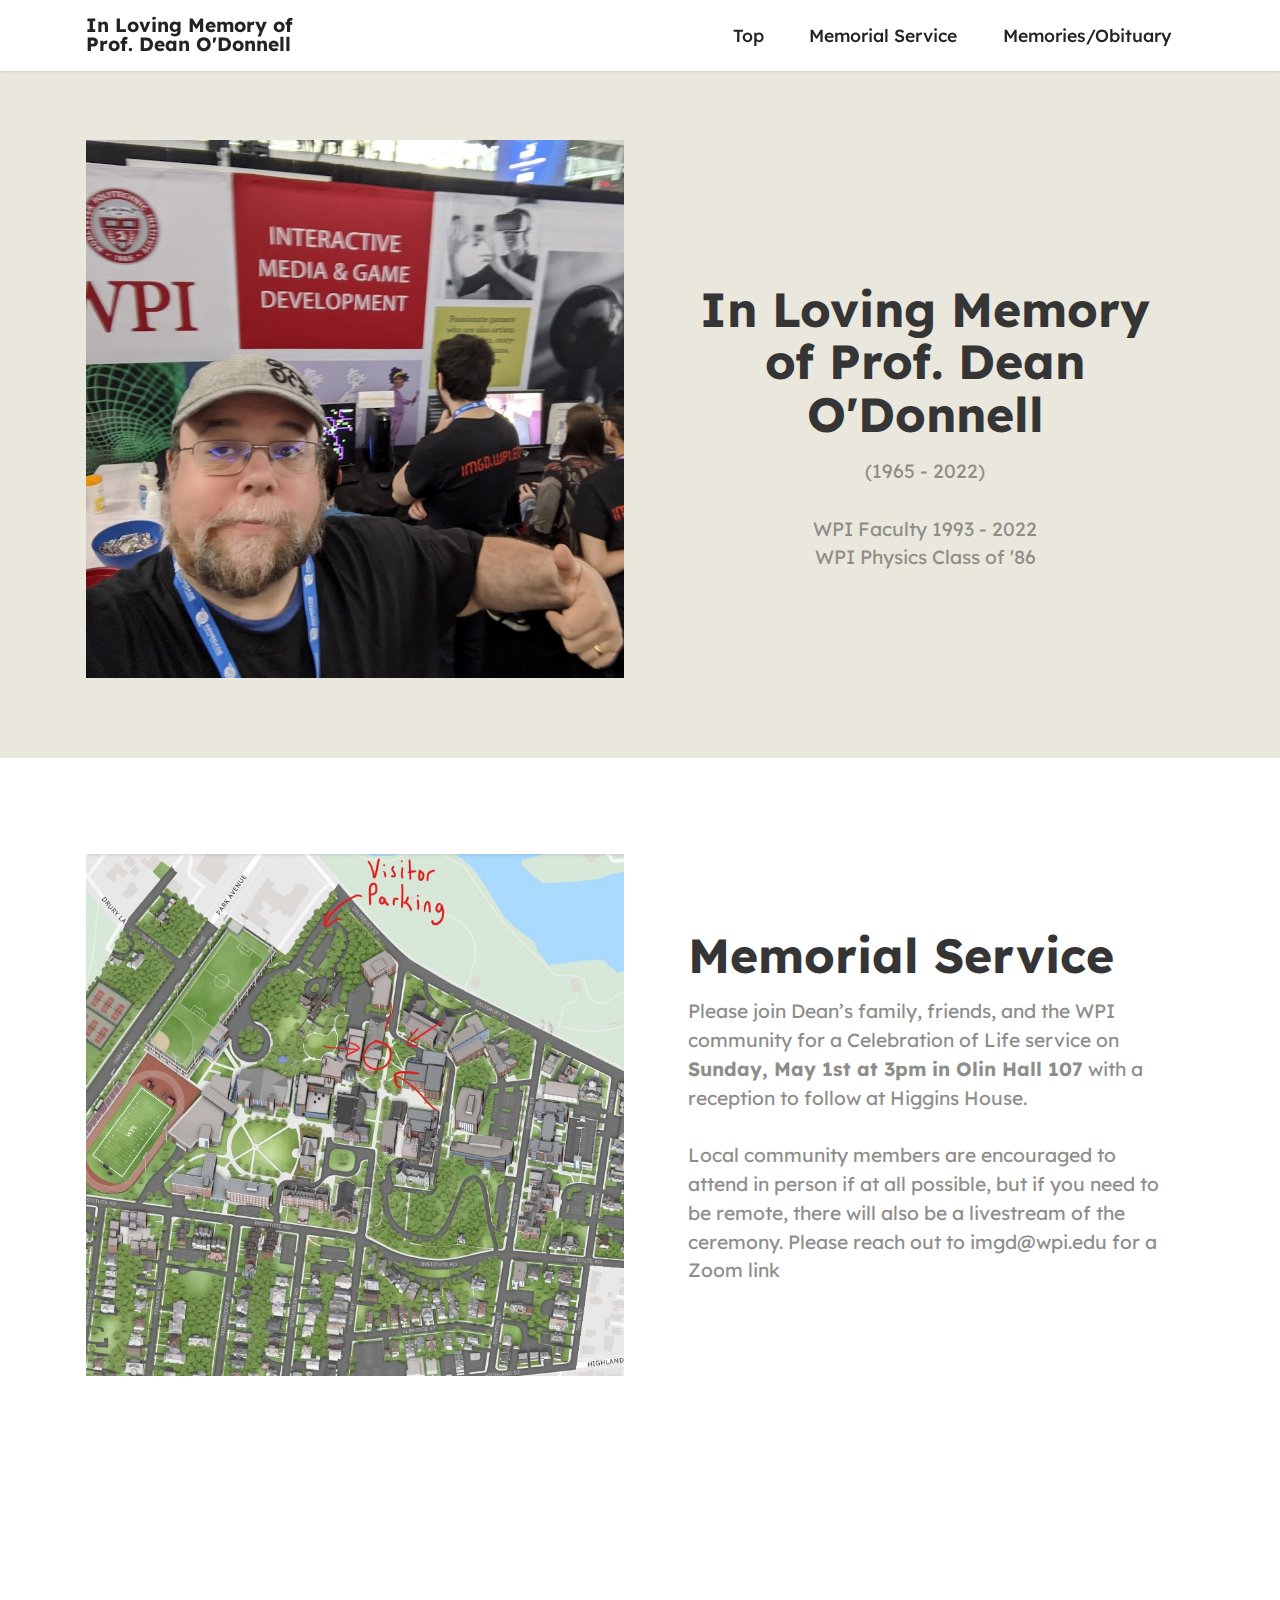
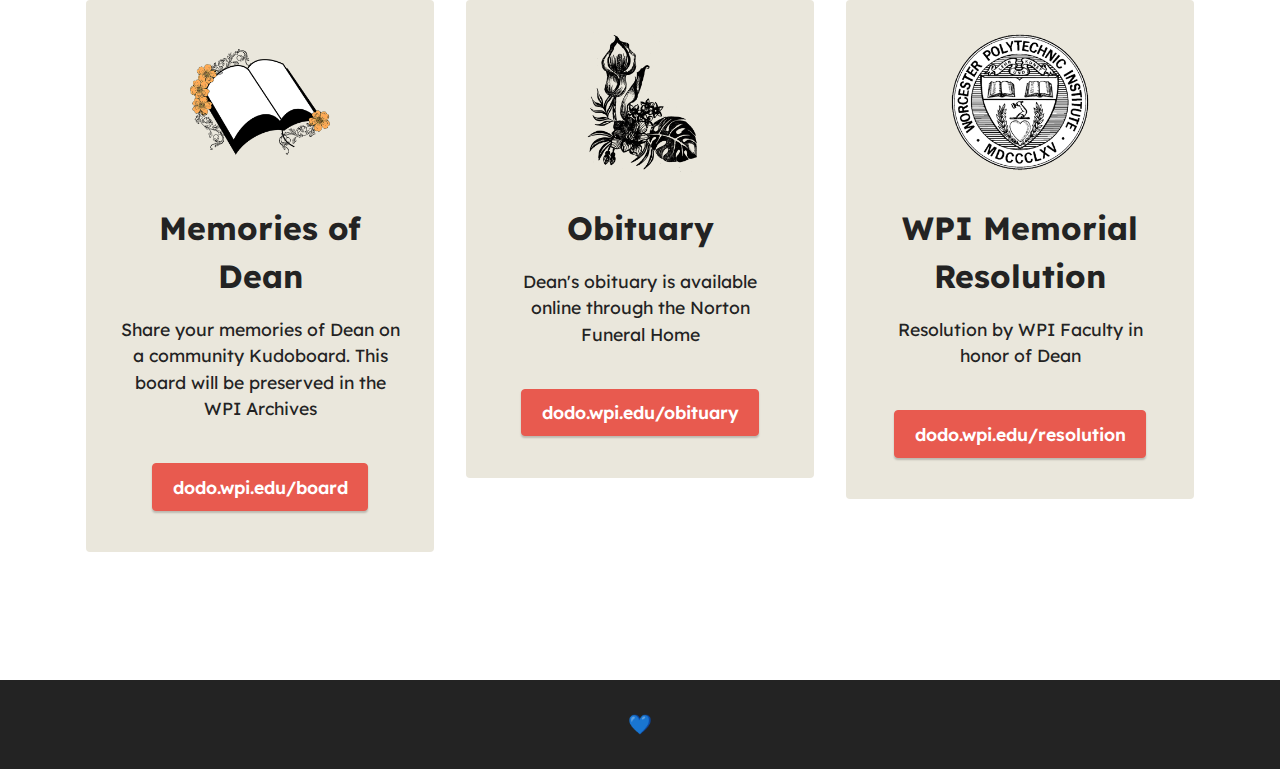
==== index.html @ bd04f884 "u" ====
<!DOCTYPE html>
<html  >
<head>
  <!-- Site made with Mobirise Website Builder v5.6.5, https://mobirise.com -->
  <meta charset="UTF-8">
  <meta http-equiv="X-UA-Compatible" content="IE=edge">
  <meta name="generator" content="Mobirise v5.6.5, mobirise.com">
  <meta name="twitter:card" content="summary_large_image"/>
  <meta name="twitter:image:src" content="">
  <meta property="og:image" content="">
  <meta name="twitter:title" content="In Loving Memory of Prof. Dean O'Donnell">
  <meta name="viewport" content="width=device-width, initial-scale=1, minimum-scale=1">
  <link rel="shortcut icon" href="assets/images/imgd.png" type="image/x-icon">
  <meta name="description" content="">
  
  
  <title>In Loving Memory of Prof. Dean O'Donnell</title>
  <link rel="stylesheet" href="assets/web/assets/mobirise-icons2/mobirise2.css">
  <link rel="stylesheet" href="assets/bootstrap/css/bootstrap.min.css">
  <link rel="stylesheet" href="assets/bootstrap/css/bootstrap-grid.min.css">
  <link rel="stylesheet" href="assets/bootstrap/css/bootstrap-reboot.min.css">
  <link rel="stylesheet" href="assets/dropdown/css/style.css">
  <link rel="stylesheet" href="assets/socicon/css/styles.css">
  <link rel="stylesheet" href="assets/theme/css/style.css">
  <link rel="preload" href="https://fonts.googleapis.com/css?family=Lexend:100,200,300,400,500,600,700,800,900&display=swap" as="style" onload="this.onload=null;this.rel='stylesheet'">
  <noscript><link rel="stylesheet" href="https://fonts.googleapis.com/css?family=Lexend:100,200,300,400,500,600,700,800,900&display=swap"></noscript>
  <link rel="preload" as="style" href="assets/mobirise/css/mbr-additional.css"><link rel="stylesheet" href="assets/mobirise/css/mbr-additional.css" type="text/css">
  
  
  
  
</head>
<body>
  
  <section data-bs-version="5.1" class="menu menu2 cid-sFF0ciwnEL" once="menu" id="menu2-0">
    
    <nav class="navbar navbar-dropdown navbar-fixed-top navbar-expand-lg">
        <div class="container">
            <div class="navbar-brand">
                
                <span class="navbar-caption-wrap"><a class="navbar-caption text-secondary display-7" href="https://mobiri.se">In Loving Memory of<br>Prof. Dean O'Donnell<br></a></span>
            </div>
            <button class="navbar-toggler" type="button" data-toggle="collapse" data-bs-toggle="collapse" data-target="#navbarSupportedContent" data-bs-target="#navbarSupportedContent" aria-controls="navbarNavAltMarkup" aria-expanded="false" aria-label="Toggle navigation">
                <div class="hamburger">
                    <span></span>
                    <span></span>
                    <span></span>
                    <span></span>
                </div>
            </button>
            <div class="collapse navbar-collapse" id="navbarSupportedContent">
                <ul class="navbar-nav nav-dropdown nav-right" data-app-modern-menu="true"><li class="nav-item"><a class="nav-link link text-black text-primary display-4" href="#top">Top</a></li>
                    <li class="nav-item"><a class="nav-link link text-black text-primary display-4" href="index.html#image1-b">Memorial Service</a></li><li class="nav-item"><a class="nav-link link text-black text-primary display-4" href="index.html#clients2-4">Memories/Obituary</a></li></ul>
                
                
            </div>
        </div>
    </nav>
</section>

<section data-bs-version="5.1" class="header11 cid-sFF0SGinka" id="header11-1">

    

    

    <div class="container">
        <div class="row justify-content-center">
            <div class="col-12 col-md-6 image-wrapper">
                <img class="w-100" src="assets/images/dodo-sq.jpg" alt="Dean O'Donnell posing in front of the WPI PAX East Booth, 2020">
            </div>
            <div class="col-12 col-md">
                <div class="text-wrapper text-center">
                    <h1 class="mbr-section-title mbr-fonts-style mb-3 display-2">
                        <strong>
</strong><div><strong><br></strong></div><div><strong>In Loving Memory of Prof. Dean O'Donnell</strong></div></h1>
                    <p class="mbr-text mbr-fonts-style display-7">(1965 - 2022)<br><br>WPI Faculty 1993 - 2022<br>WPI Physics Class of '86</p>
                    
                </div>
            </div>
        </div>
    </div>
</section>

<section data-bs-version="5.1" class="image1 cid-sFF75ZhH2d" id="image1-b">
    

    

    <div class="container">
        <div class="row align-items-center">
            <div class="col-12 col-lg-6">
                <div class="image-wrapper">
                    <img src="assets/images/dodo-map.jpg" alt="Olin Hall 107 Map">
                    
                </div>
            </div>
            <div class="col-12 col-lg">
                <div class="text-wrapper">
                    <h3 class="mbr-section-title mbr-fonts-style mb-3 display-2">
                        <strong>Memorial Service</strong></h3>
                    <p class="mbr-text mbr-fonts-style display-7">Please join Dean’s family, friends, and the WPI community for a Celebration of Life service on <strong>Sunday, May 1st at 3pm in Olin Hall 107</strong> with a reception to follow at Higgins House.<br><br>Local community members are encouraged to attend in person if at all possible, but if you need to be remote, there will also be a livestream of the ceremony. Please reach out to imgd@wpi.edu for a Zoom link<br></p>
                </div>
            </div>
        </div>
    </div>
</section>

<section data-bs-version="5.1" class="clients2 cid-sFF3mUy3tz" id="clients2-4">

    

    
    <div class="container">
        <div class="row justify-content-center">
            <div class="card col-12 col-md-6 col-lg-4">
                <div class="card-wrapper">
                    <div class="img-wrapper">
                        <img src="assets/images/mbr-6.png" alt="Kudoboard">
                    </div>
                    <div class="card-box align-center">
                        
                        <h5 class="card-title mbr-fonts-style mb-3 display-5">
                            <strong>Memories of Dean</strong></h5>
                        <p class="mbr-text mbr-fonts-style mb-4 display-4">Share your memories of Dean on a community Kudoboard. This board will be preserved in the WPI Archives</p>
                        <div class="mbr-section-btn mt-3"><a class="btn btn-primary display-4" href="https://dodo.wpi.edu/board">dodo.wpi.edu/board</a></div>
                    </div>
                </div>
            </div>
            <div class="card col-12 col-md-6 col-lg-4">
                <div class="card-wrapper">
                    <div class="img-wrapper">
                        <img src="assets/images/mbr-7.png" alt="Obituary">
                    </div>
                    <div class="card-box align-center">
                        
                        <h5 class="card-title mbr-fonts-style mb-3 display-5"><strong>Obituary</strong></h5>
                        <p class="mbr-text mbr-fonts-style mb-4 display-4">
                            Dean's obituary is available online through the Norton Funeral Home</p>
                        <div class="mbr-section-btn mt-3"><a class="btn btn-primary display-4" href="https://dodo.wpi.edu/obituary">dodo.wpi.edu/obituary</a></div>
                    </div>
                </div>
            </div>
            <div class="card col-12 col-md-6 col-lg-4">
                <div class="card-wrapper">
                    <div class="img-wrapper">
                        <img src="assets/images/seal-1.png" alt="Resolution">
                    </div>
                    <div class="card-box align-center">
                        
                        <h5 class="card-title mbr-fonts-style mb-3 display-5"><strong>WPI Memorial Resolution</strong></h5>
                        <p class="mbr-text mbr-fonts-style mb-4 display-4">
                            Resolution by WPI Faculty in honor of Dean</p>
                        <div class="mbr-section-btn mt-3"><a class="btn btn-primary display-4" href="https://dodo.wpi.edu/resolution">dodo.wpi.edu/resolution</a></div>
                    </div>
                </div>
            </div>
            
        </div>
    </div>
</section>

<section data-bs-version="5.1" class="footer7 cid-sFF3CYc3p7" once="footers" id="footer7-9">

    

    

    <div class="container">
        <div class="media-container-row align-center mbr-white">
            <div class="col-12">
                <p class="mbr-text mb-0 mbr-fonts-style display-7">💙</p>
            </div>
        </div>
    </div>
</section>
  
  
</body>
</html>
---- assets/web/assets/mobirise-icons2/mobirise2.css ----
@font-face {
  font-family: 'Moririse2';
  font-display: swap;
  src:  url('mobirise2.eot?f2bix4');
  src:  url('mobirise2.eot?f2bix4#iefix') format('embedded-opentype'),
    url('mobirise2.ttf?f2bix4') format('truetype'),
    url('mobirise2.woff?f2bix4') format('woff'),
    url('mobirise2.svg?f2bix4#mobirise2') format('svg');
  font-weight: normal;
  font-style: normal;
}

[class^="mobi-"], [class*=" mobi-"] {
  /* use !important to prevent issues with browser extensions that change fonts */
  font-family: 'Moririse2' !important;
  speak: none;
  font-style: normal;
  font-weight: normal;
  font-variant: normal;
  text-transform: none;
  line-height: 1;

  /* Better Font Rendering =========== */
  -webkit-font-smoothing: antialiased;
  -moz-osx-font-smoothing: grayscale;
}

.mobi-mbri-add-submenu:before {
  content: "\e900";
}
.mobi-mbri-alert:before {
  content: "\e901";
}
.mobi-mbri-align-center:before {
  content: "\e902";
}
.mobi-mbri-align-justify:before {
  content: "\e903";
}
.mobi-mbri-align-left:before {
  content: "\e904";
}
.mobi-mbri-align-right:before {
  content: "\e905";
}
.mobi-mbri-android:before {
  content: "\e906";
}
.mobi-mbri-apple:before {
  content: "\e907";
}
.mobi-mbri-arrow-down:before {
  content: "\e908";
}
.mobi-mbri-arrow-next:before {
  content: "\e909";
}
.mobi-mbri-arrow-prev:before {
  content: "\e90a";
}
.mobi-mbri-arrow-up:before {
  content: "\e90b";
}
.mobi-mbri-bold:before {
  content: "\e90c";
}
.mobi-mbri-bookmark:before {
  content: "\e90d";
}
.mobi-mbri-bootstrap:before {
  content: "\e90e";
}
.mobi-mbri-briefcase:before {
  content: "\e90f";
}
.mobi-mbri-browse:before {
  content: "\e910";
}
.mobi-mbri-bulleted-list:before {
  content: "\e911";
}
.mobi-mbri-calendar:before {
  content: "\e912";
}
.mobi-mbri-camera:before {
  content: "\e913";
}
.mobi-mbri-cart-add:before {
  content: "\e914";
}
.mobi-mbri-cart-full:before {
  content: "\e915";
}
.mobi-mbri-cash:before {
  content: "\e916";
}
.mobi-mbri-change-style:before {
  content: "\e917";
}
.mobi-mbri-chat:before {
  content: "\e918";
}
.mobi-mbri-clock:before {
  content: "\e919";
}
.mobi-mbri-close:before {
  content: "\e91a";
}
.mobi-mbri-cloud:before {
  content: "\e91b";
}
.mobi-mbri-code:before {
  content: "\e91c";
}
.mobi-mbri-contact-form:before {
  content: "\e91d";
}
.mobi-mbri-credit-card:before {
  content: "\e91e";
}
.mobi-mbri-cursor-click:before {
  content: "\e91f";
}
.mobi-mbri-cust-feedback:before {
  content: "\e920";
}
.mobi-mbri-database:before {
  content: "\e921";
}
.mobi-mbri-delivery:before {
  content: "\e922";
}
.mobi-mbri-desktop:before {
  content: "\e923";
}
.mobi-mbri-devices:before {
  content: "\e924";
}
.mobi-mbri-down:before {
  content: "\e925";
}
.mobi-mbri-download-2:before {
  content: "\e926";
}
.mobi-mbri-download:before {
  content: "\e927";
}
.mobi-mbri-drag-n-drop-2:before {
  content: "\e928";
}
.mobi-mbri-drag-n-drop:before {
  content: "\e929";
}
.mobi-mbri-edit-2:before {
  content: "\e92a";
}
.mobi-mbri-edit:before {
  content: "\e92b";
}
.mobi-mbri-error:before {
  content: "\e92c";
}
.mobi-mbri-extension:before {
  content: "\e92d";
}
.mobi-mbri-features:before {
  content: "\e92e";
}
.mobi-mbri-file:before {
  content: "\e92f";
}
.mobi-mbri-flag:before {
  content: "\e930";
}
.mobi-mbri-folder:before {
  content: "\e931";
}
.mobi-mbri-gift:before {
  content: "\e932";
}
.mobi-mbri-github:before {
  content: "\e933";
}
.mobi-mbri-globe-2:before {
  content: "\e934";
}
.mobi-mbri-globe:before {
  content: "\e935";
}
.mobi-mbri-growing-chart:before {
  content: "\e936";
}
.mobi-mbri-hearth:before {
  content: "\e937";
}
.mobi-mbri-help:before {
  content: "\e938";
}
.mobi-mbri-home:before {
  content: "\e939";
}
.mobi-mbri-hot-cup:before {
  content: "\e93a";
}
.mobi-mbri-idea:before {
  content: "\e93b";
}
.mobi-mbri-image-gallery:before {
  content: "\e93c";
}
.mobi-mbri-image-slider:before {
  content: "\e93d";
}
.mobi-mbri-info:before {
  content: "\e93e";
}
.mobi-mbri-italic:before {
  content: "\e93f";
}
.mobi-mbri-key:before {
  content: "\e940";
}
.mobi-mbri-laptop:before {
  content: "\e941";
}
.mobi-mbri-layers:before {
  content: "\e942";
}
.mobi-mbri-left-right:before {
  content: "\e943";
}
.mobi-mbri-left:before {
  content: "\e944";
}
.mobi-mbri-letter:before {
  content: "\e945";
}
.mobi-mbri-like:before {
  content: "\e946";
}
.mobi-mbri-link:before {
  content: "\e947";
}
.mobi-mbri-lock:before {
  content: "\e948";
}
.mobi-mbri-login:before {
  content: "\e949";
}
.mobi-mbri-logout:before {
  content: "\e94a";
}
.mobi-mbri-magic-stick:before {
  content: "\e94b";
}
.mobi-mbri-map-pin:before {
  content: "\e94c";
}
.mobi-mbri-menu:before {
  content: "\e94d";
}
.mobi-mbri-mobile-2:before {
  content: "\e94e";
}
.mobi-mbri-mobile-horizontal:before {
  content: "\e94f";
}
.mobi-mbri-mobile:before {
  content: "\e950";
}
.mobi-mbri-mobirise:before {
  content: "\e951";
}
.mobi-mbri-more-horizontal:before {
  content: "\e952";
}
.mobi-mbri-more-vertical:before {
  content: "\e953";
}
.mobi-mbri-music:before {
  content: "\e954";
}
.mobi-mbri-new-file:before {
  content: "\e955";
}
.mobi-mbri-numbered-list:before {
  content: "\e956";
}
.mobi-mbri-opened-folder:before {
  content: "\e957";
}
.mobi-mbri-pages:before {
  content: "\e958";
}
.mobi-mbri-paper-plane:before {
  content: "\e959";
}
.mobi-mbri-paperclip:before {
  content: "\e95a";
}
.mobi-mbri-phone:before {
  content: "\e95b";
}
.mobi-mbri-photo:before {
  content: "\e95c";
}
.mobi-mbri-photos:before {
  content: "\e95d";
}
.mobi-mbri-pin:before {
  content: "\e95e";
}
.mobi-mbri-play:before {
  content: "\e95f";
}
.mobi-mbri-plus:before {
  content: "\e960";
}
.mobi-mbri-preview:before {
  content: "\e961";
}
.mobi-mbri-print:before {
  content: "\e962";
}
.mobi-mbri-protect:before {
  content: "\e963";
}
.mobi-mbri-question:before {
  content: "\e964";
}
.mobi-mbri-quote-left:before {
  content: "\e965";
}
.mobi-mbri-quote-right:before {
  content: "\e966";
}
.mobi-mbri-redo:before {
  content: "\e967";
}
.mobi-mbri-refresh:before {
  content: "\e968";
}
.mobi-mbri-responsive-2:before {
  content: "\e969";
}
.mobi-mbri-responsive:before {
  content: "\e96a";
}
.mobi-mbri-right:before {
  content: "\e96b";
}
.mobi-mbri-rocket:before {
  content: "\e96c";
}
.mobi-mbri-sad-face:before {
  content: "\e96d";
}
.mobi-mbri-sale:before {
  content: "\e96e";
}
.mobi-mbri-save:before {
  content: "\e96f";
}
.mobi-mbri-search:before {
  content: "\e970";
}
.mobi-mbri-setting-2:before {
  content: "\e971";
}
.mobi-mbri-setting-3:before {
  content: "\e972";
}
.mobi-mbri-setting:before {
  content: "\e973";
}
.mobi-mbri-share:before {
  content: "\e974";
}
.mobi-mbri-shopping-bag:before {
  content: "\e975";
}
.mobi-mbri-shopping-basket:before {
  content: "\e976";
}
.mobi-mbri-shopping-cart:before {
  content: "\e977";
}
.mobi-mbri-sites:before {
  content: "\e978";
}
.mobi-mbri-smile-face:before {
  content: "\e979";
}
.mobi-mbri-speed:before {
  content: "\e97a";
}
.mobi-mbri-star:before {
  content: "\e97b";
}
.mobi-mbri-success:before {
  content: "\e97c";
}
.mobi-mbri-sun:before {
  content: "\e97d";
}
.mobi-mbri-sun2:before {
  content: "\e97e";
}
.mobi-mbri-tablet-vertical:before {
  content: "\e97f";
}
.mobi-mbri-tablet:before {
  content: "\e980";
}
.mobi-mbri-target:before {
  content: "\e981";
}
.mobi-mbri-timer:before {
  content: "\e982";
}
.mobi-mbri-to-ftp:before {
  content: "\e983";
}
.mobi-mbri-to-local-drive:before {
  content: "\e984";
}
.mobi-mbri-touch-swipe:before {
  content: "\e985";
}
.mobi-mbri-touch:before {
  content: "\e986";
}
.mobi-mbri-trash:before {
  content: "\e987";
}
.mobi-mbri-underline:before {
  content: "\e988";
}
.mobi-mbri-undo:before {
  content: "\e989";
}
.mobi-mbri-unlink:before {
  content: "\e98a";
}
.mobi-mbri-unlock:before {
  content: "\e98b";
}
.mobi-mbri-up-down:before {
  content: "\e98c";
}
.mobi-mbri-up:before {
  content: "\e98d";
}
.mobi-mbri-update:before {
  content: "\e98e";
}
.mobi-mbri-upload-2:before {
  content: "\e98f";
}
.mobi-mbri-upload:before {
  content: "\e990";
}
.mobi-mbri-user-2:before {
  content: "\e991";
}
.mobi-mbri-user:before {
  content: "\e992";
}
.mobi-mbri-users:before {
  content: "\e993";
}
.mobi-mbri-video-play:before {
  content: "\e994";
}
.mobi-mbri-video:before {
  content: "\e995";
}
.mobi-mbri-watch:before {
  content: "\e996";
}
.mobi-mbri-website-theme-2:before {
  content: "\e997";
}
.mobi-mbri-website-theme:before {
  content: "\e998";
}
.mobi-mbri-wifi:before {
  content: "\e999";
}
.mobi-mbri-windows:before {
  content: "\e99a";
}
.mobi-mbri-zoom-in:before {
  content: "\e99b";
}
.mobi-mbri-zoom-out:before {
  content: "\e99c";
}
---- assets/dropdown/css/style.css ----
.navbar-dropdown {
  left: 0;
  padding: 0;
  position: absolute;
  right: 0;
  top: 0;
  transition: all 0.45s ease;
  z-index: 1030;
  background: #282828; }
  .navbar-dropdown .navbar-logo {
    margin-right: 0.8rem;
    transition: margin 0.3s ease-in-out;
    vertical-align: middle; }
    .navbar-dropdown .navbar-logo img {
      height: 3.125rem;
      transition: all 0.3s ease-in-out; }
    .navbar-dropdown .navbar-logo.mbr-iconfont {
      font-size: 3.125rem;
      line-height: 3.125rem; }
  .navbar-dropdown .navbar-caption {
    font-weight: 700;
    white-space: normal;
    vertical-align: -4px;
    line-height: 3.125rem !important; }
    .navbar-dropdown .navbar-caption, .navbar-dropdown .navbar-caption:hover {
      color: inherit;
      text-decoration: none; }
  .navbar-dropdown .mbr-iconfont + .navbar-caption {
    vertical-align: -1px; }
  .navbar-dropdown.navbar-fixed-top {
    position: fixed; }
  .navbar-dropdown .navbar-brand span {
    vertical-align: -4px; }
  .navbar-dropdown.bg-color.transparent {
    background: none; }
  .navbar-dropdown.navbar-short .navbar-brand {
    padding: 0.625rem 0; }
    .navbar-dropdown.navbar-short .navbar-brand span {
      vertical-align: -1px; }
  .navbar-dropdown.navbar-short .navbar-caption {
    line-height: 2.375rem !important;
    vertical-align: -2px; }
  .navbar-dropdown.navbar-short .navbar-logo {
    margin-right: 0.5rem; }
    .navbar-dropdown.navbar-short .navbar-logo img {
      height: 2.375rem; }
    .navbar-dropdown.navbar-short .navbar-logo.mbr-iconfont {
      font-size: 2.375rem;
      line-height: 2.375rem; }
  .navbar-dropdown.navbar-short .mbr-table-cell {
    height: 3.625rem; }
  .navbar-dropdown .navbar-close {
    left: 0.6875rem;
    position: fixed;
    top: 0.75rem;
    z-index: 1000; }
  .navbar-dropdown .hamburger-icon {
    content: "";
    display: inline-block;
    vertical-align: middle;
    width: 16px;
    -webkit-box-shadow: 0 -6px 0 1px #282828,0 0 0 1px #282828,0 6px 0 1px #282828;
    -moz-box-shadow: 0 -6px 0 1px #282828,0 0 0 1px #282828,0 6px 0 1px #282828;
    box-shadow: 0 -6px 0 1px #282828,0 0 0 1px #282828,0 6px 0 1px #282828; }

.dropdown-menu .dropdown-toggle[data-toggle="dropdown-submenu"]::after {
  border-bottom: 0.35em solid transparent;
  border-left: 0.35em solid;
  border-right: 0;
  border-top: 0.35em solid transparent;
  margin-left: 0.3rem; }

.dropdown-menu .dropdown-item:focus {
  outline: 0; }

.nav-dropdown {
  font-size: 0.75rem;
  font-weight: 500;
  height: auto !important; }
  .nav-dropdown .nav-btn {
    padding-left: 1rem; }
  .nav-dropdown .link {
    margin: .667em 1.667em;
    font-weight: 500;
    padding: 0;
    transition: color .2s ease-in-out; }
    .nav-dropdown .link.dropdown-toggle {
      margin-right: 2.583em; }
      .nav-dropdown .link.dropdown-toggle::after {
        margin-left: .25rem;
        border-top: 0.35em solid;
        border-right: 0.35em solid transparent;
        border-left: 0.35em solid transparent;
        border-bottom: 0; }
      .nav-dropdown .link.dropdown-toggle[aria-expanded="true"] {
        margin: 0;
        padding: 0.667em 3.263em  0.667em 1.667em; }
  .nav-dropdown .link::after,
  .nav-dropdown .dropdown-item::after {
    color: inherit; }
  .nav-dropdown .btn {
    font-size: 0.75rem;
    font-weight: 700;
    letter-spacing: 0;
    margin-bottom: 0;
    padding-left: 1.25rem;
    padding-right: 1.25rem; }
  .nav-dropdown .dropdown-menu {
    border-radius: 0;
    border: 0;
    left: 0;
    margin: 0;
    padding-bottom: 1.25rem;
    padding-top: 1.25rem;
    position: relative; }
  .nav-dropdown .dropdown-submenu {
    margin-left: 0.125rem;
    top: 0; }
  .nav-dropdown .dropdown-item {
    font-weight: 500;
    line-height: 2;
    padding: 0.3846em 4.615em 0.3846em 1.5385em;
    position: relative;
    transition: color .2s ease-in-out, background-color .2s ease-in-out; }
    .nav-dropdown .dropdown-item::after {
      margin-top: -0.3077em;
      position: absolute;
      right: 1.1538em;
      top: 50%; }
    .nav-dropdown .dropdown-item:focus, .nav-dropdown .dropdown-item:hover {
      background: none; }

@media (max-width: 767px) {
  .nav-dropdown.navbar-toggleable-sm {
    bottom: 0;
    display: none;
    left: 0;
    overflow-x: hidden;
    position: fixed;
    top: 0;
    transform: translateX(-100%);
    -ms-transform: translateX(-100%);
    -webkit-transform: translateX(-100%);
    width: 18.75rem;
    z-index: 999; } }
.nav-dropdown.navbar-toggleable-xl {
  bottom: 0;
  display: none;
  left: 0;
  overflow-x: hidden;
  position: fixed;
  top: 0;
  transform: translateX(-100%);
  -ms-transform: translateX(-100%);
  -webkit-transform: translateX(-100%);
  width: 18.75rem;
  z-index: 999; }

.nav-dropdown-sm {
  display: block !important;
  overflow-x: hidden;
  overflow: auto;
  padding-top: 3.875rem; }
  .nav-dropdown-sm::after {
    content: "";
    display: block;
    height: 3rem;
    width: 100%; }
  .nav-dropdown-sm.collapse.in ~ .navbar-close {
    display: block !important; }
  .nav-dropdown-sm.collapsing, .nav-dropdown-sm.collapse.in {
    transform: translateX(0);
    -ms-transform: translateX(0);
    -webkit-transform: translateX(0);
    transition: all 0.25s ease-out;
    -webkit-transition: all 0.25s ease-out;
    background: #282828; }
  .nav-dropdown-sm.collapsing[aria-expanded="false"] {
    transform: translateX(-100%);
    -ms-transform: translateX(-100%);
    -webkit-transform: translateX(-100%); }
  .nav-dropdown-sm .nav-item {
    display: block;
    margin-left: 0 !important;
    padding-left: 0; }
  .nav-dropdown-sm .link,
  .nav-dropdown-sm .dropdown-item {
    border-top: 1px dotted rgba(255, 255, 255, 0.1);
    font-size: 0.8125rem;
    line-height: 1.6;
    margin: 0 !important;
    padding: 0.875rem 2.4rem 0.875rem 1.5625rem !important;
    position: relative;
    white-space: normal; }
    .nav-dropdown-sm .link:focus, .nav-dropdown-sm .link:hover,
    .nav-dropdown-sm .dropdown-item:focus,
    .nav-dropdown-sm .dropdown-item:hover {
      background: rgba(0, 0, 0, 0.2) !important;
      color: #c0a375; }
  .nav-dropdown-sm .nav-btn {
    position: relative;
    padding: 1.5625rem 1.5625rem 0 1.5625rem; }
    .nav-dropdown-sm .nav-btn::before {
      border-top: 1px dotted rgba(255, 255, 255, 0.1);
      content: "";
      left: 0;
      position: absolute;
      top: 0;
      width: 100%; }
    .nav-dropdown-sm .nav-btn + .nav-btn {
      padding-top: 0.625rem; }
      .nav-dropdown-sm .nav-btn + .nav-btn::before {
        display: none; }
  .nav-dropdown-sm .btn {
    padding: 0.625rem 0; }
  .nav-dropdown-sm .dropdown-toggle[data-toggle="dropdown-submenu"]::after {
    margin-left: .25rem;
    border-top: 0.35em solid;
    border-right: 0.35em solid transparent;
    border-left: 0.35em solid transparent;
    border-bottom: 0; }
  .nav-dropdown-sm .dropdown-toggle[data-toggle="dropdown-submenu"][aria-expanded="true"]::after {
    border-top: 0;
    border-right: 0.35em solid transparent;
    border-left: 0.35em solid transparent;
    border-bottom: 0.35em solid; }
  .nav-dropdown-sm .dropdown-menu {
    margin: 0;
    padding: 0;
    position: relative;
    top: 0;
    left: 0;
    width: 100%;
    border: 0;
    float: none;
    border-radius: 0;
    background: none; }
  .nav-dropdown-sm .dropdown-submenu {
    left: 100%;
    margin-left: 0.125rem;
    margin-top: -1.25rem;
    top: 0; }

.navbar-toggleable-sm .nav-dropdown .dropdown-menu {
  position: absolute; }

.navbar-toggleable-sm .nav-dropdown .dropdown-submenu {
  left: 100%;
  margin-left: 0.125rem;
  margin-top: -1.25rem;
  top: 0; }

.navbar-toggleable-sm.opened .nav-dropdown .dropdown-menu {
  position: relative; }

.navbar-toggleable-sm.opened .nav-dropdown .dropdown-submenu {
  left: 0;
  margin-left: 00rem;
  margin-top: 0rem;
  top: 0; }

.is-builder .nav-dropdown.collapsing {
  transition: none !important; }
---- assets/socicon/css/styles.css ----
@charset "UTF-8";

@font-face {
  font-family: 'Socicon';
  src:  url('../fonts/socicon.eot');
  src:  url('../fonts/socicon.eot?#iefix') format('embedded-opentype'),
    url('../fonts/socicon.woff2') format('woff2'),
    url('../fonts/socicon.ttf') format('truetype'),
    url('../fonts/socicon.woff') format('woff'),
    url('../fonts/socicon.svg#socicon') format('svg');
  font-weight: normal;
  font-style: normal;
  font-display: swap;
}

[data-icon]:before {
  font-family: "socicon" !important;
  content: attr(data-icon);
  font-style: normal !important;
  font-weight: normal !important;
  font-variant: normal !important;
  text-transform: none !important;
  speak: none;
  line-height: 1;
  -webkit-font-smoothing: antialiased;
  -moz-osx-font-smoothing: grayscale;
}

[class^="socicon-"], [class*=" socicon-"] {
  /* use !important to prevent issues with browser extensions that change fonts */
  font-family: 'Socicon' !important;
  speak: none;
  font-style: normal;
  font-weight: normal;
  font-variant: normal;
  text-transform: none;
  line-height: 1;

  /* Better Font Rendering =========== */
  -webkit-font-smoothing: antialiased;
  -moz-osx-font-smoothing: grayscale;
}

.socicon-eitaa:before {
  content: "\e97c";
}
.socicon-soroush:before {
  content: "\e97d";
}
.socicon-bale:before {
  content: "\e97e";
}
.socicon-zazzle:before {
  content: "\e97b";
}
.socicon-society6:before {
  content: "\e97a";
}
.socicon-redbubble:before {
  content: "\e979";
}
.socicon-avvo:before {
  content: "\e978";
}
.socicon-stitcher:before {
  content: "\e977";
}
.socicon-googlehangouts:before {
  content: "\e974";
}
.socicon-dlive:before {
  content: "\e975";
}
.socicon-vsco:before {
  content: "\e976";
}
.socicon-flipboard:before {
  content: "\e973";
}
.socicon-ubuntu:before {
  content: "\e958";
}
.socicon-artstation:before {
  content: "\e959";
}
.socicon-invision:before {
  content: "\e95a";
}
.socicon-torial:before {
  content: "\e95b";
}
.socicon-collectorz:before {
  content: "\e95c";
}
.socicon-seenthis:before {
  content: "\e95d";
}
.socicon-googleplaymusic:before {
  content: "\e95e";
}
.socicon-debian:before {
  content: "\e95f";
}
.socicon-filmfreeway:before {
  content: "\e960";
}
.socicon-gnome:before {
  content: "\e961";
}
.socicon-itchio:before {
  content: "\e962";
}
.socicon-jamendo:before {
  content: "\e963";
}
.socicon-mix:before {
  content: "\e964";
}
.socicon-sharepoint:before {
  content: "\e965";
}
.socicon-tinder:before {
  content: "\e966";
}
.socicon-windguru:before {
  content: "\e967";
}
.socicon-cdbaby:before {
  content: "\e968";
}
.socicon-elementaryos:before {
  content: "\e969";
}
.socicon-stage32:before {
  content: "\e96a";
}
.socicon-tiktok:before {
  content: "\e96b";
}
.socicon-gitter:before {
  content: "\e96c";
}
.socicon-letterboxd:before {
  content: "\e96d";
}
.socicon-threema:before {
  content: "\e96e";
}
.socicon-splice:before {
  content: "\e96f";
}
.socicon-metapop:before {
  content: "\e970";
}
.socicon-naver:before {
  content: "\e971";
}
.socicon-remote:before {
  content: "\e972";
}
.socicon-internet:before {
  content: "\e957";
}
.socicon-moddb:before {
  content: "\e94b";
}
.socicon-indiedb:before {
  content: "\e94c";
}
.socicon-traxsource:before {
  content: "\e94d";
}
.socicon-gamefor:before {
  content: "\e94e";
}
.socicon-pixiv:before {
  content: "\e94f";
}
.socicon-myanimelist:before {
  content: "\e950";
}
.socicon-blackberry:before {
  content: "\e951";
}
.socicon-wickr:before {
  content: "\e952";
}
.socicon-spip:before {
  content: "\e953";
}
.socicon-napster:before {
  content: "\e954";
}
.socicon-beatport:before {
  content: "\e955";
}
.socicon-hackerone:before {
  content: "\e956";
}
.socicon-hackernews:before {
  content: "\e946";
}
.socicon-smashwords:before {
  content: "\e947";
}
.socicon-kobo:before {
  content: "\e948";
}
.socicon-bookbub:before {
  content: "\e949";
}
.socicon-mailru:before {
  content: "\e94a";
}
.socicon-gitlab:before {
  content: "\e945";
}
.socicon-instructables:before {
  content: "\e944";
}
.socicon-portfolio:before {
  content: "\e943";
}
.socicon-codered:before {
  content: "\e940";
}
.socicon-origin:before {
  content: "\e941";
}
.socicon-nextdoor:before {
  content: "\e942";
}
.socicon-udemy:before {
  content: "\e93f";
}
.socicon-livemaster:before {
  content: "\e93e";
}
.socicon-crunchbase:before {
  content: "\e93b";
}
.socicon-homefy:before {
  content: "\e93c";
}
.socicon-calendly:before {
  content: "\e93d";
}
.socicon-realtor:before {
  content: "\e90f";
}
.socicon-tidal:before {
  content: "\e910";
}
.socicon-qobuz:before {
  content: "\e911";
}
.socicon-natgeo:before {
  content: "\e912";
}
.socicon-mastodon:before {
  content: "\e913";
}
.socicon-unsplash:before {
  content: "\e914";
}
.socicon-homeadvisor:before {
  content: "\e915";
}
.socicon-angieslist:before {
  content: "\e916";
}
.socicon-codepen:before {
  content: "\e917";
}
.socicon-slack:before {
  content: "\e918";
}
.socicon-openaigym:before {
  content: "\e919";
}
.socicon-logmein:before {
  content: "\e91a";
}
.socicon-fiverr:before {
  content: "\e91b";
}
.socicon-gotomeeting:before {
  content: "\e91c";
}
.socicon-aliexpress:before {
  content: "\e91d";
}
.socicon-guru:before {
  content: "\e91e";
}
.socicon-appstore:before {
  content: "\e91f";
}
.socicon-homes:before {
  content: "\e920";
}
.socicon-zoom:before {
  content: "\e921";
}
.socicon-alibaba:before {
  content: "\e922";
}
.socicon-craigslist:before {
  content: "\e923";
}
.socicon-wix:before {
  content: "\e924";
}
.socicon-redfin:before {
  content: "\e925";
}
.socicon-googlecalendar:before {
  content: "\e926";
}
.socicon-shopify:before {
  content: "\e927";
}
.socicon-freelancer:before {
  content: "\e928";
}
.socicon-seedrs:before {
  content: "\e929";
}
.socicon-bing:before {
  content: "\e92a";
}
.socicon-doodle:before {
  content: "\e92b";
}
.socicon-bonanza:before {
  content: "\e92c";
}
.socicon-squarespace:before {
  content: "\e92d";
}
.socicon-toptal:before {
  content: "\e92e";
}
.socicon-gust:before {
  content: "\e92f";
}
.socicon-ask:before {
  content: "\e930";
}
.socicon-trulia:before {
  content: "\e931";
}
.socicon-loomly:before {
  content: "\e932";
}
.socicon-ghost:before {
  content: "\e933";
}
.socicon-upwork:before {
  content: "\e934";
}
.socicon-fundable:before {
  content: "\e935";
}
.socicon-booking:before {
  content: "\e936";
}
.socicon-googlemaps:before {
  content: "\e937";
}
.socicon-zillow:before {
  content: "\e938";
}
.socicon-niconico:before {
  content: "\e939";
}
.socicon-toneden:before {
  content: "\e93a";
}
.socicon-augment:before {
  content: "\e908";
}
.socicon-bitbucket:before {
  content: "\e909";
}
.socicon-fyuse:before {
  content: "\e90a";
}
.socicon-yt-gaming:before {
  content: "\e90b";
}
.socicon-sketchfab:before {
  content: "\e90c";
}
.socicon-mobcrush:before {
  content: "\e90d";
}
.socicon-microsoft:before {
  content: "\e90e";
}
.socicon-pandora:before {
  content: "\e907";
}
.socicon-messenger:before {
  content: "\e906";
}
.socicon-gamewisp:before {
  content: "\e905";
}
.socicon-bloglovin:before {
  content: "\e904";
}
.socicon-tunein:before {
  content: "\e903";
}
.socicon-gamejolt:before {
  content: "\e901";
}
.socicon-trello:before {
  content: "\e902";
}
.socicon-spreadshirt:before {
  content: "\e900";
}
.socicon-500px:before {
  content: "\e000";
}
.socicon-8tracks:before {
  content: "\e001";
}
.socicon-airbnb:before {
  content: "\e002";
}
.socicon-alliance:before {
  content: "\e003";
}
.socicon-amazon:before {
  content: "\e004";
}
.socicon-amplement:before {
  content: "\e005";
}
.socicon-android:before {
  content: "\e006";
}
.socicon-angellist:before {
  content: "\e007";
}
.socicon-apple:before {
  content: "\e008";
}
.socicon-appnet:before {
  content: "\e009";
}
.socicon-baidu:before {
  content: "\e00a";
}
.socicon-bandcamp:before {
  content: "\e00b";
}
.socicon-battlenet:before {
  content: "\e00c";
}
.socicon-mixer:before {
  content: "\e00d";
}
.socicon-bebee:before {
  content: "\e00e";
}
.socicon-bebo:before {
  content: "\e00f";
}
.socicon-behance:before {
  content: "\e010";
}
.socicon-blizzard:before {
  content: "\e011";
}
.socicon-blogger:before {
  content: "\e012";
}
.socicon-buffer:before {
  content: "\e013";
}
.socicon-chrome:before {
  content: "\e014";
}
.socicon-coderwall:before {
  content: "\e015";
}
.socicon-curse:before {
  content: "\e016";
}
.socicon-dailymotion:before {
  content: "\e017";
}
.socicon-deezer:before {
  content: "\e018";
}
.socicon-delicious:before {
  content: "\e019";
}
.socicon-deviantart:before {
  content: "\e01a";
}
.socicon-diablo:before {
  content: "\e01b";
}
.socicon-digg:before {
  content: "\e01c";
}
.socicon-discord:before {
  content: "\e01d";
}
.socicon-disqus:before {
  content: "\e01e";
}
.socicon-douban:before {
  content: "\e01f";
}
.socicon-draugiem:before {
  content: "\e020";
}
.socicon-dribbble:before {
  content: "\e021";
}
.socicon-drupal:before {
  content: "\e022";
}
.socicon-ebay:before {
  content: "\e023";
}
.socicon-ello:before {
  content: "\e024";
}
.socicon-endomodo:before {
  content: "\e025";
}
.socicon-envato:before {
  content: "\e026";
}
.socicon-etsy:before {
  content: "\e027";
}
.socicon-facebook:before {
  content: "\e028";
}
.socicon-feedburner:before {
  content: "\e029";
}
.socicon-filmweb:before {
  content: "\e02a";
}
.socicon-firefox:before {
  content: "\e02b";
}
.socicon-flattr:before {
  content: "\e02c";
}
.socicon-flickr:before {
  content: "\e02d";
}
.socicon-formulr:before {
  content: "\e02e";
}
.socicon-forrst:before {
  content: "\e02f";
}
.socicon-foursquare:before {
  content: "\e030";
}
.socicon-friendfeed:before {
  content: "\e031";
}
.socicon-github:before {
  content: "\e032";
}
.socicon-goodreads:before {
  content: "\e033";
}
.socicon-google:before {
  content: "\e034";
}
.socicon-googlescholar:before {
  content: "\e035";
}
.socicon-googlegroups:before {
  content: "\e036";
}
.socicon-googlephotos:before {
  content: "\e037";
}
.socicon-googleplus:before {
  content: "\e038";
}
.socicon-grooveshark:before {
  content: "\e039";
}
.socicon-hackerrank:before {
  content: "\e03a";
}
.socicon-hearthstone:before {
  content: "\e03b";
}
.socicon-hellocoton:before {
  content: "\e03c";
}
.socicon-heroes:before {
  content: "\e03d";
}
.socicon-smashcast:before {
  content: "\e03e";
}
.socicon-horde:before {
  content: "\e03f";
}
.socicon-houzz:before {
  content: "\e040";
}
.socicon-icq:before {
  content: "\e041";
}
.socicon-identica:before {
  content: "\e042";
}
.socicon-imdb:before {
  content: "\e043";
}
.socicon-instagram:before {
  content: "\e044";
}
.socicon-issuu:before {
  content: "\e045";
}
.socicon-istock:before {
  content: "\e046";
}
.socicon-itunes:before {
  content: "\e047";
}
.socicon-keybase:before {
  content: "\e048";
}
.socicon-lanyrd:before {
  content: "\e049";
}
.socicon-lastfm:before {
  content: "\e04a";
}
.socicon-line:before {
  content: "\e04b";
}
.socicon-linkedin:before {
  content: "\e04c";
}
.socicon-livejournal:before {
  content: "\e04d";
}
.socicon-lyft:before {
  content: "\e04e";
}
.socicon-macos:before {
  content: "\e04f";
}
.socicon-mail:before {
  content: "\e050";
}
.socicon-medium:before {
  content: "\e051";
}
.socicon-meetup:before {
  content: "\e052";
}
.socicon-mixcloud:before {
  content: "\e053";
}
.socicon-modelmayhem:before {
  content: "\e054";
}
.socicon-mumble:before {
  content: "\e055";
}
.socicon-myspace:before {
  content: "\e056";
}
.socicon-newsvine:before {
  content: "\e057";
}
.socicon-nintendo:before {
  content: "\e058";
}
.socicon-npm:before {
  content: "\e059";
}
.socicon-odnoklassniki:before {
  content: "\e05a";
}
.socicon-openid:before {
  content: "\e05b";
}
.socicon-opera:before {
  content: "\e05c";
}
.socicon-outlook:before {
  content: "\e05d";
}
.socicon-overwatch:before {
  content: "\e05e";
}
.socicon-patreon:before {
  content: "\e05f";
}
.socicon-paypal:before {
  content: "\e060";
}
.socicon-periscope:before {
  content: "\e061";
}
.socicon-persona:before {
  content: "\e062";
}
.socicon-pinterest:before {
  content: "\e063";
}
.socicon-play:before {
  content: "\e064";
}
.socicon-player:before {
  content: "\e065";
}
.socicon-playstation:before {
  content: "\e066";
}
.socicon-pocket:before {
  content: "\e067";
}
.socicon-qq:before {
  content: "\e068";
}
.socicon-quora:before {
  content: "\e069";
}
.socicon-raidcall:before {
  content: "\e06a";
}
.socicon-ravelry:before {
  content: "\e06b";
}
.socicon-reddit:before {
  content: "\e06c";
}
.socicon-renren:before {
  content: "\e06d";
}
.socicon-researchgate:before {
  content: "\e06e";
}
.socicon-residentadvisor:before {
  content: "\e06f";
}
.socicon-reverbnation:before {
  content: "\e070";
}
.socicon-rss:before {
  content: "\e071";
}
.socicon-sharethis:before {
  content: "\e072";
}
.socicon-skype:before {
  content: "\e073";
}
.socicon-slideshare:before {
  content: "\e074";
}
.socicon-smugmug:before {
  content: "\e075";
}
.socicon-snapchat:before {
  content: "\e076";
}
.socicon-songkick:before {
  content: "\e077";
}
.socicon-soundcloud:before {
  content: "\e078";
}
.socicon-spotify:before {
  content: "\e079";
}
.socicon-stackexchange:before {
  content: "\e07a";
}
.socicon-stackoverflow:before {
  content: "\e07b";
}
.socicon-starcraft:before {
  content: "\e07c";
}
.socicon-stayfriends:before {
  content: "\e07d";
}
.socicon-steam:before {
  content: "\e07e";
}
.socicon-storehouse:before {
  content: "\e07f";
}
.socicon-strava:before {
  content: "\e080";
}
.socicon-streamjar:before {
  content: "\e081";
}
.socicon-stumbleupon:before {
  content: "\e082";
}
.socicon-swarm:before {
  content: "\e083";
}
.socicon-teamspeak:before {
  content: "\e084";
}
.socicon-teamviewer:before {
  content: "\e085";
}
.socicon-technorati:before {
  content: "\e086";
}
.socicon-telegram:before {
  content: "\e087";
}
.socicon-tripadvisor:before {
  content: "\e088";
}
.socicon-tripit:before {
  content: "\e089";
}
.socicon-triplej:before {
  content: "\e08a";
}
.socicon-tumblr:before {
  content: "\e08b";
}
.socicon-twitch:before {
  content: "\e08c";
}
.socicon-twitter:before {
  content: "\e08d";
}
.socicon-uber:before {
  content: "\e08e";
}
.socicon-ventrilo:before {
  content: "\e08f";
}
.socicon-viadeo:before {
  content: "\e090";
}
.socicon-viber:before {
  content: "\e091";
}
.socicon-viewbug:before {
  content: "\e092";
}
.socicon-vimeo:before {
  content: "\e093";
}
.socicon-vine:before {
  content: "\e094";
}
.socicon-vkontakte:before {
  content: "\e095";
}
.socicon-warcraft:before {
  content: "\e096";
}
.socicon-wechat:before {
  content: "\e097";
}
.socicon-weibo:before {
  content: "\e098";
}
.socicon-whatsapp:before {
  content: "\e099";
}
.socicon-wikipedia:before {
  content: "\e09a";
}
.socicon-windows:before {
  content: "\e09b";
}
.socicon-wordpress:before {
  content: "\e09c";
}
.socicon-wykop:before {
  content: "\e09d";
}
.socicon-xbox:before {
  content: "\e09e";
}
.socicon-xing:before {
  content: "\e09f";
}
.socicon-yahoo:before {
  content: "\e0a0";
}
.socicon-yammer:before {
  content: "\e0a1";
}
.socicon-yandex:before {
  content: "\e0a2";
}
.socicon-yelp:before {
  content: "\e0a3";
}
.socicon-younow:before {
  content: "\e0a4";
}
.socicon-youtube:before {
  content: "\e0a5";
}
.socicon-zapier:before {
  content: "\e0a6";
}
.socicon-zerply:before {
  content: "\e0a7";
}
.socicon-zomato:before {
  content: "\e0a8";
}
.socicon-zynga:before {
  content: "\e0a9";
}
---- assets/theme/css/style.css ----
@charset "UTF-8";
section {
  background-color: #ffffff;
}

body {
  font-style: normal;
  line-height: 1.5;
  font-weight: 400;
  color: #232323;
  position: relative;
}

button {
  background-color: transparent;
  border-color: transparent;
}

section,
.container,
.container-fluid {
  position: relative;
  word-wrap: break-word;
}

a.mbr-iconfont:hover {
  text-decoration: none;
}

.article .lead p,
.article .lead ul,
.article .lead ol,
.article .lead pre,
.article .lead blockquote {
  margin-bottom: 0;
}

a {
  font-style: normal;
  font-weight: 400;
  cursor: pointer;
}
a, a:hover {
  text-decoration: none;
}

.mbr-section-title {
  font-style: normal;
  line-height: 1.3;
}

.mbr-section-subtitle {
  line-height: 1.3;
}

.mbr-text {
  font-style: normal;
  line-height: 1.7;
}

h1,
h2,
h3,
h4,
h5,
h6,
.display-1,
.display-2,
.display-4,
.display-5,
.display-7,
span,
p,
a {
  line-height: 1;
  word-break: break-word;
  word-wrap: break-word;
  font-weight: 400;
}

b,
strong {
  font-weight: bold;
}

input:-webkit-autofill, input:-webkit-autofill:hover, input:-webkit-autofill:focus, input:-webkit-autofill:active {
  transition-delay: 9999s;
  -webkit-transition-property: background-color, color;
  transition-property: background-color, color;
}

textarea[type=hidden] {
  display: none;
}

section {
  background-position: 50% 50%;
  background-repeat: no-repeat;
  background-size: cover;
}
section .mbr-background-video,
section .mbr-background-video-preview {
  position: absolute;
  bottom: 0;
  left: 0;
  right: 0;
  top: 0;
}

.hidden {
  visibility: hidden;
}

.mbr-z-index20 {
  z-index: 20;
}

/*! Base colors */
.mbr-white {
  color: #ffffff;
}

.mbr-black {
  color: #111111;
}

.mbr-bg-white {
  background-color: #ffffff;
}

.mbr-bg-black {
  background-color: #000000;
}

/*! Text-aligns */
.align-left {
  text-align: left;
}

.align-center {
  text-align: center;
}

.align-right {
  text-align: right;
}

/*! Font-weight  */
.mbr-light {
  font-weight: 300;
}

.mbr-regular {
  font-weight: 400;
}

.mbr-semibold {
  font-weight: 500;
}

.mbr-bold {
  font-weight: 700;
}

/*! Media  */
.media-content {
  flex-basis: 100%;
}

.media-container-row {
  display: flex;
  flex-direction: row;
  flex-wrap: wrap;
  justify-content: center;
  align-content: center;
  align-items: start;
}
.media-container-row .media-size-item {
  width: 400px;
}

.media-container-column {
  display: flex;
  flex-direction: column;
  flex-wrap: wrap;
  justify-content: center;
  align-content: center;
  align-items: stretch;
}
.media-container-column > * {
  width: 100%;
}

@media (min-width: 992px) {
  .media-container-row {
    flex-wrap: nowrap;
  }
}
figure {
  margin-bottom: 0;
  overflow: hidden;
}

figure[mbr-media-size] {
  transition: width 0.1s;
}

img,
iframe {
  display: block;
  width: 100%;
}

.card {
  background-color: transparent;
  border: none;
}

.card-box {
  width: 100%;
}

.card-img {
  text-align: center;
  flex-shrink: 0;
  -webkit-flex-shrink: 0;
}

.media {
  max-width: 100%;
  margin: 0 auto;
}

.mbr-figure {
  align-self: center;
}

.media-container > div {
  max-width: 100%;
}

.mbr-figure img,
.card-img img {
  width: 100%;
}

@media (max-width: 991px) {
  .media-size-item {
    width: auto !important;
  }

  .media {
    width: auto;
  }

  .mbr-figure {
    width: 100% !important;
  }
}
/*! Buttons */
.mbr-section-btn {
  margin-left: -0.6rem;
  margin-right: -0.6rem;
  font-size: 0;
}

.btn {
  font-weight: 600;
  border-width: 1px;
  font-style: normal;
  margin: 0.6rem 0.6rem;
  white-space: normal;
  transition: all 0.2s ease-in-out;
  display: inline-flex;
  align-items: center;
  justify-content: center;
  word-break: break-word;
}

.btn-sm {
  font-weight: 600;
  letter-spacing: 0px;
  transition: all 0.3s ease-in-out;
}

.btn-md {
  font-weight: 600;
  letter-spacing: 0px;
  transition: all 0.3s ease-in-out;
}

.btn-lg {
  font-weight: 600;
  letter-spacing: 0px;
  transition: all 0.3s ease-in-out;
}

.btn-form {
  margin: 0;
}
.btn-form:hover {
  cursor: pointer;
}

nav .mbr-section-btn {
  margin-left: 0rem;
  margin-right: 0rem;
}

/*! Btn icon margin */
.btn .mbr-iconfont,
.btn.btn-sm .mbr-iconfont {
  order: 1;
  cursor: pointer;
  margin-left: 0.5rem;
  vertical-align: sub;
}

.btn.btn-md .mbr-iconfont,
.btn.btn-md .mbr-iconfont {
  margin-left: 0.8rem;
}

.mbr-regular {
  font-weight: 400;
}

.mbr-semibold {
  font-weight: 500;
}

.mbr-bold {
  font-weight: 700;
}

[type=submit] {
  -webkit-appearance: none;
}

/*! Full-screen */
.mbr-fullscreen .mbr-overlay {
  min-height: 100vh;
}

.mbr-fullscreen {
  display: flex;
  display: -moz-flex;
  display: -ms-flex;
  display: -o-flex;
  align-items: center;
  min-height: 100vh;
  padding-top: 3rem;
  padding-bottom: 3rem;
}

/*! Map */
.map {
  height: 25rem;
  position: relative;
}
.map iframe {
  width: 100%;
  height: 100%;
}

/*! Scroll to top arrow */
.mbr-arrow-up {
  bottom: 25px;
  right: 90px;
  position: fixed;
  text-align: right;
  z-index: 5000;
  color: #ffffff;
  font-size: 22px;
}

.mbr-arrow-up a {
  background: rgba(0, 0, 0, 0.2);
  border-radius: 50%;
  color: #fff;
  display: inline-block;
  height: 60px;
  width: 60px;
  border: 2px solid #fff;
  outline-style: none !important;
  position: relative;
  text-decoration: none;
  transition: all 0.3s ease-in-out;
  cursor: pointer;
  text-align: center;
}
.mbr-arrow-up a:hover {
  background-color: rgba(0, 0, 0, 0.4);
}
.mbr-arrow-up a i {
  line-height: 60px;
}

.mbr-arrow-up-icon {
  display: block;
  color: #fff;
}

.mbr-arrow-up-icon::before {
  content: "›";
  display: inline-block;
  font-family: serif;
  font-size: 22px;
  line-height: 1;
  font-style: normal;
  position: relative;
  top: 6px;
  left: -4px;
  transform: rotate(-90deg);
}

/*! Arrow Down */
.mbr-arrow {
  position: absolute;
  bottom: 45px;
  left: 50%;
  width: 60px;
  height: 60px;
  cursor: pointer;
  background-color: rgba(80, 80, 80, 0.5);
  border-radius: 50%;
  transform: translateX(-50%);
}
@media (max-width: 767px) {
  .mbr-arrow {
    display: none;
  }
}
.mbr-arrow > a {
  display: inline-block;
  text-decoration: none;
  outline-style: none;
  -webkit-animation: arrowdown 1.7s ease-in-out infinite;
          animation: arrowdown 1.7s ease-in-out infinite;
  color: #ffffff;
}
.mbr-arrow > a > i {
  position: absolute;
  top: -2px;
  left: 15px;
  font-size: 2rem;
}

#scrollToTop a i::before {
  content: "";
  position: absolute;
  display: block;
  border-bottom: 2.5px solid #fff;
  border-left: 2.5px solid #fff;
  width: 27.8%;
  height: 27.8%;
  left: 50%;
  top: 51%;
  transform: translateY(-30%) translateX(-50%) rotate(135deg);
}

@keyframes arrowdown {
  0% {
    transform: translateY(0px);
  }
  50% {
    transform: translateY(-5px);
  }
  100% {
    transform: translateY(0px);
  }
}
@-webkit-keyframes arrowdown {
  0% {
    transform: translateY(0px);
  }
  50% {
    transform: translateY(-5px);
  }
  100% {
    transform: translateY(0px);
  }
}
@media (max-width: 500px) {
  .mbr-arrow-up {
    left: 0;
    right: 0;
    text-align: center;
  }
}
/*Gradients animation*/
@keyframes gradient-animation {
  from {
    background-position: 0% 100%;
    -webkit-animation-timing-function: ease-in-out;
            animation-timing-function: ease-in-out;
  }
  to {
    background-position: 100% 0%;
    -webkit-animation-timing-function: ease-in-out;
            animation-timing-function: ease-in-out;
  }
}
@-webkit-keyframes gradient-animation {
  from {
    background-position: 0% 100%;
    -webkit-animation-timing-function: ease-in-out;
            animation-timing-function: ease-in-out;
  }
  to {
    background-position: 100% 0%;
    -webkit-animation-timing-function: ease-in-out;
            animation-timing-function: ease-in-out;
  }
}
.bg-gradient {
  background-size: 200% 200%;
  animation: gradient-animation 5s infinite alternate;
  -webkit-animation: gradient-animation 5s infinite alternate;
}

.menu .navbar-brand {
  display: -webkit-flex;
}
.menu .navbar-brand span {
  display: flex;
  display: -webkit-flex;
}
.menu .navbar-brand .navbar-caption-wrap {
  display: -webkit-flex;
}
.menu .navbar-brand .navbar-logo img {
  display: -webkit-flex;
  width: auto;
}
@media (min-width: 768px) and (max-width: 991px) {
  .menu .navbar-toggleable-sm .navbar-nav {
    display: -ms-flexbox;
  }
}
@media (max-width: 991px) {
  .menu .navbar-collapse {
    max-height: 93.5vh;
  }
  .menu .navbar-collapse.show {
    overflow: auto;
  }
}
@media (min-width: 992px) {
  .menu .navbar-nav.nav-dropdown {
    display: -webkit-flex;
  }
  .menu .navbar-toggleable-sm .navbar-collapse {
    display: -webkit-flex !important;
  }
  .menu .collapsed .navbar-collapse {
    max-height: 93.5vh;
  }
  .menu .collapsed .navbar-collapse.show {
    overflow: auto;
  }
}
@media (max-width: 767px) {
  .menu .navbar-collapse {
    max-height: 80vh;
  }
}

.nav-link .mbr-iconfont {
  margin-right: 0.5rem;
}

.navbar {
  display: -webkit-flex;
  -webkit-flex-wrap: wrap;
  -webkit-align-items: center;
  -webkit-justify-content: space-between;
}

.navbar-collapse {
  -webkit-flex-basis: 100%;
  -webkit-flex-grow: 1;
  -webkit-align-items: center;
}

.nav-dropdown .link {
  padding: 0.667em 1.667em !important;
  margin: 0 !important;
}

.nav {
  display: -webkit-flex;
  -webkit-flex-wrap: wrap;
}

.row {
  display: -webkit-flex;
  -webkit-flex-wrap: wrap;
}

.justify-content-center {
  -webkit-justify-content: center;
}

.form-inline {
  display: -webkit-flex;
}

.card-wrapper {
  -webkit-flex: 1;
}

.carousel-control {
  z-index: 10;
  display: -webkit-flex;
}

.carousel-controls {
  display: -webkit-flex;
}

.media {
  display: -webkit-flex;
}

.form-group:focus {
  outline: none;
}

.jq-selectbox__select {
  padding: 7px 0;
  position: relative;
}

.jq-selectbox__dropdown {
  overflow: hidden;
  border-radius: 10px;
  position: absolute;
  top: 100%;
  left: 0 !important;
  width: 100% !important;
}

.jq-selectbox__trigger-arrow {
  right: 0;
  transform: translateY(-50%);
}

.jq-selectbox li {
  padding: 1.07em 0.5em;
}

input[type=range] {
  padding-left: 0 !important;
  padding-right: 0 !important;
}

.modal-dialog,
.modal-content {
  height: 100%;
}

.modal-dialog .carousel-inner {
  height: calc(100vh - 1.75rem);
}
@media (max-width: 575px) {
  .modal-dialog .carousel-inner {
    height: calc(100vh - 1rem);
  }
}

.carousel-item {
  text-align: center;
}

.carousel-item img {
  margin: auto;
}

.navbar-toggler {
  align-self: flex-start;
  padding: 0.25rem 0.75rem;
  font-size: 1.25rem;
  line-height: 1;
  background: transparent;
  border: 1px solid transparent;
  border-radius: 0.25rem;
}

.navbar-toggler:focus,
.navbar-toggler:hover {
  text-decoration: none;
  box-shadow: none;
}

.navbar-toggler-icon {
  display: inline-block;
  width: 1.5em;
  height: 1.5em;
  vertical-align: middle;
  content: "";
  background: no-repeat center center;
  background-size: 100% 100%;
}

.navbar-toggler-left {
  position: absolute;
  left: 1rem;
}

.navbar-toggler-right {
  position: absolute;
  right: 1rem;
}

.card-img {
  width: auto;
}

.menu .navbar.collapsed:not(.beta-menu) {
  flex-direction: column;
}

.carousel-item.active,
.carousel-item-next,
.carousel-item-prev {
  display: flex;
}

.note-air-layout .dropup .dropdown-menu,
.note-air-layout .navbar-fixed-bottom .dropdown .dropdown-menu {
  bottom: initial !important;
}

html,
body {
  height: auto;
  min-height: 100vh;
}

.dropup .dropdown-toggle::after {
  display: none;
}

.form-asterisk {
  font-family: initial;
  position: absolute;
  top: -2px;
  font-weight: normal;
}

.form-control-label {
  position: relative;
  cursor: pointer;
  margin-bottom: 0.357em;
  padding: 0;
}

.alert {
  color: #ffffff;
  border-radius: 0;
  border: 0;
  font-size: 1.1rem;
  line-height: 1.5;
  margin-bottom: 1.875rem;
  padding: 1.25rem;
  position: relative;
  text-align: center;
}
.alert.alert-form::after {
  background-color: inherit;
  bottom: -7px;
  content: "";
  display: block;
  height: 14px;
  left: 50%;
  margin-left: -7px;
  position: absolute;
  transform: rotate(45deg);
  width: 14px;
}

.form-control {
  background-color: #ffffff;
  background-clip: border-box;
  color: #232323;
  line-height: 1rem !important;
  height: auto;
  padding: 0.6rem 1.2rem;
  transition: border-color 0.25s ease 0s;
  border: 1px solid transparent !important;
  border-radius: 4px;
  box-shadow: rgba(0, 0, 0, 0.07) 0px 1px 1px 0px, rgba(0, 0, 0, 0.07) 0px 1px 3px 0px, rgba(0, 0, 0, 0.03) 0px 0px 0px 1px;
}
.form-active .form-control:invalid {
  border-color: red;
}

form .row {
  margin-left: -0.6rem;
  margin-right: -0.6rem;
}
form .row [class*=col] {
  padding-left: 0.6rem;
  padding-right: 0.6rem;
}

form .mbr-section-btn {
  margin: 0;
  padding-left: 0.6rem;
  padding-right: 0.6rem;
}

form .btn {
  display: flex;
  padding: 0.6rem 1.2rem;
  margin: 0;
}

form .form-check-input {
  margin-top: 0.5;
}

textarea.form-control {
  line-height: 1.5rem !important;
}

.form-group {
  margin-bottom: 1.2rem;
}

.form-control,
form .btn {
  min-height: 48px;
}

.gdpr-block label span.textGDPR input[name=gdpr] {
  top: 7px;
}

.form-control:focus {
  box-shadow: none;
}

:focus {
  outline: none;
}

.mbr-overlay {
  background-color: #000;
  bottom: 0;
  left: 0;
  opacity: 0.5;
  position: absolute;
  right: 0;
  top: 0;
  z-index: 0;
  pointer-events: none;
}

blockquote {
  font-style: italic;
  padding: 3rem;
  font-size: 1.09rem;
  position: relative;
  border-left: 3px solid;
}

ul,
ol,
pre,
blockquote {
  margin-bottom: 2.3125rem;
}

.mt-4 {
  margin-top: 2rem !important;
}

.mb-4 {
  margin-bottom: 2rem !important;
}

@media (min-width: 992px) {
  .container {
    padding-left: 16px;
    padding-right: 16px;
  }

  .row {
    margin-left: -16px;
    margin-right: -16px;
  }
  .row > [class*=col] {
    padding-left: 16px;
    padding-right: 16px;
  }
}
@media (min-width: 768px) {
  .container-fluid {
    padding-left: 32px;
    padding-right: 32px;
  }
}
@media (min-width: 768px) and (max-width: 991px) {
  .mbr-container {
    padding-left: 32px;
    padding-right: 32px;
  }
}
@media (max-width: 767px) {
  .mbr-container {
    padding-left: 16px;
    padding-right: 16px;
  }
}
.card-wrapper,
.item-wrapper {
  overflow: hidden;
}

.app-video-wrapper > img {
  opacity: 1;
}

.item {
  position: relative;
}

.dropdown-menu .dropdown-menu {
  left: 100%;
}

.dropdown-item + .dropdown-menu {
  display: none;
}

.dropdown-item:hover + .dropdown-menu,
.dropdown-menu:hover {
  display: block;
}

@media (min-aspect-ratio: 16/9) {
  .mbr-video-foreground {
    height: 300% !important;
    top: -100% !important;
  }
}
@media (max-aspect-ratio: 16/9) {
  .mbr-video-foreground {
    width: 300% !important;
    left: -100% !important;
  }
}.engine {
	position: absolute;
	text-indent: -2400px;
	text-align: center;
	padding: 0;
	top: 0;
	left: -2400px;
}
---- assets/mobirise/css/mbr-additional.css ----
body {
  font-family: Jost;
}
.display-1 {
  font-family: 'Lexend', sans-serif;
  font-size: 4.6rem;
  line-height: 1.1;
}
.display-1 > .mbr-iconfont {
  font-size: 5.75rem;
}
.display-2 {
  font-family: 'Lexend', sans-serif;
  font-size: 3rem;
  line-height: 1.1;
}
.display-2 > .mbr-iconfont {
  font-size: 3.75rem;
}
.display-4 {
  font-family: 'Lexend', sans-serif;
  font-size: 1.1rem;
  line-height: 1.5;
}
.display-4 > .mbr-iconfont {
  font-size: 1.375rem;
}
.display-5 {
  font-family: 'Lexend', sans-serif;
  font-size: 2rem;
  line-height: 1.5;
}
.display-5 > .mbr-iconfont {
  font-size: 2.5rem;
}
.display-7 {
  font-family: 'Lexend', sans-serif;
  font-size: 1.2rem;
  line-height: 1.5;
}
.display-7 > .mbr-iconfont {
  font-size: 1.5rem;
}
/* ---- Fluid typography for mobile devices ---- */
/* 1.4 - font scale ratio ( bootstrap == 1.42857 ) */
/* 100vw - current viewport width */
/* (48 - 20)  48 == 48rem == 768px, 20 == 20rem == 320px(minimal supported viewport) */
/* 0.65 - min scale variable, may vary */
@media (max-width: 992px) {
  .display-1 {
    font-size: 3.68rem;
  }
}
@media (max-width: 768px) {
  .display-1 {
    font-size: 3.22rem;
    font-size: calc( 2.26rem + (4.6 - 2.26) * ((100vw - 20rem) / (48 - 20)));
    line-height: calc( 1.1 * (2.26rem + (4.6 - 2.26) * ((100vw - 20rem) / (48 - 20))));
  }
  .display-2 {
    font-size: 2.4rem;
    font-size: calc( 1.7rem + (3 - 1.7) * ((100vw - 20rem) / (48 - 20)));
    line-height: calc( 1.3 * (1.7rem + (3 - 1.7) * ((100vw - 20rem) / (48 - 20))));
  }
  .display-4 {
    font-size: 0.88rem;
    font-size: calc( 1.0350000000000001rem + (1.1 - 1.0350000000000001) * ((100vw - 20rem) / (48 - 20)));
    line-height: calc( 1.4 * (1.0350000000000001rem + (1.1 - 1.0350000000000001) * ((100vw - 20rem) / (48 - 20))));
  }
  .display-5 {
    font-size: 1.6rem;
    font-size: calc( 1.35rem + (2 - 1.35) * ((100vw - 20rem) / (48 - 20)));
    line-height: calc( 1.4 * (1.35rem + (2 - 1.35) * ((100vw - 20rem) / (48 - 20))));
  }
  .display-7 {
    font-size: 0.96rem;
    font-size: calc( 1.07rem + (1.2 - 1.07) * ((100vw - 20rem) / (48 - 20)));
    line-height: calc( 1.4 * (1.07rem + (1.2 - 1.07) * ((100vw - 20rem) / (48 - 20))));
  }
}
/* Buttons */
.btn {
  padding: 0.6rem 1.2rem;
  border-radius: 4px;
}
.btn-sm {
  padding: 0.6rem 1.2rem;
  border-radius: 4px;
}
.btn-md {
  padding: 0.6rem 1.2rem;
  border-radius: 4px;
}
.btn-lg {
  padding: 1rem 2.6rem;
  border-radius: 4px;
}
.bg-primary {
  background-color: #e85a4f !important;
}
.bg-success {
  background-color: #40b0bf !important;
}
.bg-info {
  background-color: #47b5ed !important;
}
.bg-warning {
  background-color: #ffe161 !important;
}
.bg-danger {
  background-color: #ff9966 !important;
}
.btn-primary,
.btn-primary:active {
  background-color: #e85a4f !important;
  border-color: #e85a4f !important;
  color: #ffffff !important;
  box-shadow: 0 2px 2px 0 rgba(0, 0, 0, 0.2);
}
.btn-primary:hover,
.btn-primary:focus,
.btn-primary.focus,
.btn-primary.active {
  color: #ffffff !important;
  background-color: #c6261a !important;
  border-color: #c6261a !important;
  box-shadow: 0 2px 5px 0 rgba(0, 0, 0, 0.2);
}
.btn-primary.disabled,
.btn-primary:disabled {
  color: #ffffff !important;
  background-color: #c6261a !important;
  border-color: #c6261a !important;
}
.btn-secondary,
.btn-secondary:active {
  background-color: #232323 !important;
  border-color: #232323 !important;
  color: #ffffff !important;
  box-shadow: 0 2px 2px 0 rgba(0, 0, 0, 0.2);
}
.btn-secondary:hover,
.btn-secondary:focus,
.btn-secondary.focus,
.btn-secondary.active {
  color: #ffffff !important;
  background-color: #000000 !important;
  border-color: #000000 !important;
  box-shadow: 0 2px 5px 0 rgba(0, 0, 0, 0.2);
}
.btn-secondary.disabled,
.btn-secondary:disabled {
  color: #ffffff !important;
  background-color: #000000 !important;
  border-color: #000000 !important;
}
.btn-info,
.btn-info:active {
  background-color: #47b5ed !important;
  border-color: #47b5ed !important;
  color: #ffffff !important;
  box-shadow: 0 2px 2px 0 rgba(0, 0, 0, 0.2);
}
.btn-info:hover,
.btn-info:focus,
.btn-info.focus,
.btn-info.active {
  color: #ffffff !important;
  background-color: #148cca !important;
  border-color: #148cca !important;
  box-shadow: 0 2px 5px 0 rgba(0, 0, 0, 0.2);
}
.btn-info.disabled,
.btn-info:disabled {
  color: #ffffff !important;
  background-color: #148cca !important;
  border-color: #148cca !important;
}
.btn-success,
.btn-success:active {
  background-color: #40b0bf !important;
  border-color: #40b0bf !important;
  color: #ffffff !important;
  box-shadow: 0 2px 2px 0 rgba(0, 0, 0, 0.2);
}
.btn-success:hover,
.btn-success:focus,
.btn-success.focus,
.btn-success.active {
  color: #ffffff !important;
  background-color: #2a747e !important;
  border-color: #2a747e !important;
  box-shadow: 0 2px 5px 0 rgba(0, 0, 0, 0.2);
}
.btn-success.disabled,
.btn-success:disabled {
  color: #ffffff !important;
  background-color: #2a747e !important;
  border-color: #2a747e !important;
}
.btn-warning,
.btn-warning:active {
  background-color: #ffe161 !important;
  border-color: #ffe161 !important;
  color: #614f00 !important;
  box-shadow: 0 2px 2px 0 rgba(0, 0, 0, 0.2);
}
.btn-warning:hover,
.btn-warning:focus,
.btn-warning.focus,
.btn-warning.active {
  color: #0a0800 !important;
  background-color: #ffd10a !important;
  border-color: #ffd10a !important;
  box-shadow: 0 2px 5px 0 rgba(0, 0, 0, 0.2);
}
.btn-warning.disabled,
.btn-warning:disabled {
  color: #614f00 !important;
  background-color: #ffd10a !important;
  border-color: #ffd10a !important;
}
.btn-danger,
.btn-danger:active {
  background-color: #ff9966 !important;
  border-color: #ff9966 !important;
  color: #ffffff !important;
  box-shadow: 0 2px 2px 0 rgba(0, 0, 0, 0.2);
}
.btn-danger:hover,
.btn-danger:focus,
.btn-danger.focus,
.btn-danger.active {
  color: #ffffff !important;
  background-color: #ff5f0f !important;
  border-color: #ff5f0f !important;
  box-shadow: 0 2px 5px 0 rgba(0, 0, 0, 0.2);
}
.btn-danger.disabled,
.btn-danger:disabled {
  color: #ffffff !important;
  background-color: #ff5f0f !important;
  border-color: #ff5f0f !important;
}
.btn-white,
.btn-white:active {
  background-color: #fafafa !important;
  border-color: #fafafa !important;
  color: #7a7a7a !important;
  box-shadow: 0 2px 2px 0 rgba(0, 0, 0, 0.2);
}
.btn-white:hover,
.btn-white:focus,
.btn-white.focus,
.btn-white.active {
  color: #4f4f4f !important;
  background-color: #cfcfcf !important;
  border-color: #cfcfcf !important;
  box-shadow: 0 2px 5px 0 rgba(0, 0, 0, 0.2);
}
.btn-white.disabled,
.btn-white:disabled {
  color: #7a7a7a !important;
  background-color: #cfcfcf !important;
  border-color: #cfcfcf !important;
}
.btn-black,
.btn-black:active {
  background-color: #232323 !important;
  border-color: #232323 !important;
  color: #ffffff !important;
  box-shadow: 0 2px 2px 0 rgba(0, 0, 0, 0.2);
}
.btn-black:hover,
.btn-black:focus,
.btn-black.focus,
.btn-black.active {
  color: #ffffff !important;
  background-color: #000000 !important;
  border-color: #000000 !important;
  box-shadow: 0 2px 5px 0 rgba(0, 0, 0, 0.2);
}
.btn-black.disabled,
.btn-black:disabled {
  color: #ffffff !important;
  background-color: #000000 !important;
  border-color: #000000 !important;
}
.btn-primary-outline,
.btn-primary-outline:active {
  background-color: transparent !important;
  border-color: transparent;
  color: #e85a4f;
}
.btn-primary-outline:hover,
.btn-primary-outline:focus,
.btn-primary-outline.focus,
.btn-primary-outline.active {
  color: #c6261a !important;
  background-color: transparent!important;
  border-color: transparent!important;
  box-shadow: none!important;
}
.btn-primary-outline.disabled,
.btn-primary-outline:disabled {
  color: #ffffff !important;
  background-color: #e85a4f !important;
  border-color: #e85a4f !important;
}
.btn-secondary-outline,
.btn-secondary-outline:active {
  background-color: transparent !important;
  border-color: transparent;
  color: #232323;
}
.btn-secondary-outline:hover,
.btn-secondary-outline:focus,
.btn-secondary-outline.focus,
.btn-secondary-outline.active {
  color: #000000 !important;
  background-color: transparent!important;
  border-color: transparent!important;
  box-shadow: none!important;
}
.btn-secondary-outline.disabled,
.btn-secondary-outline:disabled {
  color: #ffffff !important;
  background-color: #232323 !important;
  border-color: #232323 !important;
}
.btn-info-outline,
.btn-info-outline:active {
  background-color: transparent !important;
  border-color: transparent;
  color: #47b5ed;
}
.btn-info-outline:hover,
.btn-info-outline:focus,
.btn-info-outline.focus,
.btn-info-outline.active {
  color: #148cca !important;
  background-color: transparent!important;
  border-color: transparent!important;
  box-shadow: none!important;
}
.btn-info-outline.disabled,
.btn-info-outline:disabled {
  color: #ffffff !important;
  background-color: #47b5ed !important;
  border-color: #47b5ed !important;
}
.btn-success-outline,
.btn-success-outline:active {
  background-color: transparent !important;
  border-color: transparent;
  color: #40b0bf;
}
.btn-success-outline:hover,
.btn-success-outline:focus,
.btn-success-outline.focus,
.btn-success-outline.active {
  color: #2a747e !important;
  background-color: transparent!important;
  border-color: transparent!important;
  box-shadow: none!important;
}
.btn-success-outline.disabled,
.btn-success-outline:disabled {
  color: #ffffff !important;
  background-color: #40b0bf !important;
  border-color: #40b0bf !important;
}
.btn-warning-outline,
.btn-warning-outline:active {
  background-color: transparent !important;
  border-color: transparent;
  color: #ffe161;
}
.btn-warning-outline:hover,
.btn-warning-outline:focus,
.btn-warning-outline.focus,
.btn-warning-outline.active {
  color: #ffd10a !important;
  background-color: transparent!important;
  border-color: transparent!important;
  box-shadow: none!important;
}
.btn-warning-outline.disabled,
.btn-warning-outline:disabled {
  color: #614f00 !important;
  background-color: #ffe161 !important;
  border-color: #ffe161 !important;
}
.btn-danger-outline,
.btn-danger-outline:active {
  background-color: transparent !important;
  border-color: transparent;
  color: #ff9966;
}
.btn-danger-outline:hover,
.btn-danger-outline:focus,
.btn-danger-outline.focus,
.btn-danger-outline.active {
  color: #ff5f0f !important;
  background-color: transparent!important;
  border-color: transparent!important;
  box-shadow: none!important;
}
.btn-danger-outline.disabled,
.btn-danger-outline:disabled {
  color: #ffffff !important;
  background-color: #ff9966 !important;
  border-color: #ff9966 !important;
}
.btn-black-outline,
.btn-black-outline:active {
  background-color: transparent !important;
  border-color: transparent;
  color: #232323;
}
.btn-black-outline:hover,
.btn-black-outline:focus,
.btn-black-outline.focus,
.btn-black-outline.active {
  color: #000000 !important;
  background-color: transparent!important;
  border-color: transparent!important;
  box-shadow: none!important;
}
.btn-black-outline.disabled,
.btn-black-outline:disabled {
  color: #ffffff !important;
  background-color: #232323 !important;
  border-color: #232323 !important;
}
.btn-white-outline,
.btn-white-outline:active {
  background-color: transparent !important;
  border-color: transparent;
  color: #fafafa;
}
.btn-white-outline:hover,
.btn-white-outline:focus,
.btn-white-outline.focus,
.btn-white-outline.active {
  color: #cfcfcf !important;
  background-color: transparent!important;
  border-color: transparent!important;
  box-shadow: none!important;
}
.btn-white-outline.disabled,
.btn-white-outline:disabled {
  color: #7a7a7a !important;
  background-color: #fafafa !important;
  border-color: #fafafa !important;
}
.text-primary {
  color: #e85a4f !important;
}
.text-secondary {
  color: #232323 !important;
}
.text-success {
  color: #40b0bf !important;
}
.text-info {
  color: #47b5ed !important;
}
.text-warning {
  color: #ffe161 !important;
}
.text-danger {
  color: #ff9966 !important;
}
.text-white {
  color: #fafafa !important;
}
.text-black {
  color: #232323 !important;
}
a.text-primary:hover,
a.text-primary:focus,
a.text-primary.active {
  color: #b92418 !important;
}
a.text-secondary:hover,
a.text-secondary:focus,
a.text-secondary.active {
  color: #000000 !important;
}
a.text-success:hover,
a.text-success:focus,
a.text-success.active {
  color: #266a73 !important;
}
a.text-info:hover,
a.text-info:focus,
a.text-info.active {
  color: #1283bc !important;
}
a.text-warning:hover,
a.text-warning:focus,
a.text-warning.active {
  color: #facb00 !important;
}
a.text-danger:hover,
a.text-danger:focus,
a.text-danger.active {
  color: #ff5500 !important;
}
a.text-white:hover,
a.text-white:focus,
a.text-white.active {
  color: #c7c7c7 !important;
}
a.text-black:hover,
a.text-black:focus,
a.text-black.active {
  color: #000000 !important;
}
a[class*="text-"]:not(.nav-link):not(.dropdown-item):not([role]):not(.navbar-caption) {
  position: relative;
  background-image: transparent;
  background-size: 10000px 2px;
  background-repeat: no-repeat;
  background-position: 0px 1.2em;
  background-position: -10000px 1.2em;
}
a[class*="text-"]:not(.nav-link):not(.dropdown-item):not([role]):not(.navbar-caption):hover {
  transition: background-position 2s ease-in-out;
  background-image: linear-gradient(currentColor 50%, currentColor 50%);
  background-position: 0px 1.2em;
}
.nav-tabs .nav-link.active {
  color: #e85a4f;
}
.nav-tabs .nav-link:not(.active) {
  color: #232323;
}
.alert-success {
  background-color: #70c770;
}
.alert-info {
  background-color: #47b5ed;
}
.alert-warning {
  background-color: #ffe161;
}
.alert-danger {
  background-color: #ff9966;
}
.mbr-gallery-filter li.active .btn {
  background-color: #e85a4f;
  border-color: #e85a4f;
  color: #ffffff;
}
.mbr-gallery-filter li.active .btn:focus {
  box-shadow: none;
}
a,
a:hover {
  color: #e85a4f;
}
.mbr-plan-header.bg-primary .mbr-plan-subtitle,
.mbr-plan-header.bg-primary .mbr-plan-price-desc {
  color: #ffffff;
}
.mbr-plan-header.bg-success .mbr-plan-subtitle,
.mbr-plan-header.bg-success .mbr-plan-price-desc {
  color: #a0d8df;
}
.mbr-plan-header.bg-info .mbr-plan-subtitle,
.mbr-plan-header.bg-info .mbr-plan-price-desc {
  color: #ffffff;
}
.mbr-plan-header.bg-warning .mbr-plan-subtitle,
.mbr-plan-header.bg-warning .mbr-plan-price-desc {
  color: #ffffff;
}
.mbr-plan-header.bg-danger .mbr-plan-subtitle,
.mbr-plan-header.bg-danger .mbr-plan-price-desc {
  color: #ffffff;
}
/* Scroll to top button*/
.scrollToTop_wraper {
  display: none;
}
.form-control {
  font-family: 'Lexend', sans-serif;
  font-size: 1.1rem;
  line-height: 1.5;
  font-weight: 400;
}
.form-control > .mbr-iconfont {
  font-size: 1.375rem;
}
.form-control:hover,
.form-control:focus {
  box-shadow: rgba(0, 0, 0, 0.07) 0px 1px 1px 0px, rgba(0, 0, 0, 0.07) 0px 1px 3px 0px, rgba(0, 0, 0, 0.03) 0px 0px 0px 1px;
  border-color: #e85a4f !important;
}
.form-control:-webkit-input-placeholder {
  font-family: 'Lexend', sans-serif;
  font-size: 1.1rem;
  line-height: 1.5;
  font-weight: 400;
}
.form-control:-webkit-input-placeholder > .mbr-iconfont {
  font-size: 1.375rem;
}
blockquote {
  border-color: #e85a4f;
}
/* Forms */
.jq-selectbox li:hover,
.jq-selectbox li.selected {
  background-color: #e85a4f;
  color: #ffffff;
}
.jq-number__spin {
  transition: 0.25s ease;
}
.jq-number__spin:hover {
  border-color: #e85a4f;
}
.jq-selectbox .jq-selectbox__trigger-arrow,
.jq-number__spin.minus:after,
.jq-number__spin.plus:after {
  transition: 0.4s;
  border-top-color: #353535;
  border-bottom-color: #353535;
}
.jq-selectbox:hover .jq-selectbox__trigger-arrow,
.jq-number__spin.minus:hover:after,
.jq-number__spin.plus:hover:after {
  border-top-color: #e85a4f;
  border-bottom-color: #e85a4f;
}
.xdsoft_datetimepicker .xdsoft_calendar td.xdsoft_default,
.xdsoft_datetimepicker .xdsoft_calendar td.xdsoft_current,
.xdsoft_datetimepicker .xdsoft_timepicker .xdsoft_time_box > div > div.xdsoft_current {
  color: #ffffff !important;
  background-color: #e85a4f !important;
  box-shadow: none !important;
}
.xdsoft_datetimepicker .xdsoft_calendar td:hover,
.xdsoft_datetimepicker .xdsoft_timepicker .xdsoft_time_box > div > div:hover {
  color: #ffffff !important;
  background: #232323 !important;
  box-shadow: none !important;
}
.lazy-bg {
  background-image: none !important;
}
.lazy-placeholder:not(section),
.lazy-none {
  display: block;
  position: relative;
  padding-bottom: 56.25%;
  width: 100%;
  height: auto;
}
iframe.lazy-placeholder,
.lazy-placeholder:after {
  content: '';
  position: absolute;
  width: 200px;
  height: 200px;
  background: transparent no-repeat center;
  background-size: contain;
  top: 50%;
  left: 50%;
  transform: translateX(-50%) translateY(-50%);
  background-image: url("data:image/svg+xml;charset=UTF-8,%3csvg width='32' height='32' viewBox='0 0 64 64' xmlns='http://www.w3.org/2000/svg' stroke='%23e85a4f' %3e%3cg fill='none' fill-rule='evenodd'%3e%3cg transform='translate(16 16)' stroke-width='2'%3e%3ccircle stroke-opacity='.5' cx='16' cy='16' r='16'/%3e%3cpath d='M32 16c0-9.94-8.06-16-16-16'%3e%3canimateTransform attributeName='transform' type='rotate' from='0 16 16' to='360 16 16' dur='1s' repeatCount='indefinite'/%3e%3c/path%3e%3c/g%3e%3c/g%3e%3c/svg%3e");
}
section.lazy-placeholder:after {
  opacity: 0.5;
}
body {
  overflow-x: hidden;
}
a {
  transition: color 0.6s;
}
.cid-sFF0ciwnEL {
  z-index: 1000;
  width: 100%;
  position: relative;
  min-height: 60px;
}
.cid-sFF0ciwnEL nav.navbar {
  position: fixed;
}
.cid-sFF0ciwnEL .dropdown-item:before {
  font-family: Moririse2 !important;
  content: "\e966";
  display: inline-block;
  width: 0;
  position: absolute;
  left: 1rem;
  top: 0.5rem;
  margin-right: 0.5rem;
  line-height: 1;
  font-size: inherit;
  vertical-align: middle;
  text-align: center;
  overflow: hidden;
  transform: scale(0, 1);
  transition: all 0.25s ease-in-out;
}
.cid-sFF0ciwnEL .dropdown-menu {
  padding: 0;
  border-radius: 4px;
  box-shadow: 0 1px 3px 0 rgba(0, 0, 0, 0.1);
}
.cid-sFF0ciwnEL .dropdown-item {
  border-bottom: 1px solid #e6e6e6;
}
.cid-sFF0ciwnEL .dropdown-item:hover,
.cid-sFF0ciwnEL .dropdown-item:focus {
  background: #e85a4f !important;
  color: white !important;
}
.cid-sFF0ciwnEL .dropdown-item:first-child {
  border-top-left-radius: 4px;
  border-top-right-radius: 4px;
}
.cid-sFF0ciwnEL .dropdown-item:last-child {
  border-bottom: none;
  border-bottom-left-radius: 4px;
  border-bottom-right-radius: 4px;
}
.cid-sFF0ciwnEL .nav-dropdown .link {
  padding: 0 0.3em !important;
  margin: 0.667em 1em !important;
}
.cid-sFF0ciwnEL .nav-dropdown .link.dropdown-toggle::after {
  margin-left: 0.5rem;
  margin-top: 0.2rem;
}
.cid-sFF0ciwnEL .nav-link {
  position: relative;
}
.cid-sFF0ciwnEL .container {
  display: flex;
  margin: auto;
}
.cid-sFF0ciwnEL .iconfont-wrapper {
  color: #000000 !important;
  font-size: 1.5rem;
  padding-right: 0.5rem;
}
.cid-sFF0ciwnEL .dropdown-menu,
.cid-sFF0ciwnEL .navbar.opened {
  background: #ffffff !important;
}
.cid-sFF0ciwnEL .nav-item:focus,
.cid-sFF0ciwnEL .nav-link:focus {
  outline: none;
}
.cid-sFF0ciwnEL .dropdown .dropdown-menu .dropdown-item {
  width: auto;
  transition: all 0.25s ease-in-out;
}
.cid-sFF0ciwnEL .dropdown .dropdown-menu .dropdown-item::after {
  right: 0.5rem;
}
.cid-sFF0ciwnEL .dropdown .dropdown-menu .dropdown-item .mbr-iconfont {
  margin-right: 0.5rem;
  vertical-align: sub;
}
.cid-sFF0ciwnEL .dropdown .dropdown-menu .dropdown-item .mbr-iconfont:before {
  display: inline-block;
  transform: scale(1, 1);
  transition: all 0.25s ease-in-out;
}
.cid-sFF0ciwnEL .collapsed .dropdown-menu .dropdown-item:before {
  display: none;
}
.cid-sFF0ciwnEL .collapsed .dropdown .dropdown-menu .dropdown-item {
  padding: 0.235em 1.5em 0.235em 1.5em !important;
  transition: none;
  margin: 0 !important;
}
.cid-sFF0ciwnEL .navbar {
  min-height: 70px;
  transition: all 0.3s;
  border-bottom: 1px solid transparent;
  box-shadow: 0 1px 3px 0 rgba(0, 0, 0, 0.1);
  background: #ffffff;
}
.cid-sFF0ciwnEL .navbar.opened {
  transition: all 0.3s;
}
.cid-sFF0ciwnEL .navbar .dropdown-item {
  padding: 0.5rem 1.8rem;
}
.cid-sFF0ciwnEL .navbar .navbar-logo img {
  width: auto;
}
.cid-sFF0ciwnEL .navbar .navbar-collapse {
  justify-content: flex-end;
  z-index: 1;
}
.cid-sFF0ciwnEL .navbar.collapsed {
  justify-content: center;
}
.cid-sFF0ciwnEL .navbar.collapsed .nav-item .nav-link::before {
  display: none;
}
.cid-sFF0ciwnEL .navbar.collapsed.opened .dropdown-menu {
  top: 0;
}
.cid-sFF0ciwnEL .navbar.collapsed .dropdown-menu .dropdown-submenu {
  left: 0 !important;
}
.cid-sFF0ciwnEL .navbar.collapsed .dropdown-menu .dropdown-item:after {
  right: auto;
}
.cid-sFF0ciwnEL .navbar.collapsed .dropdown-menu .dropdown-toggle[data-toggle="dropdown-submenu"]:after {
  margin-left: 0.5rem;
  margin-top: 0.2rem;
  border-top: 0.35em solid;
  border-right: 0.35em solid transparent;
  border-left: 0.35em solid transparent;
  border-bottom: 0;
  top: 41%;
}
.cid-sFF0ciwnEL .navbar.collapsed ul.navbar-nav li {
  margin: auto;
}
.cid-sFF0ciwnEL .navbar.collapsed .dropdown-menu .dropdown-item {
  padding: 0.25rem 1.5rem;
  text-align: center;
}
.cid-sFF0ciwnEL .navbar.collapsed .icons-menu {
  padding-left: 0;
  padding-right: 0;
  padding-top: 0.5rem;
  padding-bottom: 0.5rem;
}
@media (max-width: 991px) {
  .cid-sFF0ciwnEL .navbar .nav-item .nav-link::before {
    display: none;
  }
  .cid-sFF0ciwnEL .navbar.opened .dropdown-menu {
    top: 0;
  }
  .cid-sFF0ciwnEL .navbar .dropdown-menu .dropdown-submenu {
    left: 0 !important;
  }
  .cid-sFF0ciwnEL .navbar .dropdown-menu .dropdown-item:after {
    right: auto;
  }
  .cid-sFF0ciwnEL .navbar .dropdown-menu .dropdown-toggle[data-toggle="dropdown-submenu"]:after {
    margin-left: 0.5rem;
    margin-top: 0.2rem;
    border-top: 0.35em solid;
    border-right: 0.35em solid transparent;
    border-left: 0.35em solid transparent;
    border-bottom: 0;
    top: 40%;
  }
  .cid-sFF0ciwnEL .navbar .navbar-logo img {
    height: 3rem !important;
  }
  .cid-sFF0ciwnEL .navbar ul.navbar-nav li {
    margin: auto;
  }
  .cid-sFF0ciwnEL .navbar .dropdown-menu .dropdown-item {
    padding: 0.25rem 1.5rem !important;
    text-align: center;
  }
  .cid-sFF0ciwnEL .navbar .navbar-brand {
    flex-shrink: initial;
    flex-basis: auto;
    word-break: break-word;
    padding-right: 2rem;
  }
  .cid-sFF0ciwnEL .navbar .navbar-toggler {
    flex-basis: auto;
  }
  .cid-sFF0ciwnEL .navbar .icons-menu {
    padding-left: 0;
    padding-top: 0.5rem;
    padding-bottom: 0.5rem;
  }
}
.cid-sFF0ciwnEL .navbar.navbar-short {
  min-height: 60px;
}
.cid-sFF0ciwnEL .navbar.navbar-short .navbar-logo img {
  height: 2.5rem !important;
}
.cid-sFF0ciwnEL .navbar.navbar-short .navbar-brand {
  min-height: 60px;
  padding: 0;
}
.cid-sFF0ciwnEL .navbar-brand {
  min-height: 70px;
  flex-shrink: 0;
  align-items: center;
  margin-right: 0;
  padding: 10px 0;
  transition: all 0.3s;
  word-break: break-word;
  z-index: 1;
}
.cid-sFF0ciwnEL .navbar-brand .navbar-caption {
  line-height: inherit !important;
}
.cid-sFF0ciwnEL .navbar-brand .navbar-logo a {
  outline: none;
}
.cid-sFF0ciwnEL .dropdown-item.active,
.cid-sFF0ciwnEL .dropdown-item:active {
  background-color: transparent;
}
.cid-sFF0ciwnEL .navbar-expand-lg .navbar-nav .nav-link {
  padding: 0;
}
.cid-sFF0ciwnEL .nav-dropdown .link.dropdown-toggle {
  margin-right: 1.667em;
}
.cid-sFF0ciwnEL .nav-dropdown .link.dropdown-toggle[aria-expanded="true"] {
  margin-right: 0;
  padding: 0.667em 1.667em;
}
.cid-sFF0ciwnEL .navbar.navbar-expand-lg .dropdown .dropdown-menu {
  background: #ffffff;
}
.cid-sFF0ciwnEL .navbar.navbar-expand-lg .dropdown .dropdown-menu .dropdown-submenu {
  margin: 0;
  left: 100%;
}
.cid-sFF0ciwnEL .navbar .dropdown.open > .dropdown-menu {
  display: block;
}
.cid-sFF0ciwnEL ul.navbar-nav {
  flex-wrap: wrap;
}
.cid-sFF0ciwnEL .navbar-buttons {
  text-align: center;
  min-width: 170px;
}
.cid-sFF0ciwnEL button.navbar-toggler {
  outline: none;
  width: 31px;
  height: 20px;
  cursor: pointer;
  transition: all 0.2s;
  position: relative;
  align-self: center;
}
.cid-sFF0ciwnEL button.navbar-toggler .hamburger span {
  position: absolute;
  right: 0;
  width: 30px;
  height: 2px;
  border-right: 5px;
  background-color: #000000;
}
.cid-sFF0ciwnEL button.navbar-toggler .hamburger span:nth-child(1) {
  top: 0;
  transition: all 0.2s;
}
.cid-sFF0ciwnEL button.navbar-toggler .hamburger span:nth-child(2) {
  top: 8px;
  transition: all 0.15s;
}
.cid-sFF0ciwnEL button.navbar-toggler .hamburger span:nth-child(3) {
  top: 8px;
  transition: all 0.15s;
}
.cid-sFF0ciwnEL button.navbar-toggler .hamburger span:nth-child(4) {
  top: 16px;
  transition: all 0.2s;
}
.cid-sFF0ciwnEL nav.opened .hamburger span:nth-child(1) {
  top: 8px;
  width: 0;
  opacity: 0;
  right: 50%;
  transition: all 0.2s;
}
.cid-sFF0ciwnEL nav.opened .hamburger span:nth-child(2) {
  transform: rotate(45deg);
  transition: all 0.25s;
}
.cid-sFF0ciwnEL nav.opened .hamburger span:nth-child(3) {
  transform: rotate(-45deg);
  transition: all 0.25s;
}
.cid-sFF0ciwnEL nav.opened .hamburger span:nth-child(4) {
  top: 8px;
  width: 0;
  opacity: 0;
  right: 50%;
  transition: all 0.2s;
}
.cid-sFF0ciwnEL .navbar-dropdown {
  padding: 0 1rem;
  position: fixed;
}
.cid-sFF0ciwnEL a.nav-link {
  display: flex;
  align-items: center;
  justify-content: center;
}
.cid-sFF0ciwnEL .icons-menu {
  flex-wrap: nowrap;
  display: flex;
  justify-content: center;
  padding-left: 1rem;
  padding-right: 1rem;
  padding-top: 0.3rem;
  text-align: center;
}
@media screen and (-ms-high-contrast: active), (-ms-high-contrast: none) {
  .cid-sFF0ciwnEL .navbar {
    height: 70px;
  }
  .cid-sFF0ciwnEL .navbar.opened {
    height: auto;
  }
  .cid-sFF0ciwnEL .nav-item .nav-link:hover::before {
    width: 175%;
    max-width: calc(100% + 2rem);
    left: -1rem;
  }
}
.cid-sFF0SGinka {
  padding-top: 5rem;
  padding-bottom: 5rem;
  background-color: #eae7dc;
}
.cid-sFF0SGinka .row {
  align-items: center;
}
@media (max-width: 991px) {
  .cid-sFF0SGinka .image-wrapper {
    padding: 1rem;
  }
}
@media (min-width: 992px) {
  .cid-sFF0SGinka .text-wrapper {
    padding: 0 2rem;
  }
}
.cid-sFF0SGinka .mbr-section-title {
  color: #353535;
}
.cid-sFF0SGinka .mbr-text,
.cid-sFF0SGinka .mbr-section-btn {
  color: #8e8d8a;
}
.cid-sFF75ZhH2d {
  padding-top: 6rem;
  padding-bottom: 6rem;
  background-color: #ffffff;
}
@media (max-width: 991px) {
  .cid-sFF75ZhH2d .image-wrapper {
    margin-bottom: 1rem;
  }
}
.cid-sFF75ZhH2d img {
  width: 100%;
}
@media (min-width: 992px) {
  .cid-sFF75ZhH2d .text-wrapper {
    padding: 2rem;
  }
}
.cid-sFF75ZhH2d .mbr-section-title {
  color: #353535;
}
.cid-sFF75ZhH2d .mbr-text {
  color: #8e8d8a;
}
.cid-sFF3mUy3tz {
  padding-top: 8rem;
  padding-bottom: 8rem;
  background-color: #ffffff;
}
.cid-sFF3mUy3tz .img-wrapper {
  text-align: center;
}
.cid-sFF3mUy3tz img {
  margin: auto;
  width: 140px;
  padding-bottom: 2rem;
}
.cid-sFF3mUy3tz .row {
  align-items: flex-start;
}
.cid-sFF3mUy3tz .card-wrapper {
  border-radius: 4px;
  background: #eae7dc;
}
@media (max-width: 992px) {
  .cid-sFF3mUy3tz .card-wrapper {
    margin-bottom: 2rem;
  }
}
@media (min-width: 768px) {
  .cid-sFF3mUy3tz .card-wrapper {
    padding: 2rem;
  }
}
@media (max-width: 767px) {
  .cid-sFF3mUy3tz .card-wrapper {
    padding: 1rem;
  }
}
.cid-sFF3CYc3p7 {
  padding-top: 30px;
  padding-bottom: 30px;
  background-color: #232323;
  overflow: hidden;
}
---- assets/mobirise/css/mbr-additional.css ----
body {
  font-family: Jost;
}
.display-1 {
  font-family: 'Lexend', sans-serif;
  font-size: 4.6rem;
  line-height: 1.1;
}
.display-1 > .mbr-iconfont {
  font-size: 5.75rem;
}
.display-2 {
  font-family: 'Lexend', sans-serif;
  font-size: 3rem;
  line-height: 1.1;
}
.display-2 > .mbr-iconfont {
  font-size: 3.75rem;
}
.display-4 {
  font-family: 'Lexend', sans-serif;
  font-size: 1.1rem;
  line-height: 1.5;
}
.display-4 > .mbr-iconfont {
  font-size: 1.375rem;
}
.display-5 {
  font-family: 'Lexend', sans-serif;
  font-size: 2rem;
  line-height: 1.5;
}
.display-5 > .mbr-iconfont {
  font-size: 2.5rem;
}
.display-7 {
  font-family: 'Lexend', sans-serif;
  font-size: 1.2rem;
  line-height: 1.5;
}
.display-7 > .mbr-iconfont {
  font-size: 1.5rem;
}
/* ---- Fluid typography for mobile devices ---- */
/* 1.4 - font scale ratio ( bootstrap == 1.42857 ) */
/* 100vw - current viewport width */
/* (48 - 20)  48 == 48rem == 768px, 20 == 20rem == 320px(minimal supported viewport) */
/* 0.65 - min scale variable, may vary */
@media (max-width: 992px) {
  .display-1 {
    font-size: 3.68rem;
  }
}
@media (max-width: 768px) {
  .display-1 {
    font-size: 3.22rem;
    font-size: calc( 2.26rem + (4.6 - 2.26) * ((100vw - 20rem) / (48 - 20)));
    line-height: calc( 1.1 * (2.26rem + (4.6 - 2.26) * ((100vw - 20rem) / (48 - 20))));
  }
  .display-2 {
    font-size: 2.4rem;
    font-size: calc( 1.7rem + (3 - 1.7) * ((100vw - 20rem) / (48 - 20)));
    line-height: calc( 1.3 * (1.7rem + (3 - 1.7) * ((100vw - 20rem) / (48 - 20))));
  }
  .display-4 {
    font-size: 0.88rem;
    font-size: calc( 1.0350000000000001rem + (1.1 - 1.0350000000000001) * ((100vw - 20rem) / (48 - 20)));
    line-height: calc( 1.4 * (1.0350000000000001rem + (1.1 - 1.0350000000000001) * ((100vw - 20rem) / (48 - 20))));
  }
  .display-5 {
    font-size: 1.6rem;
    font-size: calc( 1.35rem + (2 - 1.35) * ((100vw - 20rem) / (48 - 20)));
    line-height: calc( 1.4 * (1.35rem + (2 - 1.35) * ((100vw - 20rem) / (48 - 20))));
  }
  .display-7 {
    font-size: 0.96rem;
    font-size: calc( 1.07rem + (1.2 - 1.07) * ((100vw - 20rem) / (48 - 20)));
    line-height: calc( 1.4 * (1.07rem + (1.2 - 1.07) * ((100vw - 20rem) / (48 - 20))));
  }
}
/* Buttons */
.btn {
  padding: 0.6rem 1.2rem;
  border-radius: 4px;
}
.btn-sm {
  padding: 0.6rem 1.2rem;
  border-radius: 4px;
}
.btn-md {
  padding: 0.6rem 1.2rem;
  border-radius: 4px;
}
.btn-lg {
  padding: 1rem 2.6rem;
  border-radius: 4px;
}
.bg-primary {
  background-color: #e85a4f !important;
}
.bg-success {
  background-color: #40b0bf !important;
}
.bg-info {
  background-color: #47b5ed !important;
}
.bg-warning {
  background-color: #ffe161 !important;
}
.bg-danger {
  background-color: #ff9966 !important;
}
.btn-primary,
.btn-primary:active {
  background-color: #e85a4f !important;
  border-color: #e85a4f !important;
  color: #ffffff !important;
  box-shadow: 0 2px 2px 0 rgba(0, 0, 0, 0.2);
}
.btn-primary:hover,
.btn-primary:focus,
.btn-primary.focus,
.btn-primary.active {
  color: #ffffff !important;
  background-color: #c6261a !important;
  border-color: #c6261a !important;
  box-shadow: 0 2px 5px 0 rgba(0, 0, 0, 0.2);
}
.btn-primary.disabled,
.btn-primary:disabled {
  color: #ffffff !important;
  background-color: #c6261a !important;
  border-color: #c6261a !important;
}
.btn-secondary,
.btn-secondary:active {
  background-color: #232323 !important;
  border-color: #232323 !important;
  color: #ffffff !important;
  box-shadow: 0 2px 2px 0 rgba(0, 0, 0, 0.2);
}
.btn-secondary:hover,
.btn-secondary:focus,
.btn-secondary.focus,
.btn-secondary.active {
  color: #ffffff !important;
  background-color: #000000 !important;
  border-color: #000000 !important;
  box-shadow: 0 2px 5px 0 rgba(0, 0, 0, 0.2);
}
.btn-secondary.disabled,
.btn-secondary:disabled {
  color: #ffffff !important;
  background-color: #000000 !important;
  border-color: #000000 !important;
}
.btn-info,
.btn-info:active {
  background-color: #47b5ed !important;
  border-color: #47b5ed !important;
  color: #ffffff !important;
  box-shadow: 0 2px 2px 0 rgba(0, 0, 0, 0.2);
}
.btn-info:hover,
.btn-info:focus,
.btn-info.focus,
.btn-info.active {
  color: #ffffff !important;
  background-color: #148cca !important;
  border-color: #148cca !important;
  box-shadow: 0 2px 5px 0 rgba(0, 0, 0, 0.2);
}
.btn-info.disabled,
.btn-info:disabled {
  color: #ffffff !important;
  background-color: #148cca !important;
  border-color: #148cca !important;
}
.btn-success,
.btn-success:active {
  background-color: #40b0bf !important;
  border-color: #40b0bf !important;
  color: #ffffff !important;
  box-shadow: 0 2px 2px 0 rgba(0, 0, 0, 0.2);
}
.btn-success:hover,
.btn-success:focus,
.btn-success.focus,
.btn-success.active {
  color: #ffffff !important;
  background-color: #2a747e !important;
  border-color: #2a747e !important;
  box-shadow: 0 2px 5px 0 rgba(0, 0, 0, 0.2);
}
.btn-success.disabled,
.btn-success:disabled {
  color: #ffffff !important;
  background-color: #2a747e !important;
  border-color: #2a747e !important;
}
.btn-warning,
.btn-warning:active {
  background-color: #ffe161 !important;
  border-color: #ffe161 !important;
  color: #614f00 !important;
  box-shadow: 0 2px 2px 0 rgba(0, 0, 0, 0.2);
}
.btn-warning:hover,
.btn-warning:focus,
.btn-warning.focus,
.btn-warning.active {
  color: #0a0800 !important;
  background-color: #ffd10a !important;
  border-color: #ffd10a !important;
  box-shadow: 0 2px 5px 0 rgba(0, 0, 0, 0.2);
}
.btn-warning.disabled,
.btn-warning:disabled {
  color: #614f00 !important;
  background-color: #ffd10a !important;
  border-color: #ffd10a !important;
}
.btn-danger,
.btn-danger:active {
  background-color: #ff9966 !important;
  border-color: #ff9966 !important;
  color: #ffffff !important;
  box-shadow: 0 2px 2px 0 rgba(0, 0, 0, 0.2);
}
.btn-danger:hover,
.btn-danger:focus,
.btn-danger.focus,
.btn-danger.active {
  color: #ffffff !important;
  background-color: #ff5f0f !important;
  border-color: #ff5f0f !important;
  box-shadow: 0 2px 5px 0 rgba(0, 0, 0, 0.2);
}
.btn-danger.disabled,
.btn-danger:disabled {
  color: #ffffff !important;
  background-color: #ff5f0f !important;
  border-color: #ff5f0f !important;
}
.btn-white,
.btn-white:active {
  background-color: #fafafa !important;
  border-color: #fafafa !important;
  color: #7a7a7a !important;
  box-shadow: 0 2px 2px 0 rgba(0, 0, 0, 0.2);
}
.btn-white:hover,
.btn-white:focus,
.btn-white.focus,
.btn-white.active {
  color: #4f4f4f !important;
  background-color: #cfcfcf !important;
  border-color: #cfcfcf !important;
  box-shadow: 0 2px 5px 0 rgba(0, 0, 0, 0.2);
}
.btn-white.disabled,
.btn-white:disabled {
  color: #7a7a7a !important;
  background-color: #cfcfcf !important;
  border-color: #cfcfcf !important;
}
.btn-black,
.btn-black:active {
  background-color: #232323 !important;
  border-color: #232323 !important;
  color: #ffffff !important;
  box-shadow: 0 2px 2px 0 rgba(0, 0, 0, 0.2);
}
.btn-black:hover,
.btn-black:focus,
.btn-black.focus,
.btn-black.active {
  color: #ffffff !important;
  background-color: #000000 !important;
  border-color: #000000 !important;
  box-shadow: 0 2px 5px 0 rgba(0, 0, 0, 0.2);
}
.btn-black.disabled,
.btn-black:disabled {
  color: #ffffff !important;
  background-color: #000000 !important;
  border-color: #000000 !important;
}
.btn-primary-outline,
.btn-primary-outline:active {
  background-color: transparent !important;
  border-color: transparent;
  color: #e85a4f;
}
.btn-primary-outline:hover,
.btn-primary-outline:focus,
.btn-primary-outline.focus,
.btn-primary-outline.active {
  color: #c6261a !important;
  background-color: transparent!important;
  border-color: transparent!important;
  box-shadow: none!important;
}
.btn-primary-outline.disabled,
.btn-primary-outline:disabled {
  color: #ffffff !important;
  background-color: #e85a4f !important;
  border-color: #e85a4f !important;
}
.btn-secondary-outline,
.btn-secondary-outline:active {
  background-color: transparent !important;
  border-color: transparent;
  color: #232323;
}
.btn-secondary-outline:hover,
.btn-secondary-outline:focus,
.btn-secondary-outline.focus,
.btn-secondary-outline.active {
  color: #000000 !important;
  background-color: transparent!important;
  border-color: transparent!important;
  box-shadow: none!important;
}
.btn-secondary-outline.disabled,
.btn-secondary-outline:disabled {
  color: #ffffff !important;
  background-color: #232323 !important;
  border-color: #232323 !important;
}
.btn-info-outline,
.btn-info-outline:active {
  background-color: transparent !important;
  border-color: transparent;
  color: #47b5ed;
}
.btn-info-outline:hover,
.btn-info-outline:focus,
.btn-info-outline.focus,
.btn-info-outline.active {
  color: #148cca !important;
  background-color: transparent!important;
  border-color: transparent!important;
  box-shadow: none!important;
}
.btn-info-outline.disabled,
.btn-info-outline:disabled {
  color: #ffffff !important;
  background-color: #47b5ed !important;
  border-color: #47b5ed !important;
}
.btn-success-outline,
.btn-success-outline:active {
  background-color: transparent !important;
  border-color: transparent;
  color: #40b0bf;
}
.btn-success-outline:hover,
.btn-success-outline:focus,
.btn-success-outline.focus,
.btn-success-outline.active {
  color: #2a747e !important;
  background-color: transparent!important;
  border-color: transparent!important;
  box-shadow: none!important;
}
.btn-success-outline.disabled,
.btn-success-outline:disabled {
  color: #ffffff !important;
  background-color: #40b0bf !important;
  border-color: #40b0bf !important;
}
.btn-warning-outline,
.btn-warning-outline:active {
  background-color: transparent !important;
  border-color: transparent;
  color: #ffe161;
}
.btn-warning-outline:hover,
.btn-warning-outline:focus,
.btn-warning-outline.focus,
.btn-warning-outline.active {
  color: #ffd10a !important;
  background-color: transparent!important;
  border-color: transparent!important;
  box-shadow: none!important;
}
.btn-warning-outline.disabled,
.btn-warning-outline:disabled {
  color: #614f00 !important;
  background-color: #ffe161 !important;
  border-color: #ffe161 !important;
}
.btn-danger-outline,
.btn-danger-outline:active {
  background-color: transparent !important;
  border-color: transparent;
  color: #ff9966;
}
.btn-danger-outline:hover,
.btn-danger-outline:focus,
.btn-danger-outline.focus,
.btn-danger-outline.active {
  color: #ff5f0f !important;
  background-color: transparent!important;
  border-color: transparent!important;
  box-shadow: none!important;
}
.btn-danger-outline.disabled,
.btn-danger-outline:disabled {
  color: #ffffff !important;
  background-color: #ff9966 !important;
  border-color: #ff9966 !important;
}
.btn-black-outline,
.btn-black-outline:active {
  background-color: transparent !important;
  border-color: transparent;
  color: #232323;
}
.btn-black-outline:hover,
.btn-black-outline:focus,
.btn-black-outline.focus,
.btn-black-outline.active {
  color: #000000 !important;
  background-color: transparent!important;
  border-color: transparent!important;
  box-shadow: none!important;
}
.btn-black-outline.disabled,
.btn-black-outline:disabled {
  color: #ffffff !important;
  background-color: #232323 !important;
  border-color: #232323 !important;
}
.btn-white-outline,
.btn-white-outline:active {
  background-color: transparent !important;
  border-color: transparent;
  color: #fafafa;
}
.btn-white-outline:hover,
.btn-white-outline:focus,
.btn-white-outline.focus,
.btn-white-outline.active {
  color: #cfcfcf !important;
  background-color: transparent!important;
  border-color: transparent!important;
  box-shadow: none!important;
}
.btn-white-outline.disabled,
.btn-white-outline:disabled {
  color: #7a7a7a !important;
  background-color: #fafafa !important;
  border-color: #fafafa !important;
}
.text-primary {
  color: #e85a4f !important;
}
.text-secondary {
  color: #232323 !important;
}
.text-success {
  color: #40b0bf !important;
}
.text-info {
  color: #47b5ed !important;
}
.text-warning {
  color: #ffe161 !important;
}
.text-danger {
  color: #ff9966 !important;
}
.text-white {
  color: #fafafa !important;
}
.text-black {
  color: #232323 !important;
}
a.text-primary:hover,
a.text-primary:focus,
a.text-primary.active {
  color: #b92418 !important;
}
a.text-secondary:hover,
a.text-secondary:focus,
a.text-secondary.active {
  color: #000000 !important;
}
a.text-success:hover,
a.text-success:focus,
a.text-success.active {
  color: #266a73 !important;
}
a.text-info:hover,
a.text-info:focus,
a.text-info.active {
  color: #1283bc !important;
}
a.text-warning:hover,
a.text-warning:focus,
a.text-warning.active {
  color: #facb00 !important;
}
a.text-danger:hover,
a.text-danger:focus,
a.text-danger.active {
  color: #ff5500 !important;
}
a.text-white:hover,
a.text-white:focus,
a.text-white.active {
  color: #c7c7c7 !important;
}
a.text-black:hover,
a.text-black:focus,
a.text-black.active {
  color: #000000 !important;
}
a[class*="text-"]:not(.nav-link):not(.dropdown-item):not([role]):not(.navbar-caption) {
  position: relative;
  background-image: transparent;
  background-size: 10000px 2px;
  background-repeat: no-repeat;
  background-position: 0px 1.2em;
  background-position: -10000px 1.2em;
}
a[class*="text-"]:not(.nav-link):not(.dropdown-item):not([role]):not(.navbar-caption):hover {
  transition: background-position 2s ease-in-out;
  background-image: linear-gradient(currentColor 50%, currentColor 50%);
  background-position: 0px 1.2em;
}
.nav-tabs .nav-link.active {
  color: #e85a4f;
}
.nav-tabs .nav-link:not(.active) {
  color: #232323;
}
.alert-success {
  background-color: #70c770;
}
.alert-info {
  background-color: #47b5ed;
}
.alert-warning {
  background-color: #ffe161;
}
.alert-danger {
  background-color: #ff9966;
}
.mbr-gallery-filter li.active .btn {
  background-color: #e85a4f;
  border-color: #e85a4f;
  color: #ffffff;
}
.mbr-gallery-filter li.active .btn:focus {
  box-shadow: none;
}
a,
a:hover {
  color: #e85a4f;
}
.mbr-plan-header.bg-primary .mbr-plan-subtitle,
.mbr-plan-header.bg-primary .mbr-plan-price-desc {
  color: #ffffff;
}
.mbr-plan-header.bg-success .mbr-plan-subtitle,
.mbr-plan-header.bg-success .mbr-plan-price-desc {
  color: #a0d8df;
}
.mbr-plan-header.bg-info .mbr-plan-subtitle,
.mbr-plan-header.bg-info .mbr-plan-price-desc {
  color: #ffffff;
}
.mbr-plan-header.bg-warning .mbr-plan-subtitle,
.mbr-plan-header.bg-warning .mbr-plan-price-desc {
  color: #ffffff;
}
.mbr-plan-header.bg-danger .mbr-plan-subtitle,
.mbr-plan-header.bg-danger .mbr-plan-price-desc {
  color: #ffffff;
}
/* Scroll to top button*/
.scrollToTop_wraper {
  display: none;
}
.form-control {
  font-family: 'Lexend', sans-serif;
  font-size: 1.1rem;
  line-height: 1.5;
  font-weight: 400;
}
.form-control > .mbr-iconfont {
  font-size: 1.375rem;
}
.form-control:hover,
.form-control:focus {
  box-shadow: rgba(0, 0, 0, 0.07) 0px 1px 1px 0px, rgba(0, 0, 0, 0.07) 0px 1px 3px 0px, rgba(0, 0, 0, 0.03) 0px 0px 0px 1px;
  border-color: #e85a4f !important;
}
.form-control:-webkit-input-placeholder {
  font-family: 'Lexend', sans-serif;
  font-size: 1.1rem;
  line-height: 1.5;
  font-weight: 400;
}
.form-control:-webkit-input-placeholder > .mbr-iconfont {
  font-size: 1.375rem;
}
blockquote {
  border-color: #e85a4f;
}
/* Forms */
.jq-selectbox li:hover,
.jq-selectbox li.selected {
  background-color: #e85a4f;
  color: #ffffff;
}
.jq-number__spin {
  transition: 0.25s ease;
}
.jq-number__spin:hover {
  border-color: #e85a4f;
}
.jq-selectbox .jq-selectbox__trigger-arrow,
.jq-number__spin.minus:after,
.jq-number__spin.plus:after {
  transition: 0.4s;
  border-top-color: #353535;
  border-bottom-color: #353535;
}
.jq-selectbox:hover .jq-selectbox__trigger-arrow,
.jq-number__spin.minus:hover:after,
.jq-number__spin.plus:hover:after {
  border-top-color: #e85a4f;
  border-bottom-color: #e85a4f;
}
.xdsoft_datetimepicker .xdsoft_calendar td.xdsoft_default,
.xdsoft_datetimepicker .xdsoft_calendar td.xdsoft_current,
.xdsoft_datetimepicker .xdsoft_timepicker .xdsoft_time_box > div > div.xdsoft_current {
  color: #ffffff !important;
  background-color: #e85a4f !important;
  box-shadow: none !important;
}
.xdsoft_datetimepicker .xdsoft_calendar td:hover,
.xdsoft_datetimepicker .xdsoft_timepicker .xdsoft_time_box > div > div:hover {
  color: #ffffff !important;
  background: #232323 !important;
  box-shadow: none !important;
}
.lazy-bg {
  background-image: none !important;
}
.lazy-placeholder:not(section),
.lazy-none {
  display: block;
  position: relative;
  padding-bottom: 56.25%;
  width: 100%;
  height: auto;
}
iframe.lazy-placeholder,
.lazy-placeholder:after {
  content: '';
  position: absolute;
  width: 200px;
  height: 200px;
  background: transparent no-repeat center;
  background-size: contain;
  top: 50%;
  left: 50%;
  transform: translateX(-50%) translateY(-50%);
  background-image: url("data:image/svg+xml;charset=UTF-8,%3csvg width='32' height='32' viewBox='0 0 64 64' xmlns='http://www.w3.org/2000/svg' stroke='%23e85a4f' %3e%3cg fill='none' fill-rule='evenodd'%3e%3cg transform='translate(16 16)' stroke-width='2'%3e%3ccircle stroke-opacity='.5' cx='16' cy='16' r='16'/%3e%3cpath d='M32 16c0-9.94-8.06-16-16-16'%3e%3canimateTransform attributeName='transform' type='rotate' from='0 16 16' to='360 16 16' dur='1s' repeatCount='indefinite'/%3e%3c/path%3e%3c/g%3e%3c/g%3e%3c/svg%3e");
}
section.lazy-placeholder:after {
  opacity: 0.5;
}
body {
  overflow-x: hidden;
}
a {
  transition: color 0.6s;
}
.cid-sFF0ciwnEL {
  z-index: 1000;
  width: 100%;
  position: relative;
  min-height: 60px;
}
.cid-sFF0ciwnEL nav.navbar {
  position: fixed;
}
.cid-sFF0ciwnEL .dropdown-item:before {
  font-family: Moririse2 !important;
  content: "\e966";
  display: inline-block;
  width: 0;
  position: absolute;
  left: 1rem;
  top: 0.5rem;
  margin-right: 0.5rem;
  line-height: 1;
  font-size: inherit;
  vertical-align: middle;
  text-align: center;
  overflow: hidden;
  transform: scale(0, 1);
  transition: all 0.25s ease-in-out;
}
.cid-sFF0ciwnEL .dropdown-menu {
  padding: 0;
  border-radius: 4px;
  box-shadow: 0 1px 3px 0 rgba(0, 0, 0, 0.1);
}
.cid-sFF0ciwnEL .dropdown-item {
  border-bottom: 1px solid #e6e6e6;
}
.cid-sFF0ciwnEL .dropdown-item:hover,
.cid-sFF0ciwnEL .dropdown-item:focus {
  background: #e85a4f !important;
  color: white !important;
}
.cid-sFF0ciwnEL .dropdown-item:first-child {
  border-top-left-radius: 4px;
  border-top-right-radius: 4px;
}
.cid-sFF0ciwnEL .dropdown-item:last-child {
  border-bottom: none;
  border-bottom-left-radius: 4px;
  border-bottom-right-radius: 4px;
}
.cid-sFF0ciwnEL .nav-dropdown .link {
  padding: 0 0.3em !important;
  margin: 0.667em 1em !important;
}
.cid-sFF0ciwnEL .nav-dropdown .link.dropdown-toggle::after {
  margin-left: 0.5rem;
  margin-top: 0.2rem;
}
.cid-sFF0ciwnEL .nav-link {
  position: relative;
}
.cid-sFF0ciwnEL .container {
  display: flex;
  margin: auto;
}
.cid-sFF0ciwnEL .iconfont-wrapper {
  color: #000000 !important;
  font-size: 1.5rem;
  padding-right: 0.5rem;
}
.cid-sFF0ciwnEL .dropdown-menu,
.cid-sFF0ciwnEL .navbar.opened {
  background: #ffffff !important;
}
.cid-sFF0ciwnEL .nav-item:focus,
.cid-sFF0ciwnEL .nav-link:focus {
  outline: none;
}
.cid-sFF0ciwnEL .dropdown .dropdown-menu .dropdown-item {
  width: auto;
  transition: all 0.25s ease-in-out;
}
.cid-sFF0ciwnEL .dropdown .dropdown-menu .dropdown-item::after {
  right: 0.5rem;
}
.cid-sFF0ciwnEL .dropdown .dropdown-menu .dropdown-item .mbr-iconfont {
  margin-right: 0.5rem;
  vertical-align: sub;
}
.cid-sFF0ciwnEL .dropdown .dropdown-menu .dropdown-item .mbr-iconfont:before {
  display: inline-block;
  transform: scale(1, 1);
  transition: all 0.25s ease-in-out;
}
.cid-sFF0ciwnEL .collapsed .dropdown-menu .dropdown-item:before {
  display: none;
}
.cid-sFF0ciwnEL .collapsed .dropdown .dropdown-menu .dropdown-item {
  padding: 0.235em 1.5em 0.235em 1.5em !important;
  transition: none;
  margin: 0 !important;
}
.cid-sFF0ciwnEL .navbar {
  min-height: 70px;
  transition: all 0.3s;
  border-bottom: 1px solid transparent;
  box-shadow: 0 1px 3px 0 rgba(0, 0, 0, 0.1);
  background: #ffffff;
}
.cid-sFF0ciwnEL .navbar.opened {
  transition: all 0.3s;
}
.cid-sFF0ciwnEL .navbar .dropdown-item {
  padding: 0.5rem 1.8rem;
}
.cid-sFF0ciwnEL .navbar .navbar-logo img {
  width: auto;
}
.cid-sFF0ciwnEL .navbar .navbar-collapse {
  justify-content: flex-end;
  z-index: 1;
}
.cid-sFF0ciwnEL .navbar.collapsed {
  justify-content: center;
}
.cid-sFF0ciwnEL .navbar.collapsed .nav-item .nav-link::before {
  display: none;
}
.cid-sFF0ciwnEL .navbar.collapsed.opened .dropdown-menu {
  top: 0;
}
.cid-sFF0ciwnEL .navbar.collapsed .dropdown-menu .dropdown-submenu {
  left: 0 !important;
}
.cid-sFF0ciwnEL .navbar.collapsed .dropdown-menu .dropdown-item:after {
  right: auto;
}
.cid-sFF0ciwnEL .navbar.collapsed .dropdown-menu .dropdown-toggle[data-toggle="dropdown-submenu"]:after {
  margin-left: 0.5rem;
  margin-top: 0.2rem;
  border-top: 0.35em solid;
  border-right: 0.35em solid transparent;
  border-left: 0.35em solid transparent;
  border-bottom: 0;
  top: 41%;
}
.cid-sFF0ciwnEL .navbar.collapsed ul.navbar-nav li {
  margin: auto;
}
.cid-sFF0ciwnEL .navbar.collapsed .dropdown-menu .dropdown-item {
  padding: 0.25rem 1.5rem;
  text-align: center;
}
.cid-sFF0ciwnEL .navbar.collapsed .icons-menu {
  padding-left: 0;
  padding-right: 0;
  padding-top: 0.5rem;
  padding-bottom: 0.5rem;
}
@media (max-width: 991px) {
  .cid-sFF0ciwnEL .navbar .nav-item .nav-link::before {
    display: none;
  }
  .cid-sFF0ciwnEL .navbar.opened .dropdown-menu {
    top: 0;
  }
  .cid-sFF0ciwnEL .navbar .dropdown-menu .dropdown-submenu {
    left: 0 !important;
  }
  .cid-sFF0ciwnEL .navbar .dropdown-menu .dropdown-item:after {
    right: auto;
  }
  .cid-sFF0ciwnEL .navbar .dropdown-menu .dropdown-toggle[data-toggle="dropdown-submenu"]:after {
    margin-left: 0.5rem;
    margin-top: 0.2rem;
    border-top: 0.35em solid;
    border-right: 0.35em solid transparent;
    border-left: 0.35em solid transparent;
    border-bottom: 0;
    top: 40%;
  }
  .cid-sFF0ciwnEL .navbar .navbar-logo img {
    height: 3rem !important;
  }
  .cid-sFF0ciwnEL .navbar ul.navbar-nav li {
    margin: auto;
  }
  .cid-sFF0ciwnEL .navbar .dropdown-menu .dropdown-item {
    padding: 0.25rem 1.5rem !important;
    text-align: center;
  }
  .cid-sFF0ciwnEL .navbar .navbar-brand {
    flex-shrink: initial;
    flex-basis: auto;
    word-break: break-word;
    padding-right: 2rem;
  }
  .cid-sFF0ciwnEL .navbar .navbar-toggler {
    flex-basis: auto;
  }
  .cid-sFF0ciwnEL .navbar .icons-menu {
    padding-left: 0;
    padding-top: 0.5rem;
    padding-bottom: 0.5rem;
  }
}
.cid-sFF0ciwnEL .navbar.navbar-short {
  min-height: 60px;
}
.cid-sFF0ciwnEL .navbar.navbar-short .navbar-logo img {
  height: 2.5rem !important;
}
.cid-sFF0ciwnEL .navbar.navbar-short .navbar-brand {
  min-height: 60px;
  padding: 0;
}
.cid-sFF0ciwnEL .navbar-brand {
  min-height: 70px;
  flex-shrink: 0;
  align-items: center;
  margin-right: 0;
  padding: 10px 0;
  transition: all 0.3s;
  word-break: break-word;
  z-index: 1;
}
.cid-sFF0ciwnEL .navbar-brand .navbar-caption {
  line-height: inherit !important;
}
.cid-sFF0ciwnEL .navbar-brand .navbar-logo a {
  outline: none;
}
.cid-sFF0ciwnEL .dropdown-item.active,
.cid-sFF0ciwnEL .dropdown-item:active {
  background-color: transparent;
}
.cid-sFF0ciwnEL .navbar-expand-lg .navbar-nav .nav-link {
  padding: 0;
}
.cid-sFF0ciwnEL .nav-dropdown .link.dropdown-toggle {
  margin-right: 1.667em;
}
.cid-sFF0ciwnEL .nav-dropdown .link.dropdown-toggle[aria-expanded="true"] {
  margin-right: 0;
  padding: 0.667em 1.667em;
}
.cid-sFF0ciwnEL .navbar.navbar-expand-lg .dropdown .dropdown-menu {
  background: #ffffff;
}
.cid-sFF0ciwnEL .navbar.navbar-expand-lg .dropdown .dropdown-menu .dropdown-submenu {
  margin: 0;
  left: 100%;
}
.cid-sFF0ciwnEL .navbar .dropdown.open > .dropdown-menu {
  display: block;
}
.cid-sFF0ciwnEL ul.navbar-nav {
  flex-wrap: wrap;
}
.cid-sFF0ciwnEL .navbar-buttons {
  text-align: center;
  min-width: 170px;
}
.cid-sFF0ciwnEL button.navbar-toggler {
  outline: none;
  width: 31px;
  height: 20px;
  cursor: pointer;
  transition: all 0.2s;
  position: relative;
  align-self: center;
}
.cid-sFF0ciwnEL button.navbar-toggler .hamburger span {
  position: absolute;
  right: 0;
  width: 30px;
  height: 2px;
  border-right: 5px;
  background-color: #000000;
}
.cid-sFF0ciwnEL button.navbar-toggler .hamburger span:nth-child(1) {
  top: 0;
  transition: all 0.2s;
}
.cid-sFF0ciwnEL button.navbar-toggler .hamburger span:nth-child(2) {
  top: 8px;
  transition: all 0.15s;
}
.cid-sFF0ciwnEL button.navbar-toggler .hamburger span:nth-child(3) {
  top: 8px;
  transition: all 0.15s;
}
.cid-sFF0ciwnEL button.navbar-toggler .hamburger span:nth-child(4) {
  top: 16px;
  transition: all 0.2s;
}
.cid-sFF0ciwnEL nav.opened .hamburger span:nth-child(1) {
  top: 8px;
  width: 0;
  opacity: 0;
  right: 50%;
  transition: all 0.2s;
}
.cid-sFF0ciwnEL nav.opened .hamburger span:nth-child(2) {
  transform: rotate(45deg);
  transition: all 0.25s;
}
.cid-sFF0ciwnEL nav.opened .hamburger span:nth-child(3) {
  transform: rotate(-45deg);
  transition: all 0.25s;
}
.cid-sFF0ciwnEL nav.opened .hamburger span:nth-child(4) {
  top: 8px;
  width: 0;
  opacity: 0;
  right: 50%;
  transition: all 0.2s;
}
.cid-sFF0ciwnEL .navbar-dropdown {
  padding: 0 1rem;
  position: fixed;
}
.cid-sFF0ciwnEL a.nav-link {
  display: flex;
  align-items: center;
  justify-content: center;
}
.cid-sFF0ciwnEL .icons-menu {
  flex-wrap: nowrap;
  display: flex;
  justify-content: center;
  padding-left: 1rem;
  padding-right: 1rem;
  padding-top: 0.3rem;
  text-align: center;
}
@media screen and (-ms-high-contrast: active), (-ms-high-contrast: none) {
  .cid-sFF0ciwnEL .navbar {
    height: 70px;
  }
  .cid-sFF0ciwnEL .navbar.opened {
    height: auto;
  }
  .cid-sFF0ciwnEL .nav-item .nav-link:hover::before {
    width: 175%;
    max-width: calc(100% + 2rem);
    left: -1rem;
  }
}
.cid-sFF0SGinka {
  padding-top: 5rem;
  padding-bottom: 5rem;
  background-color: #eae7dc;
}
.cid-sFF0SGinka .row {
  align-items: center;
}
@media (max-width: 991px) {
  .cid-sFF0SGinka .image-wrapper {
    padding: 1rem;
  }
}
@media (min-width: 992px) {
  .cid-sFF0SGinka .text-wrapper {
    padding: 0 2rem;
  }
}
.cid-sFF0SGinka .mbr-section-title {
  color: #353535;
}
.cid-sFF0SGinka .mbr-text,
.cid-sFF0SGinka .mbr-section-btn {
  color: #8e8d8a;
}
.cid-sFF75ZhH2d {
  padding-top: 6rem;
  padding-bottom: 6rem;
  background-color: #ffffff;
}
@media (max-width: 991px) {
  .cid-sFF75ZhH2d .image-wrapper {
    margin-bottom: 1rem;
  }
}
.cid-sFF75ZhH2d img {
  width: 100%;
}
@media (min-width: 992px) {
  .cid-sFF75ZhH2d .text-wrapper {
    padding: 2rem;
  }
}
.cid-sFF75ZhH2d .mbr-section-title {
  color: #353535;
}
.cid-sFF75ZhH2d .mbr-text {
  color: #8e8d8a;
}
.cid-sFF3mUy3tz {
  padding-top: 8rem;
  padding-bottom: 8rem;
  background-color: #ffffff;
}
.cid-sFF3mUy3tz .img-wrapper {
  text-align: center;
}
.cid-sFF3mUy3tz img {
  margin: auto;
  width: 140px;
  padding-bottom: 2rem;
}
.cid-sFF3mUy3tz .row {
  align-items: flex-start;
}
.cid-sFF3mUy3tz .card-wrapper {
  border-radius: 4px;
  background: #eae7dc;
}
@media (max-width: 992px) {
  .cid-sFF3mUy3tz .card-wrapper {
    margin-bottom: 2rem;
  }
}
@media (min-width: 768px) {
  .cid-sFF3mUy3tz .card-wrapper {
    padding: 2rem;
  }
}
@media (max-width: 767px) {
  .cid-sFF3mUy3tz .card-wrapper {
    padding: 1rem;
  }
}
.cid-sFF3CYc3p7 {
  padding-top: 30px;
  padding-bottom: 30px;
  background-color: #232323;
  overflow: hidden;
}
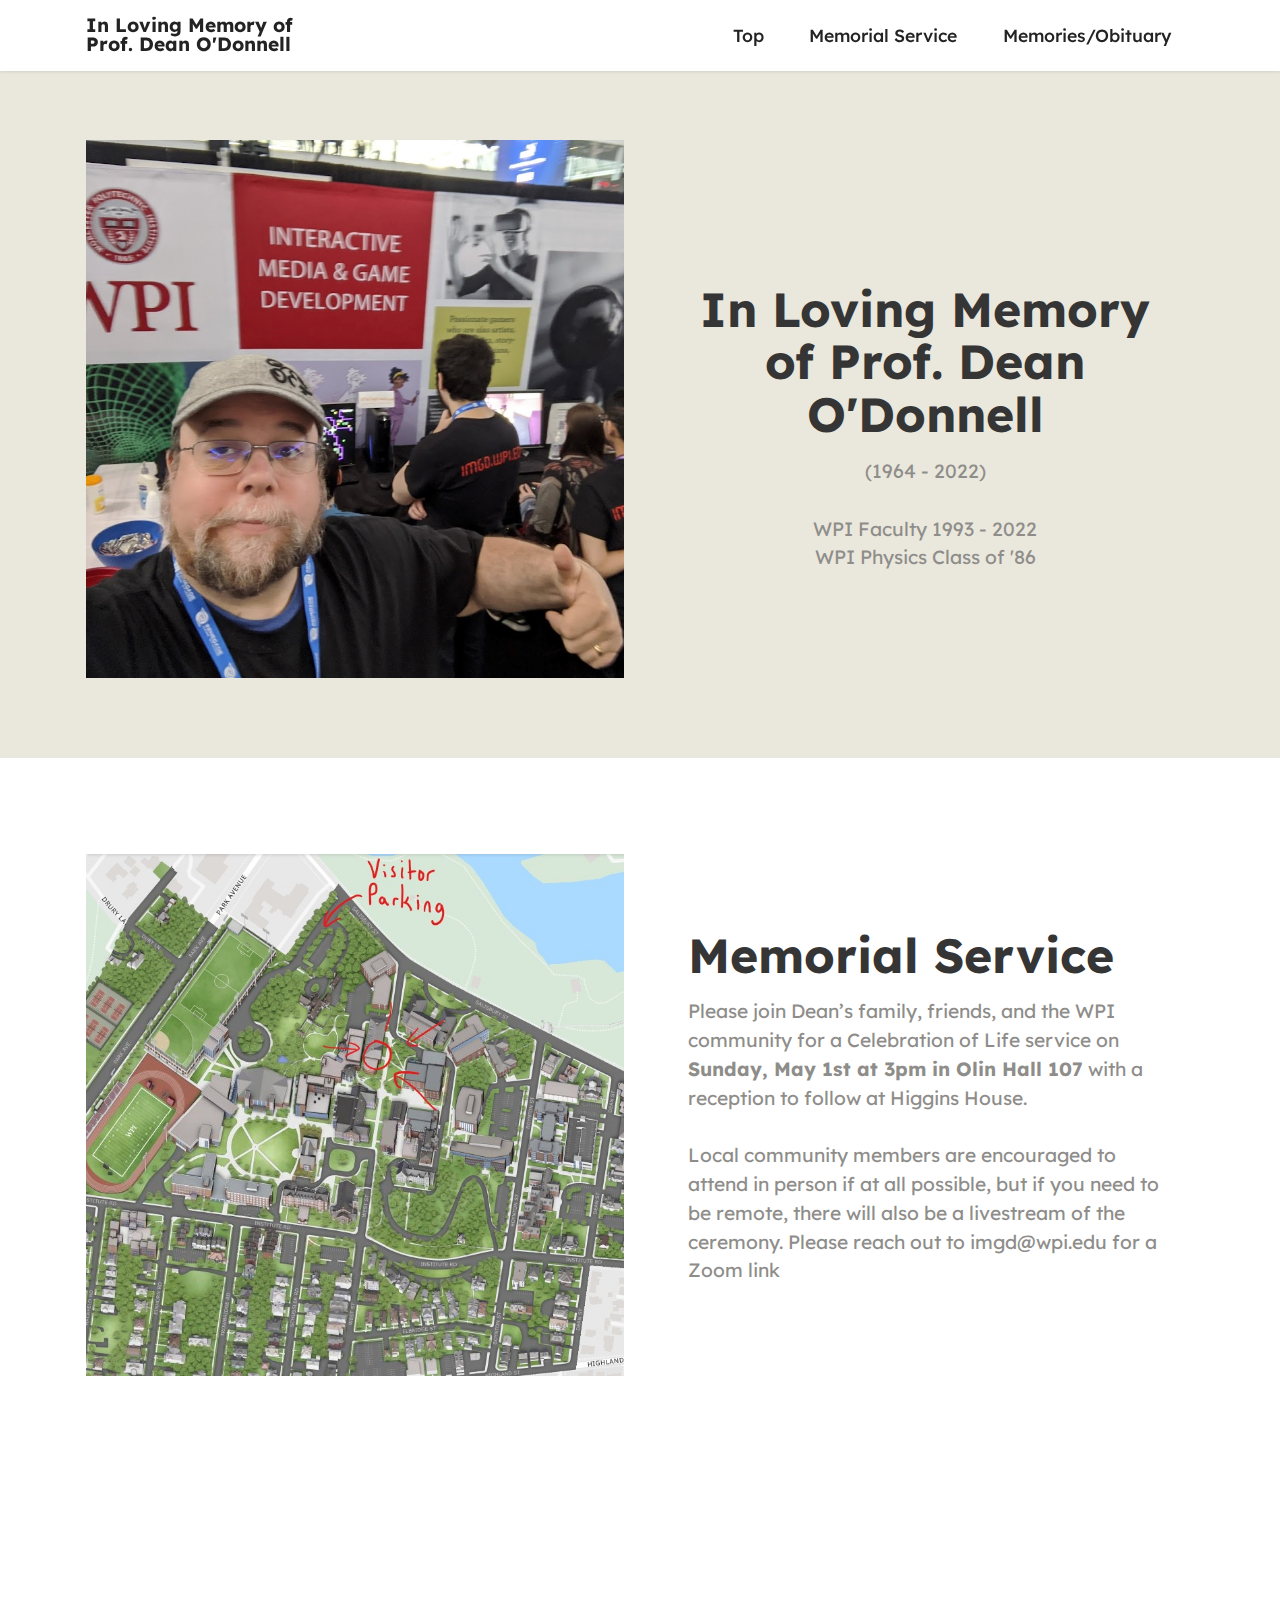
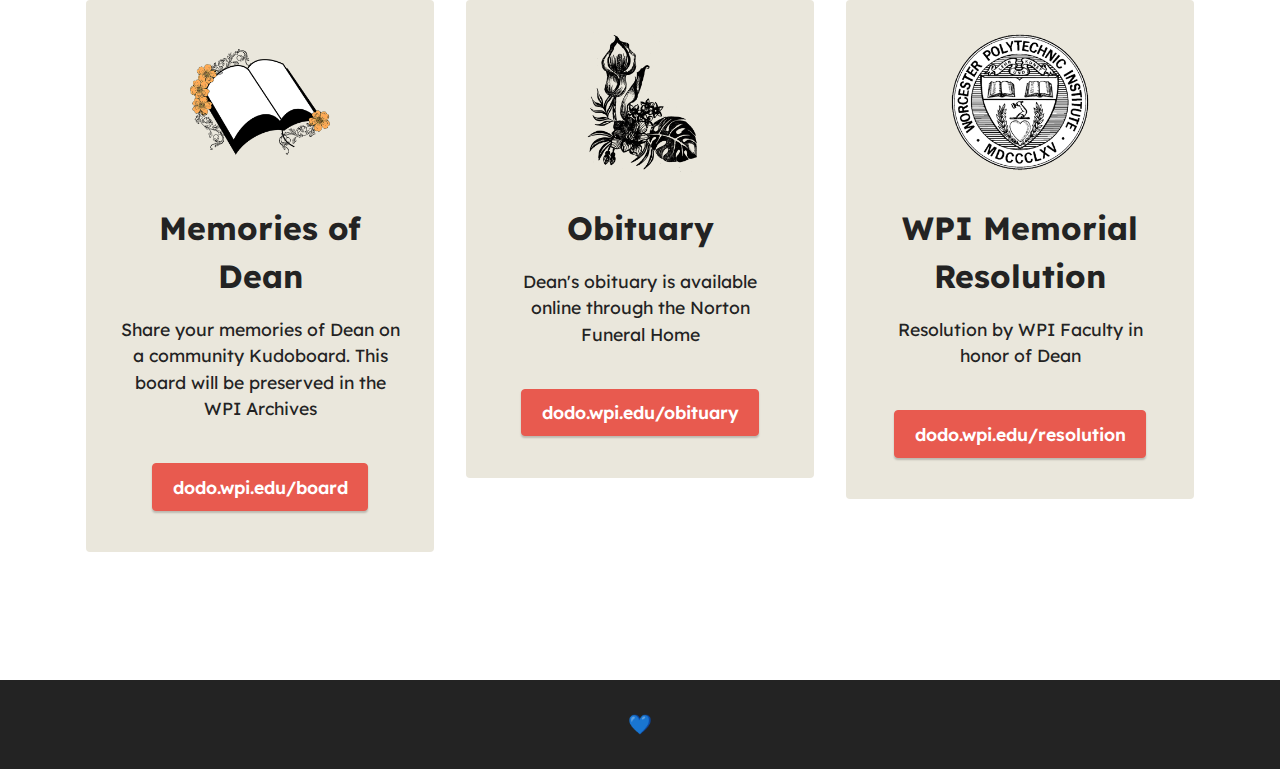
==== commit 3a0e02d5: "Update index.html" ====
--- a/index.html
+++ b/index.html
@@ -74,7 +74,7 @@
                     <h1 class="mbr-section-title mbr-fonts-style mb-3 display-2">
                         <strong>
 </strong><div><strong><br></strong></div><div><strong>In Loving Memory of Prof. Dean O'Donnell</strong></div></h1>
-                    <p class="mbr-text mbr-fonts-style display-7">(1965 - 2022)<br><br>WPI Faculty 1993 - 2022<br>WPI Physics Class of '86</p>
+                    <p class="mbr-text mbr-fonts-style display-7">(1964 - 2022)<br><br>WPI Faculty 1993 - 2022<br>WPI Physics Class of '86</p>
                     
                 </div>
             </div>
@@ -177,4 +177,4 @@
   
   
 </body>
-</html>+</html>
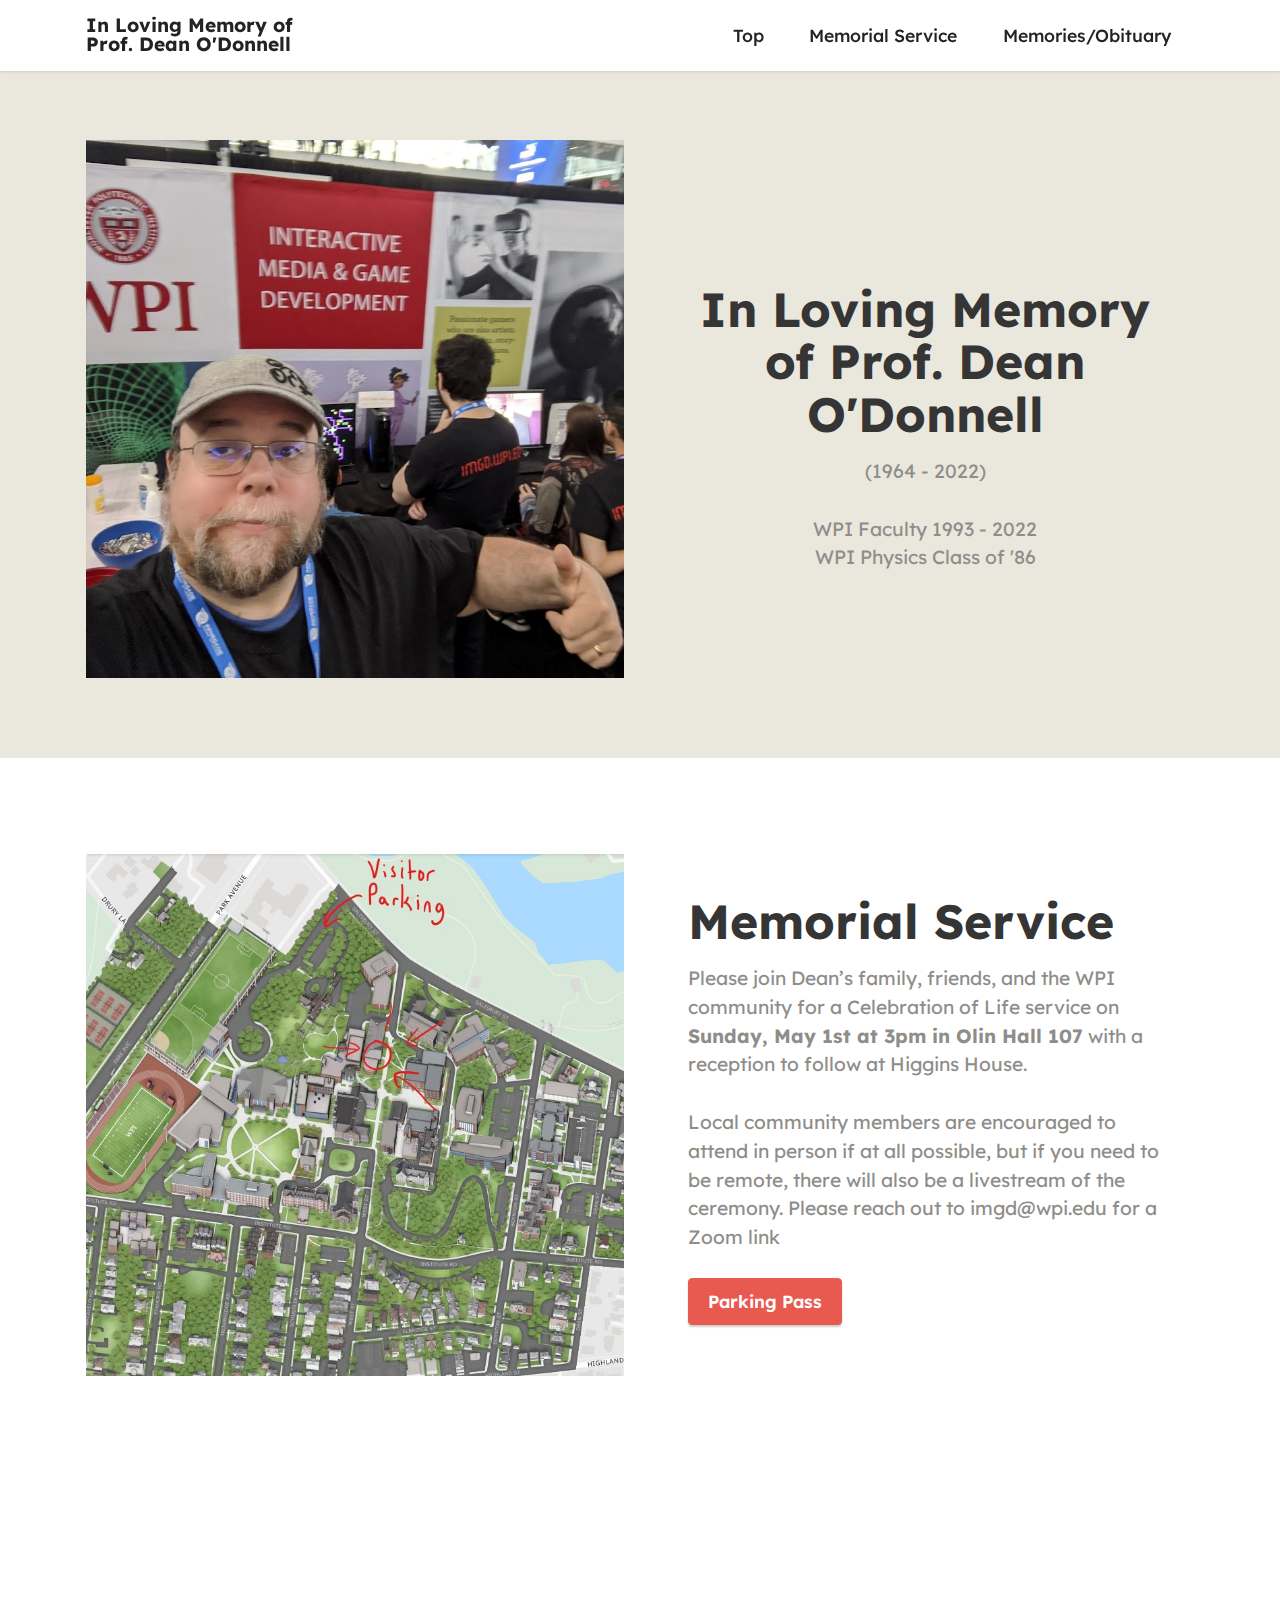
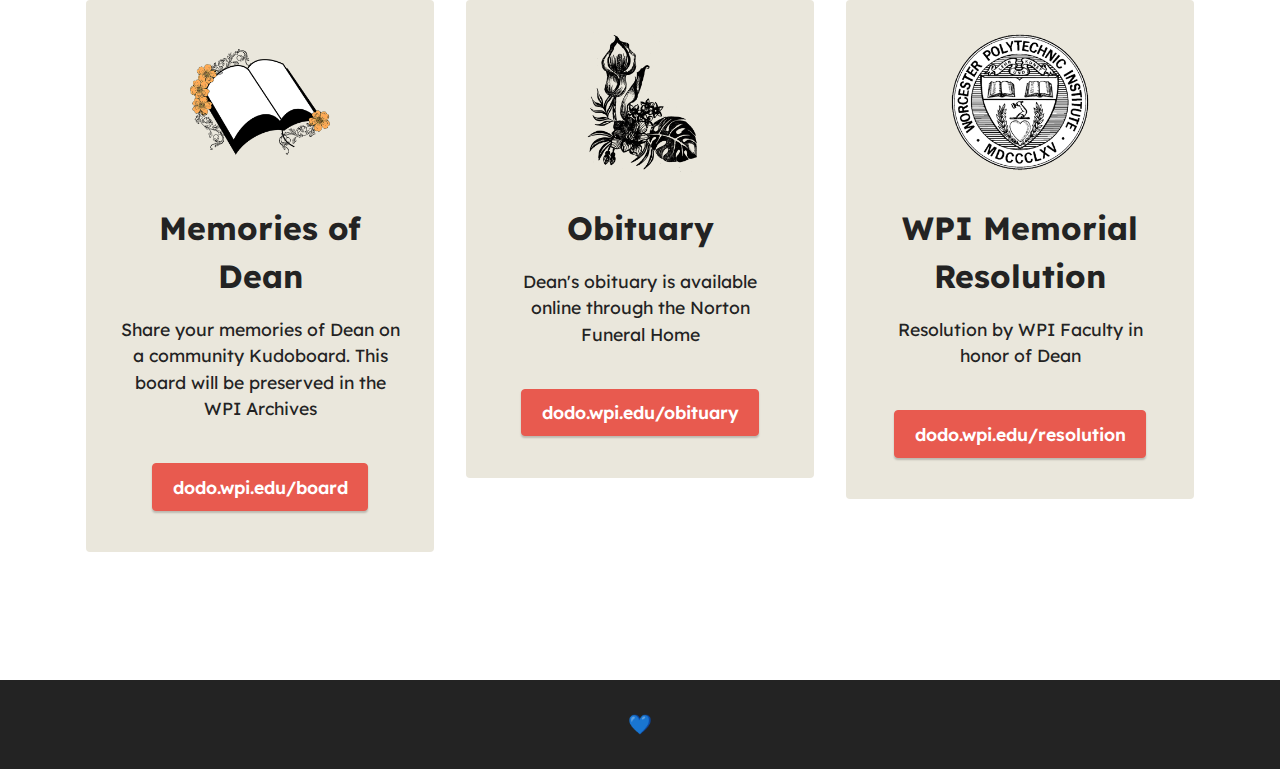
==== commit abc52b59: "Update index.html" ====
--- a/index.html
+++ b/index.html
@@ -100,6 +100,7 @@
                     <h3 class="mbr-section-title mbr-fonts-style mb-3 display-2">
                         <strong>Memorial Service</strong></h3>
                     <p class="mbr-text mbr-fonts-style display-7">Please join Dean’s family, friends, and the WPI community for a Celebration of Life service on <strong>Sunday, May 1st at 3pm in Olin Hall 107</strong> with a reception to follow at Higgins House.<br><br>Local community members are encouraged to attend in person if at all possible, but if you need to be remote, there will also be a livestream of the ceremony. Please reach out to imgd@wpi.edu for a Zoom link<br></p>
+                    <div class="mbr-section-btn mt-3"><a class="btn btn-primary display-4" href="https://drive.google.com/file/d/1WboQuThuLlD1vockuDQrCAXRgJofTZOj/view?usp=sharing">Parking Pass</a></div>
                 </div>
             </div>
         </div>
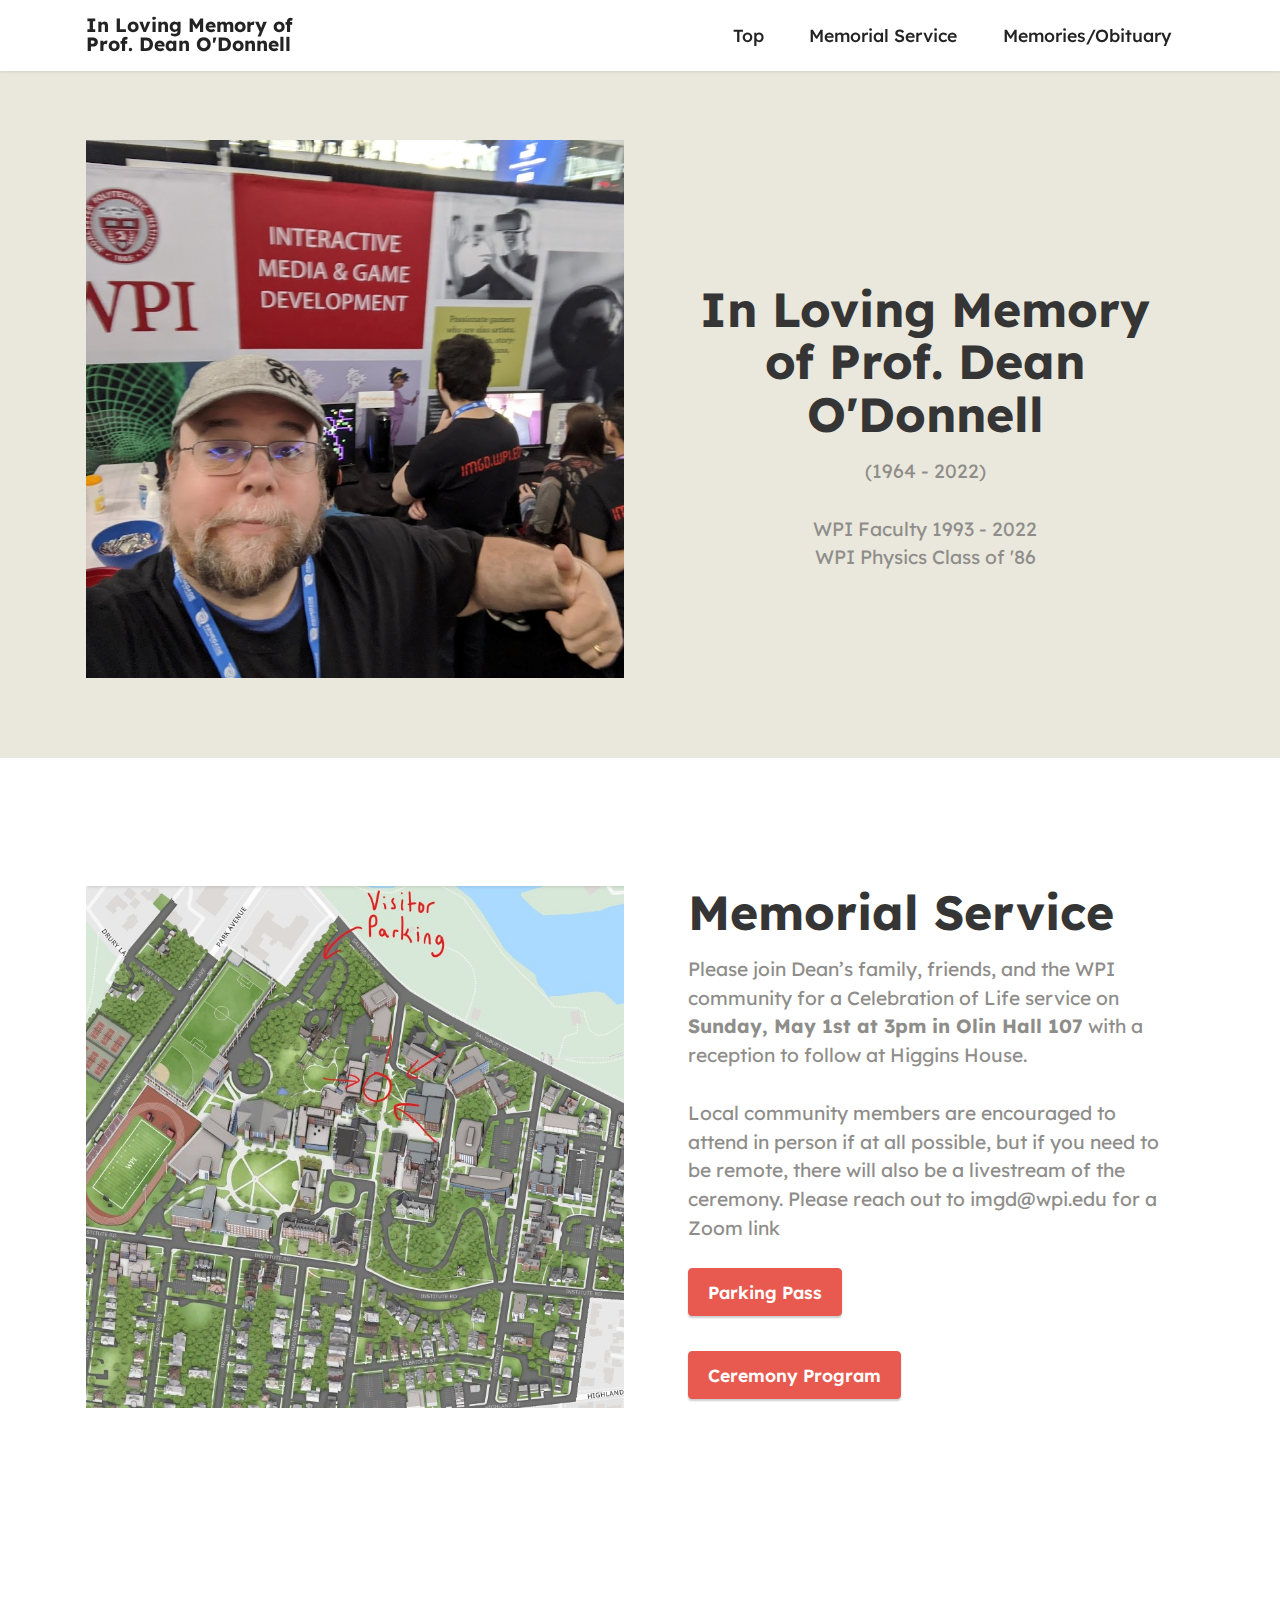
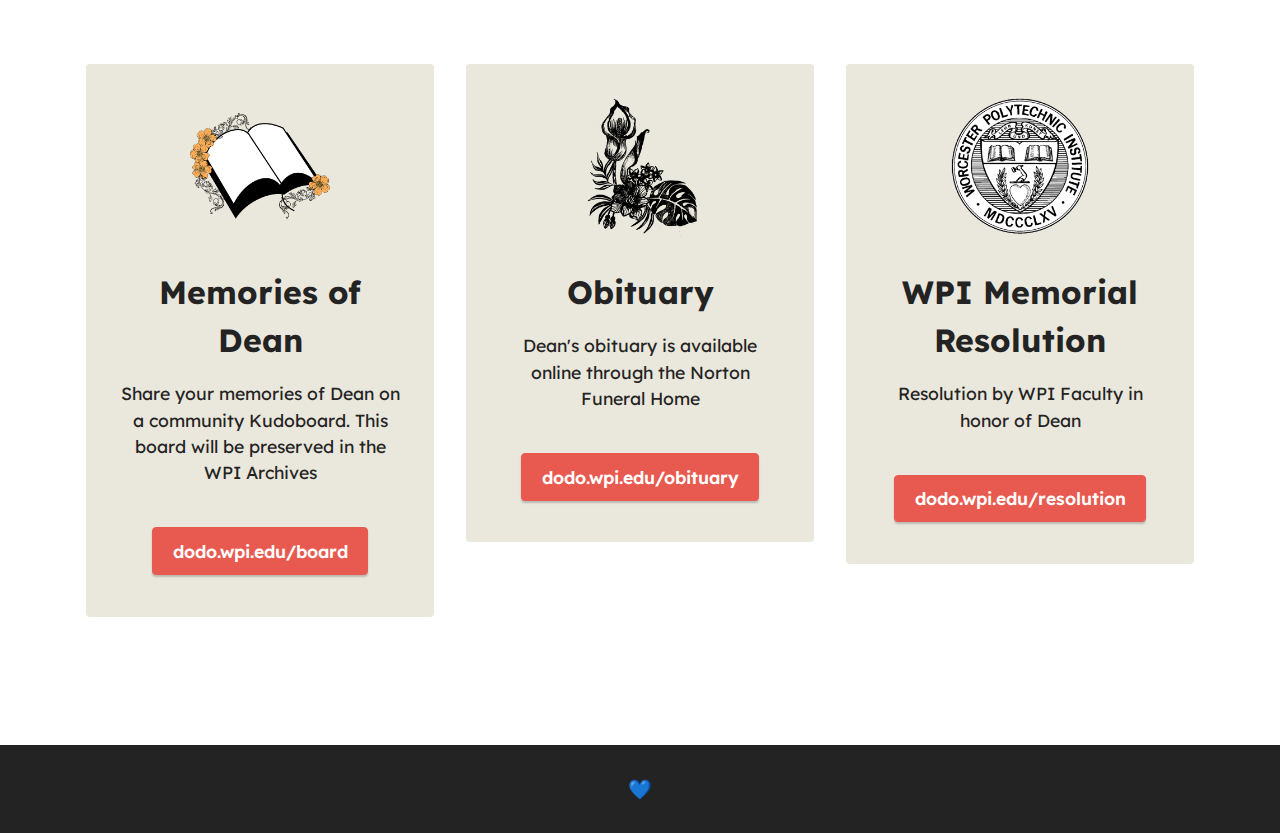
==== commit b25d073b: "program" ====
--- a/index.html
+++ b/index.html
@@ -101,6 +101,7 @@
                         <strong>Memorial Service</strong></h3>
                     <p class="mbr-text mbr-fonts-style display-7">Please join Dean’s family, friends, and the WPI community for a Celebration of Life service on <strong>Sunday, May 1st at 3pm in Olin Hall 107</strong> with a reception to follow at Higgins House.<br><br>Local community members are encouraged to attend in person if at all possible, but if you need to be remote, there will also be a livestream of the ceremony. Please reach out to imgd@wpi.edu for a Zoom link<br></p>
                     <div class="mbr-section-btn mt-3"><a class="btn btn-primary display-4" href="https://drive.google.com/file/d/1WboQuThuLlD1vockuDQrCAXRgJofTZOj/view?usp=sharing">Parking Pass</a></div>
+                    <div class="mbr-section-btn mt-3"><a class="btn btn-primary display-4" href="./program.pdf">Ceremony Program</a></div>
                 </div>
             </div>
         </div>
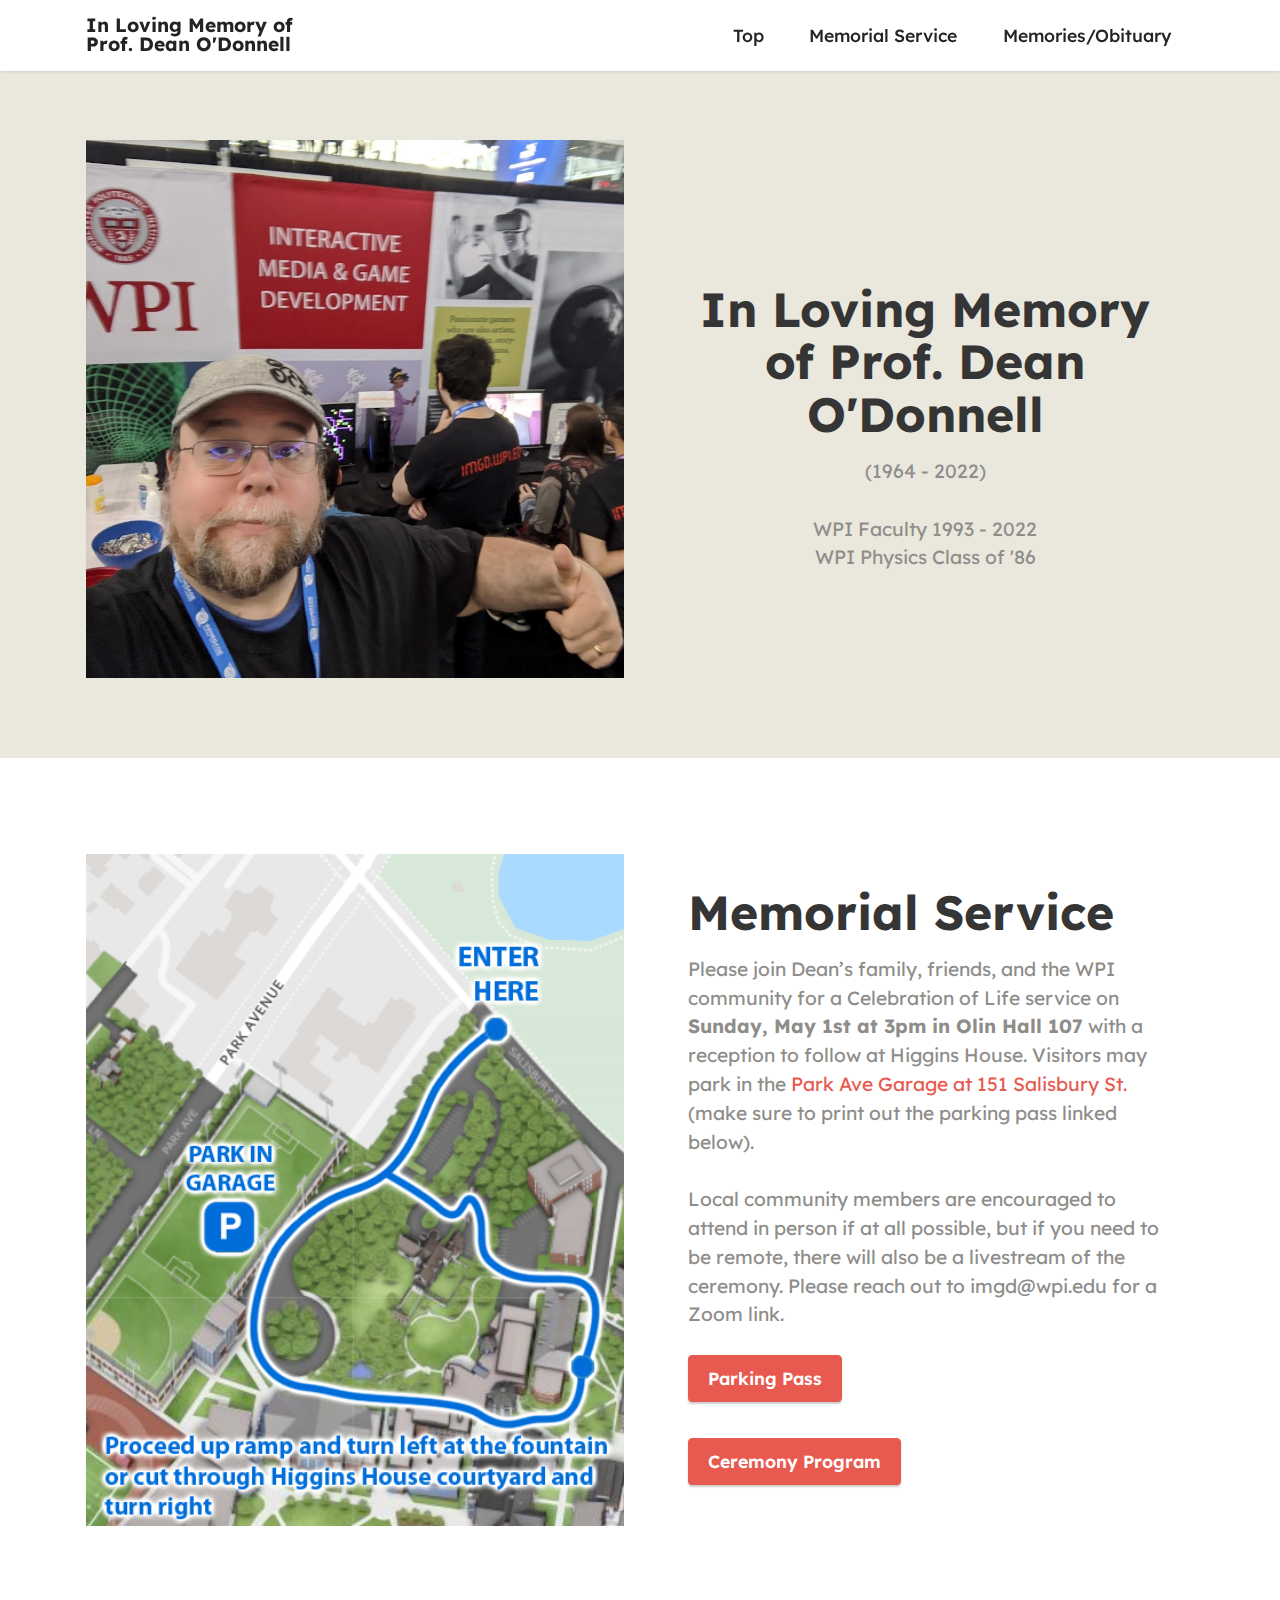
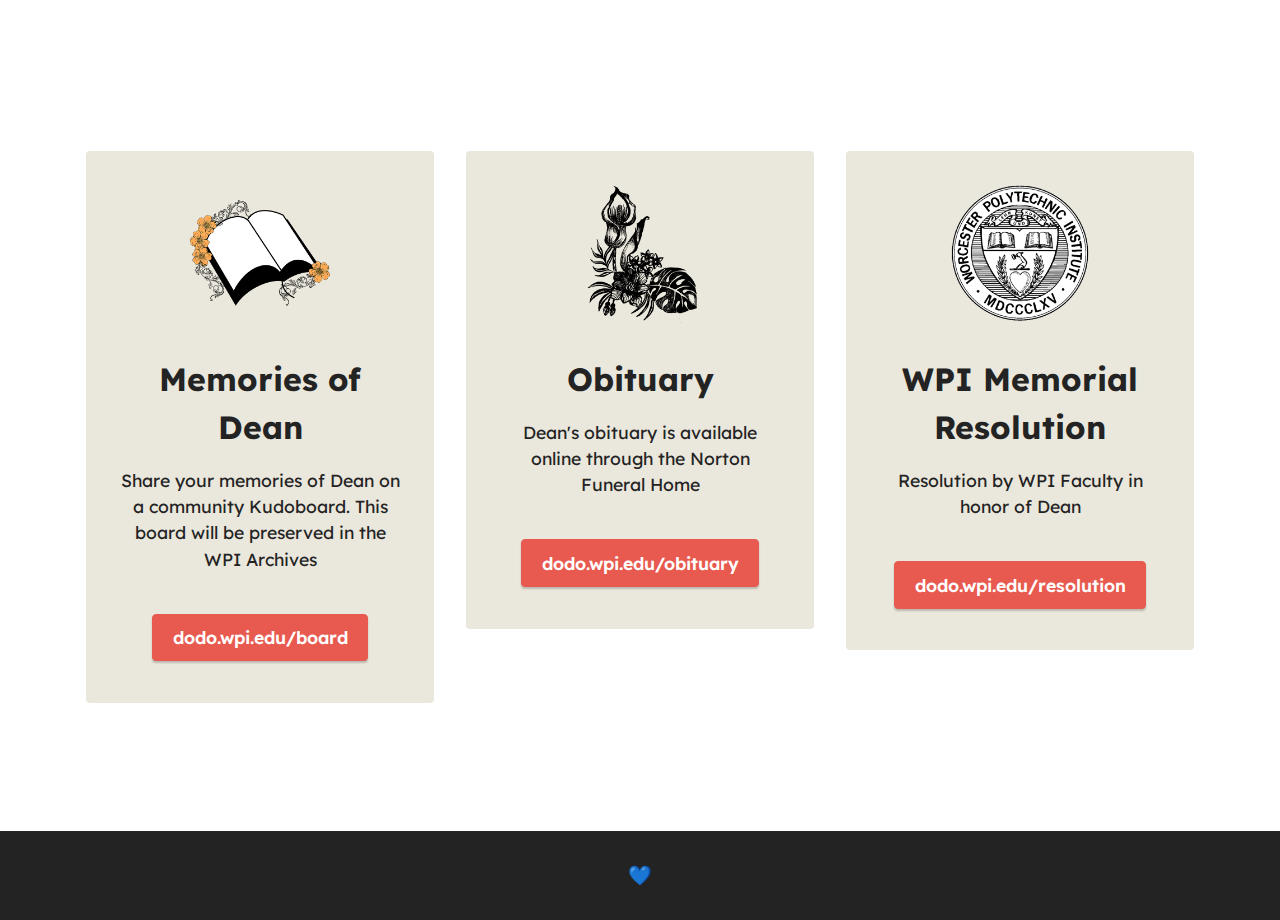
==== commit 00308bda: "u" ====
--- a/index.html
+++ b/index.html
@@ -99,7 +99,7 @@
                 <div class="text-wrapper">
                     <h3 class="mbr-section-title mbr-fonts-style mb-3 display-2">
                         <strong>Memorial Service</strong></h3>
-                    <p class="mbr-text mbr-fonts-style display-7">Please join Dean’s family, friends, and the WPI community for a Celebration of Life service on <strong>Sunday, May 1st at 3pm in Olin Hall 107</strong> with a reception to follow at Higgins House.<br><br>Local community members are encouraged to attend in person if at all possible, but if you need to be remote, there will also be a livestream of the ceremony. Please reach out to imgd@wpi.edu for a Zoom link<br></p>
+                    <p class="mbr-text mbr-fonts-style display-7">Please join Dean’s family, friends, and the WPI community for a Celebration of Life service on <strong>Sunday, May 1st at 3pm in Olin Hall 107</strong> with a reception to follow at Higgins House. Visitors may park in the <a class="link" href="https://goo.gl/maps/wdCRVgC2xTqb6C9y6">Park Ave Garage at 151 Salisbury St.</a> (make sure to print out the parking pass linked below).<br><br>Local community members are encouraged to attend in person if at all possible, but if you need to be remote, there will also be a livestream of the ceremony. Please reach out to imgd@wpi.edu for a Zoom link.<br></p>
                     <div class="mbr-section-btn mt-3"><a class="btn btn-primary display-4" href="https://drive.google.com/file/d/1WboQuThuLlD1vockuDQrCAXRgJofTZOj/view?usp=sharing">Parking Pass</a></div>
                     <div class="mbr-section-btn mt-3"><a class="btn btn-primary display-4" href="./program.pdf">Ceremony Program</a></div>
                 </div>
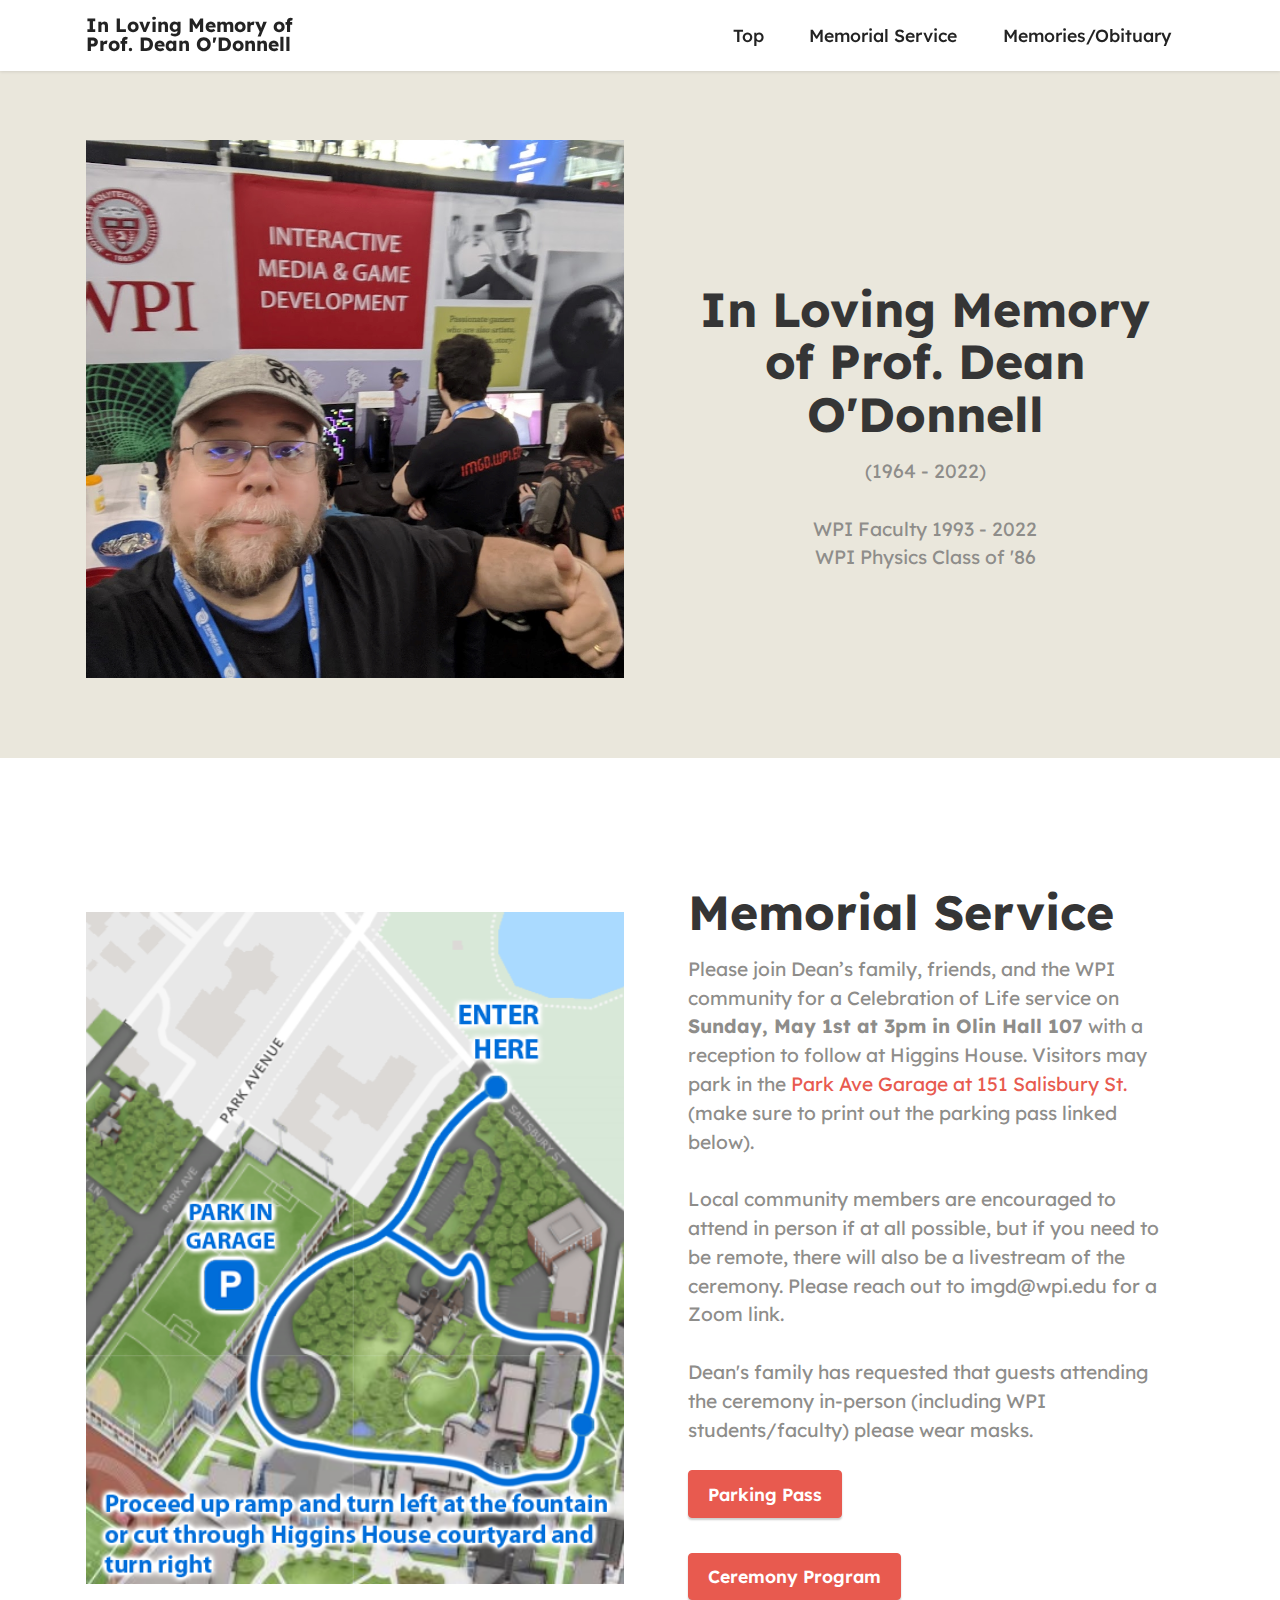
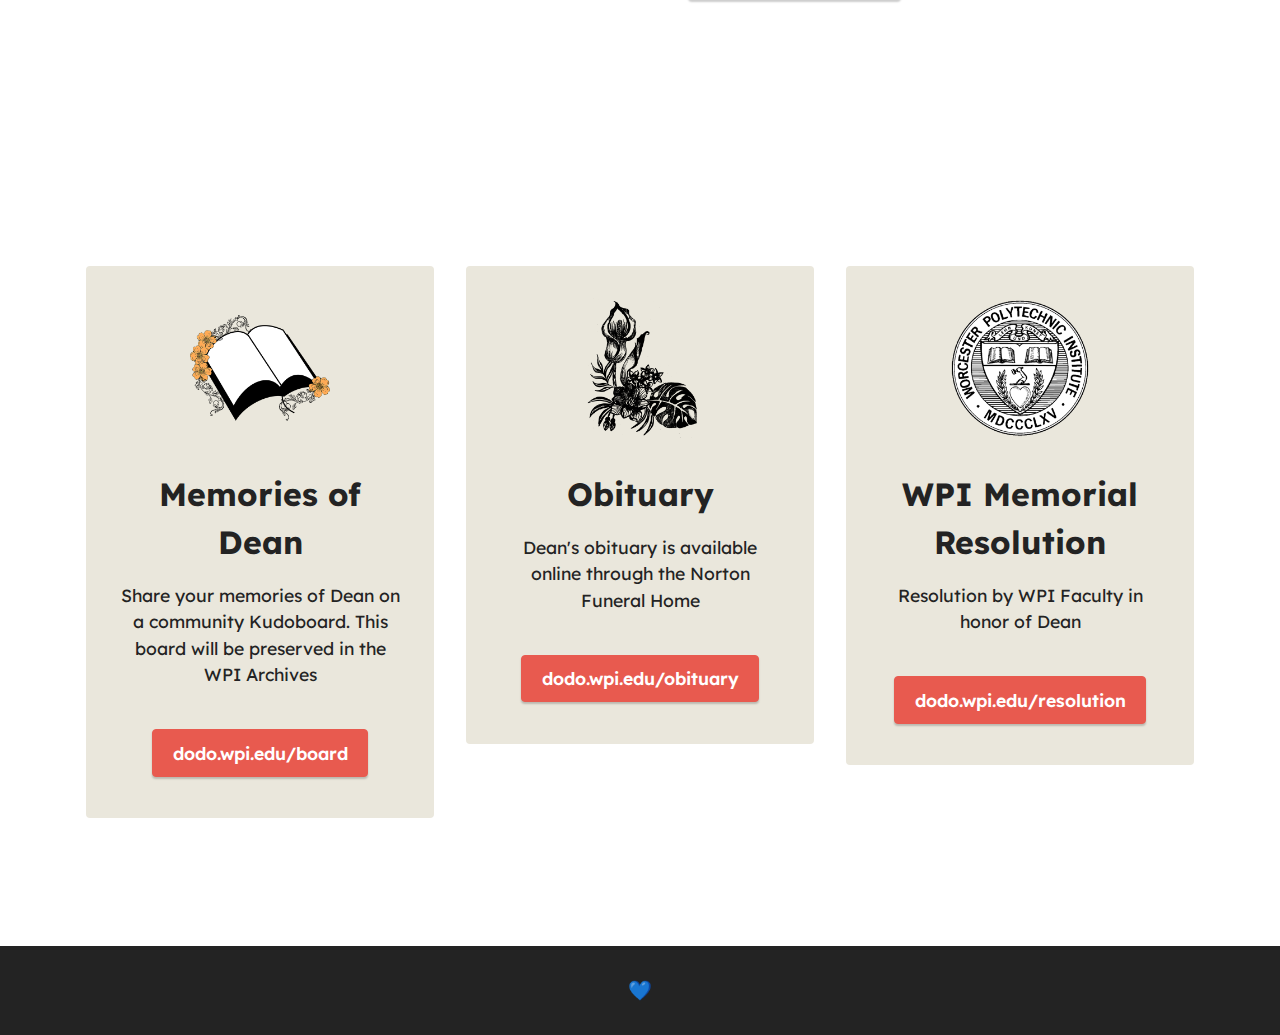
==== commit 8bbd4859: "u" ====
--- a/index.html
+++ b/index.html
@@ -99,7 +99,8 @@
                 <div class="text-wrapper">
                     <h3 class="mbr-section-title mbr-fonts-style mb-3 display-2">
                         <strong>Memorial Service</strong></h3>
-                    <p class="mbr-text mbr-fonts-style display-7">Please join Dean’s family, friends, and the WPI community for a Celebration of Life service on <strong>Sunday, May 1st at 3pm in Olin Hall 107</strong> with a reception to follow at Higgins House. Visitors may park in the <a class="link" href="https://goo.gl/maps/wdCRVgC2xTqb6C9y6">Park Ave Garage at 151 Salisbury St.</a> (make sure to print out the parking pass linked below).<br><br>Local community members are encouraged to attend in person if at all possible, but if you need to be remote, there will also be a livestream of the ceremony. Please reach out to imgd@wpi.edu for a Zoom link.<br></p>
+                    <p class="mbr-text mbr-fonts-style display-7">Please join Dean’s family, friends, and the WPI community for a Celebration of Life service on <strong>Sunday, May 1st at 3pm in Olin Hall 107</strong> with a reception to follow at Higgins House. Visitors may park in the <a class="link" href="https://goo.gl/maps/wdCRVgC2xTqb6C9y6">Park Ave Garage at 151 Salisbury St.</a> (make sure to print out the parking pass linked below).<br><br>Local community members are encouraged to attend in person if at all possible, but if you need to be remote, there will also be a livestream of the ceremony. Please reach out to imgd@wpi.edu for a Zoom link.<br><br>Dean's family has requested that guests attending the ceremony in-person (including WPI students/faculty) please wear masks.
+                            <br></p>
                     <div class="mbr-section-btn mt-3"><a class="btn btn-primary display-4" href="https://drive.google.com/file/d/1WboQuThuLlD1vockuDQrCAXRgJofTZOj/view?usp=sharing">Parking Pass</a></div>
                     <div class="mbr-section-btn mt-3"><a class="btn btn-primary display-4" href="./program.pdf">Ceremony Program</a></div>
                 </div>
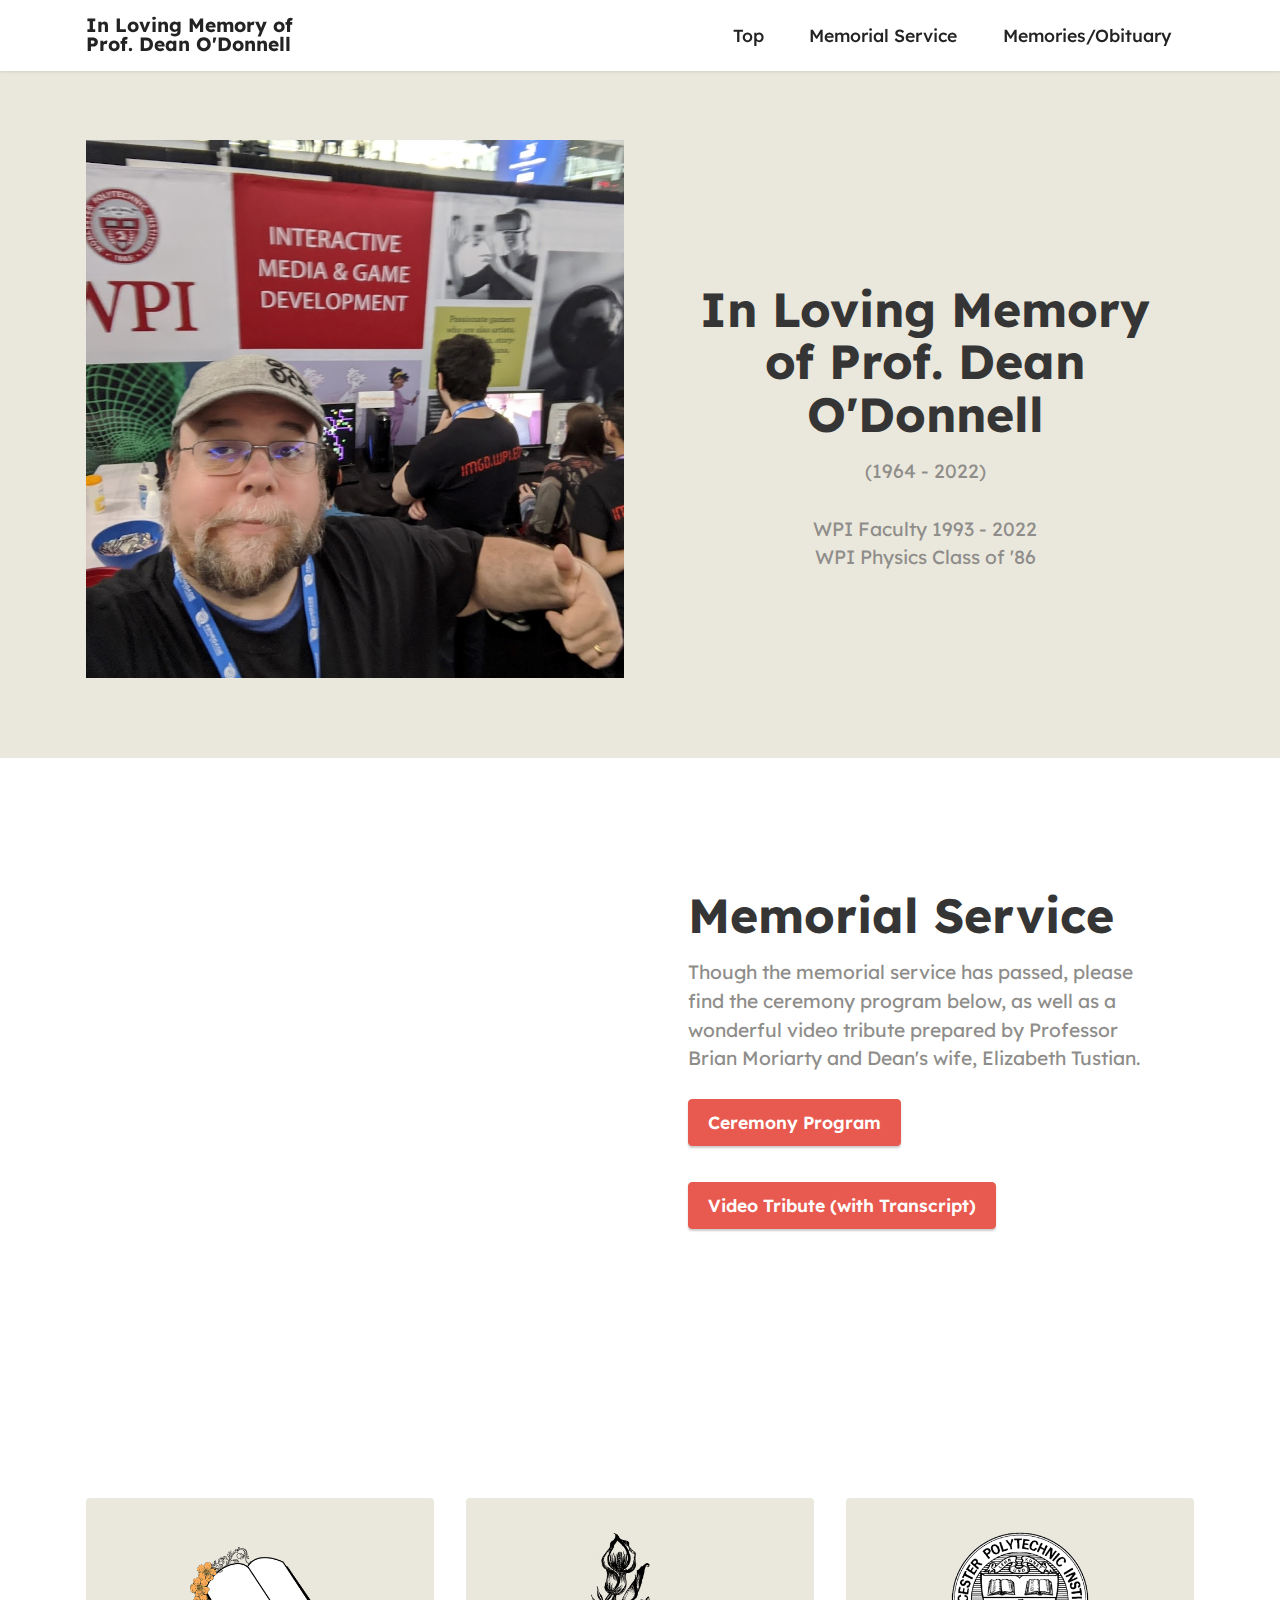
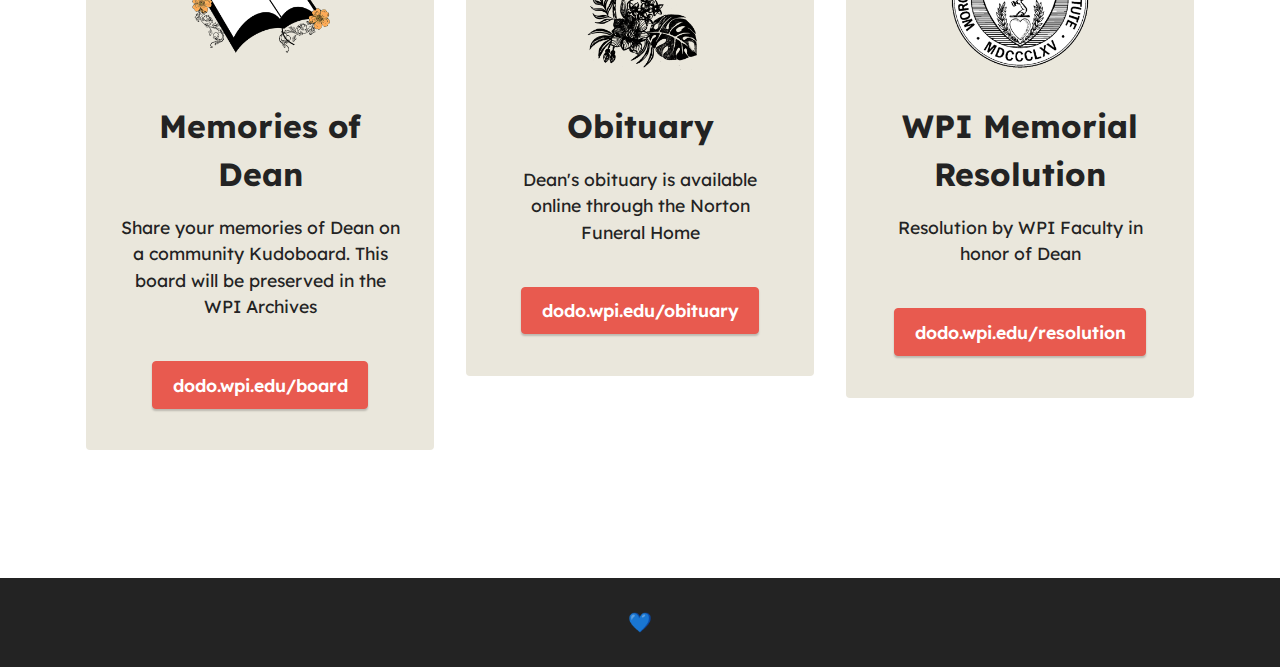
==== commit 0bb1999a: "video tribute" ====
--- a/index.html
+++ b/index.html
@@ -91,7 +91,9 @@
         <div class="row align-items-center">
             <div class="col-12 col-lg-6">
                 <div class="image-wrapper">
-                    <img src="assets/images/dodo-map.jpg" alt="Olin Hall 107 Map">
+                    <iframe height="420" width="640" allowfullscreen frameborder=0 src="https://echo360.org/media/67b1a0b4-fef7-4753-b50f-7e56c79505f7/public?autoplay=false&automute=false">
+                        <div class="mbr-section-btn mt-3"><a class="btn btn-primary display-4" href="https://echo360.org/media/67b1a0b4-fef7-4753-b50f-7e56c79505f7/public">Memorial Video</a></div>
+                    </iframe>
                     
                 </div>
             </div>
@@ -99,10 +101,10 @@
                 <div class="text-wrapper">
                     <h3 class="mbr-section-title mbr-fonts-style mb-3 display-2">
                         <strong>Memorial Service</strong></h3>
-                    <p class="mbr-text mbr-fonts-style display-7">Please join Dean’s family, friends, and the WPI community for a Celebration of Life service on <strong>Sunday, May 1st at 3pm in Olin Hall 107</strong> with a reception to follow at Higgins House. Visitors may park in the <a class="link" href="https://goo.gl/maps/wdCRVgC2xTqb6C9y6">Park Ave Garage at 151 Salisbury St.</a> (make sure to print out the parking pass linked below).<br><br>Local community members are encouraged to attend in person if at all possible, but if you need to be remote, there will also be a livestream of the ceremony. Please reach out to imgd@wpi.edu for a Zoom link.<br><br>Dean's family has requested that guests attending the ceremony in-person (including WPI students/faculty) please wear masks.
+                    <p class="mbr-text mbr-fonts-style display-7">Though the memorial service has passed, please find the ceremony program below, as well as a wonderful video tribute prepared by Professor Brian Moriarty and Dean's wife, Elizabeth Tustian.
                             <br></p>
-                    <div class="mbr-section-btn mt-3"><a class="btn btn-primary display-4" href="https://drive.google.com/file/d/1WboQuThuLlD1vockuDQrCAXRgJofTZOj/view?usp=sharing">Parking Pass</a></div>
                     <div class="mbr-section-btn mt-3"><a class="btn btn-primary display-4" href="./program.pdf">Ceremony Program</a></div>
+                    <div class="mbr-section-btn mt-3"><a class="btn btn-primary display-4" href="https://echo360.org/media/67b1a0b4-fef7-4753-b50f-7e56c79505f7/public">Video Tribute (with Transcript)</a></div>
                 </div>
             </div>
         </div>
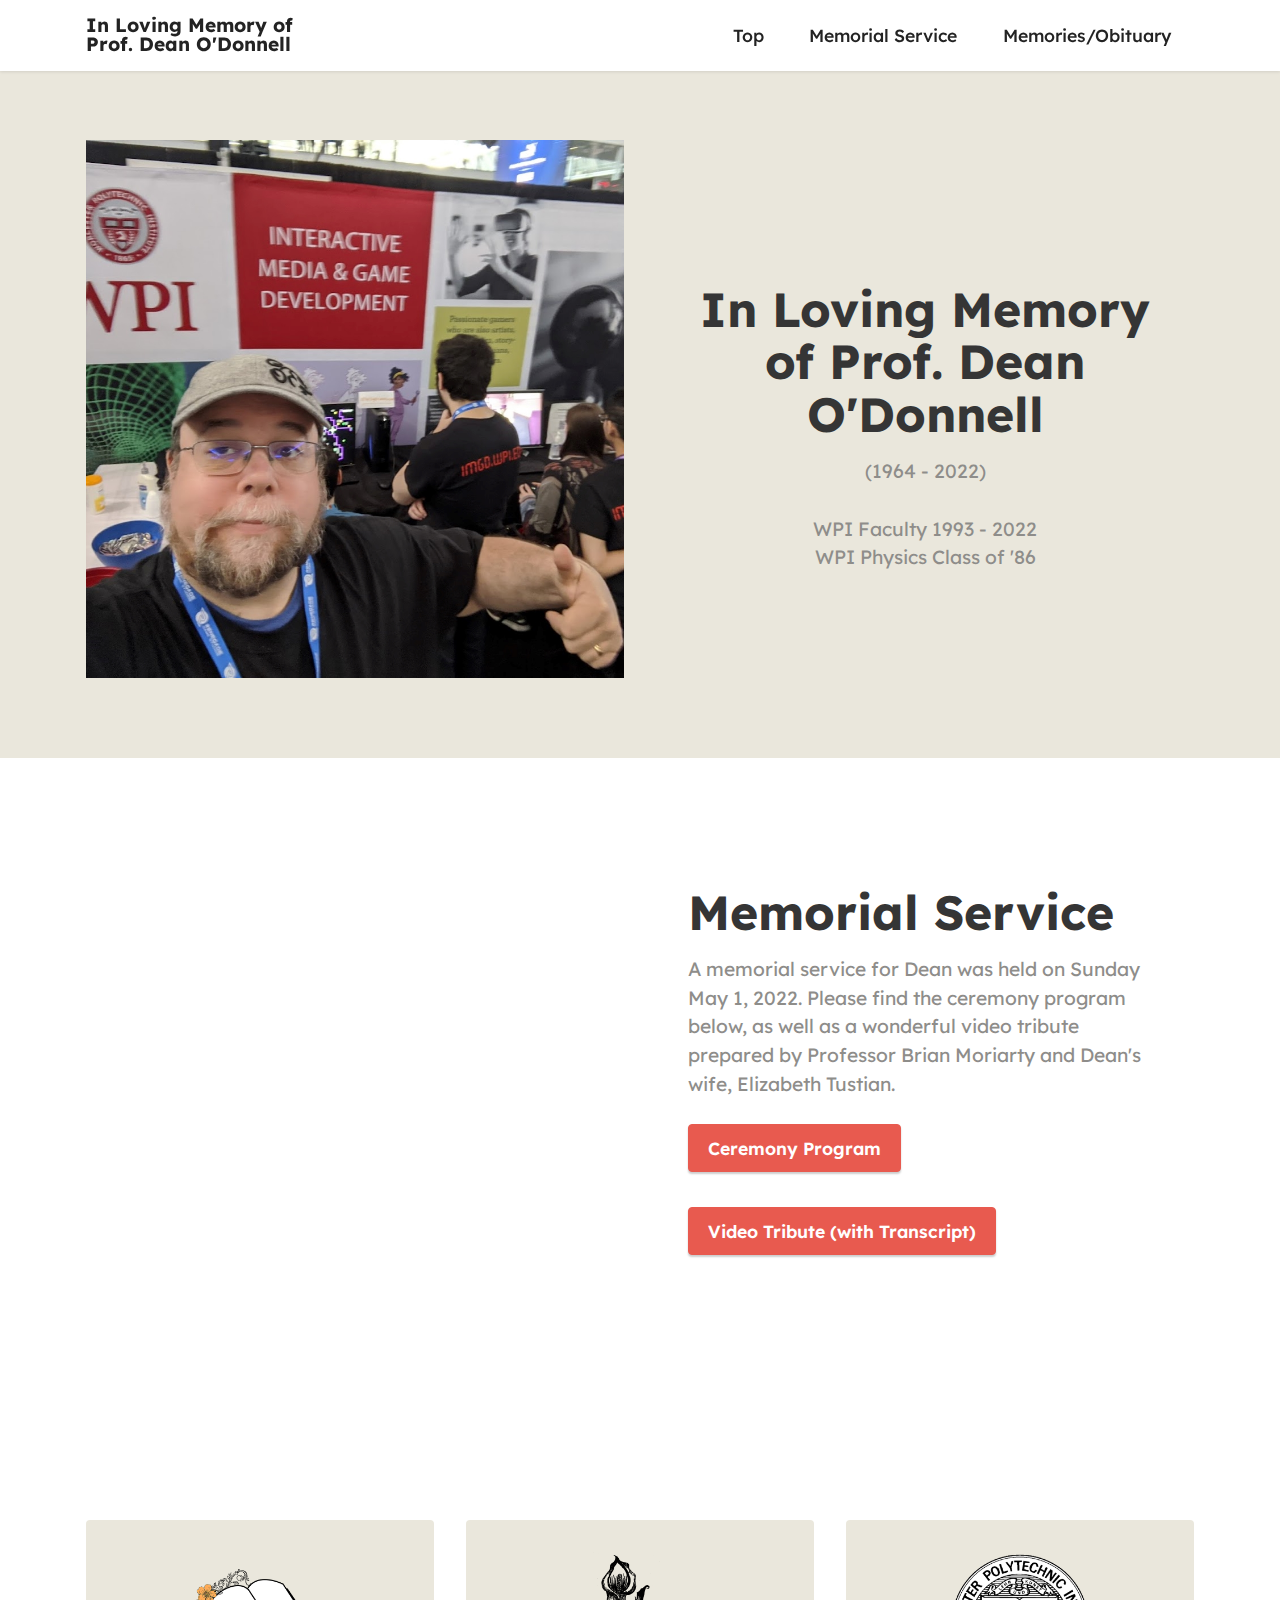
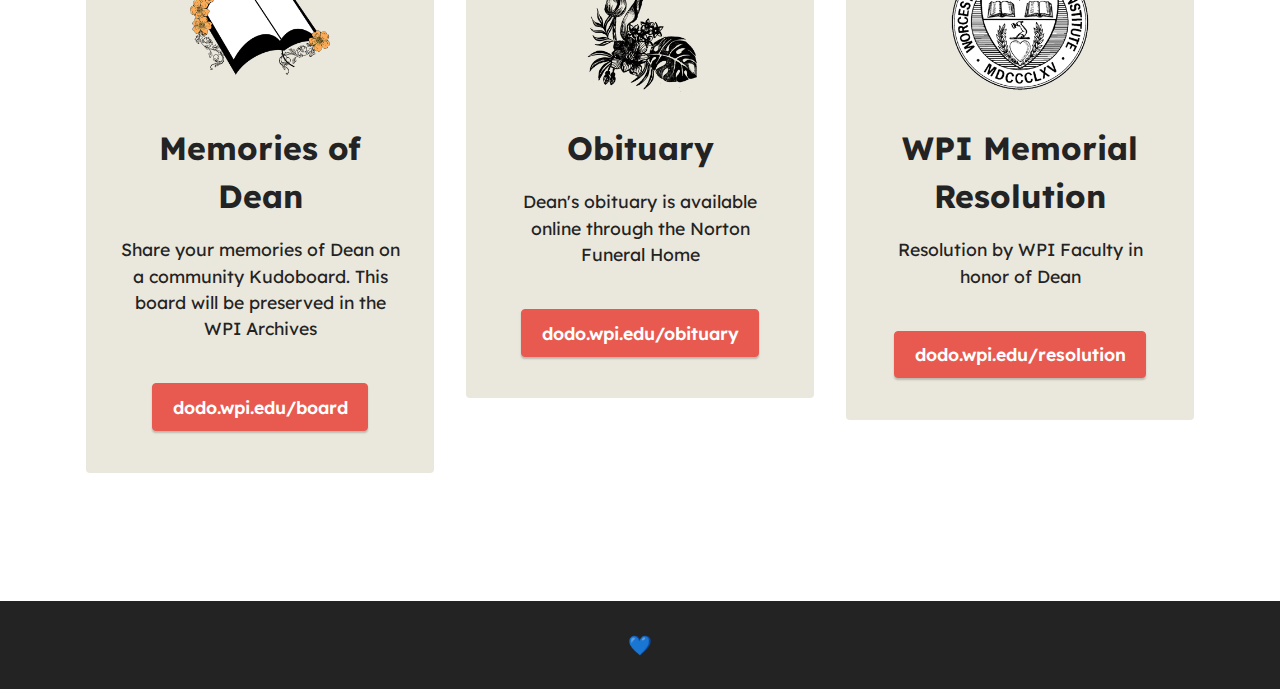
==== commit 31610c9e: "resolution and redirects" ====
--- a/index.html
+++ b/index.html
@@ -101,7 +101,7 @@
                 <div class="text-wrapper">
                     <h3 class="mbr-section-title mbr-fonts-style mb-3 display-2">
                         <strong>Memorial Service</strong></h3>
-                    <p class="mbr-text mbr-fonts-style display-7">Though the memorial service has passed, please find the ceremony program below, as well as a wonderful video tribute prepared by Professor Brian Moriarty and Dean's wife, Elizabeth Tustian.
+                    <p class="mbr-text mbr-fonts-style display-7">A memorial service for Dean was held on Sunday May 1, 2022. Please find the ceremony program below, as well as a wonderful video tribute prepared by Professor Brian Moriarty and Dean's wife, Elizabeth Tustian.
                             <br></p>
                     <div class="mbr-section-btn mt-3"><a class="btn btn-primary display-4" href="./program.pdf">Ceremony Program</a></div>
                     <div class="mbr-section-btn mt-3"><a class="btn btn-primary display-4" href="https://echo360.org/media/67b1a0b4-fef7-4753-b50f-7e56c79505f7/public">Video Tribute (with Transcript)</a></div>
@@ -156,7 +156,7 @@
                         <h5 class="card-title mbr-fonts-style mb-3 display-5"><strong>WPI Memorial Resolution</strong></h5>
                         <p class="mbr-text mbr-fonts-style mb-4 display-4">
                             Resolution by WPI Faculty in honor of Dean</p>
-                        <div class="mbr-section-btn mt-3"><a class="btn btn-primary display-4" href="https://dodo.wpi.edu/resolution">dodo.wpi.edu/resolution</a></div>
+                        <div class="mbr-section-btn mt-3"><a class="btn btn-primary display-4" href="https://dodo.wpi.edu/resolution.pdf">dodo.wpi.edu/resolution</a></div>
                     </div>
                 </div>
             </div>
